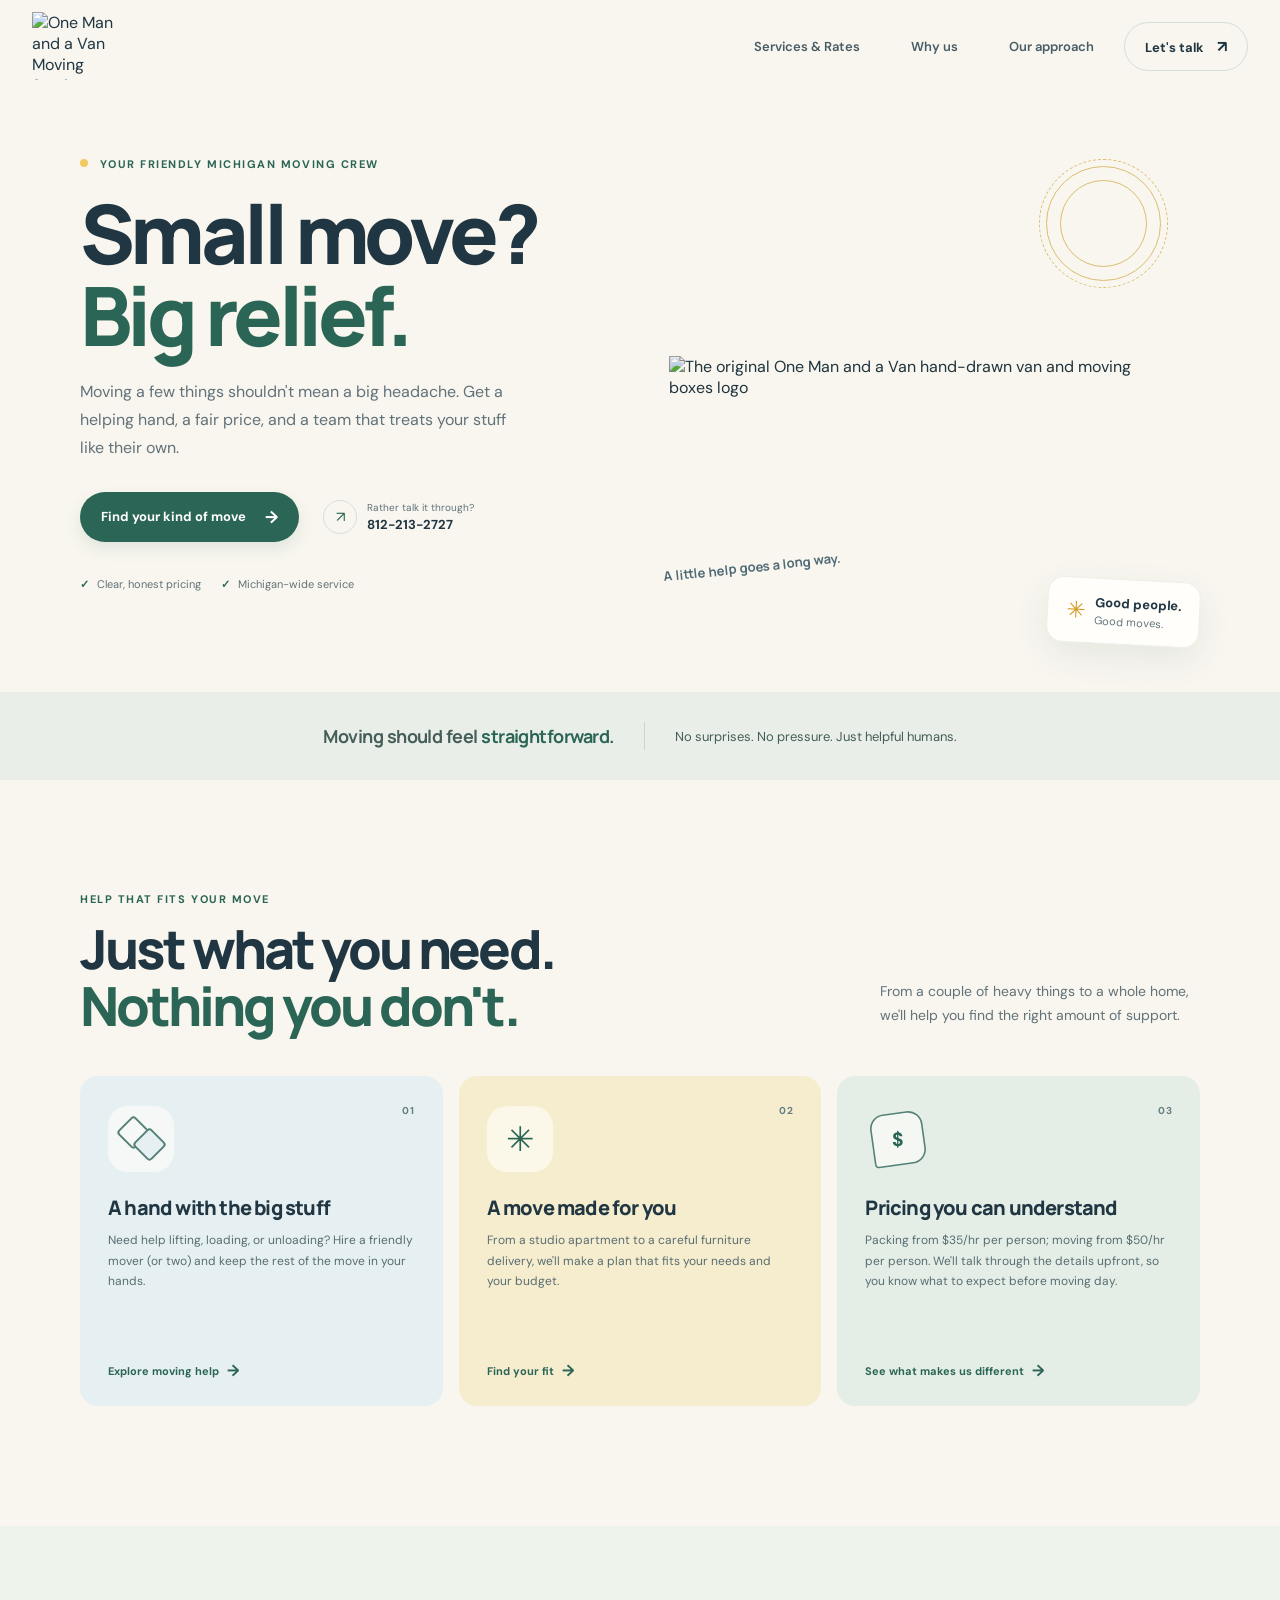
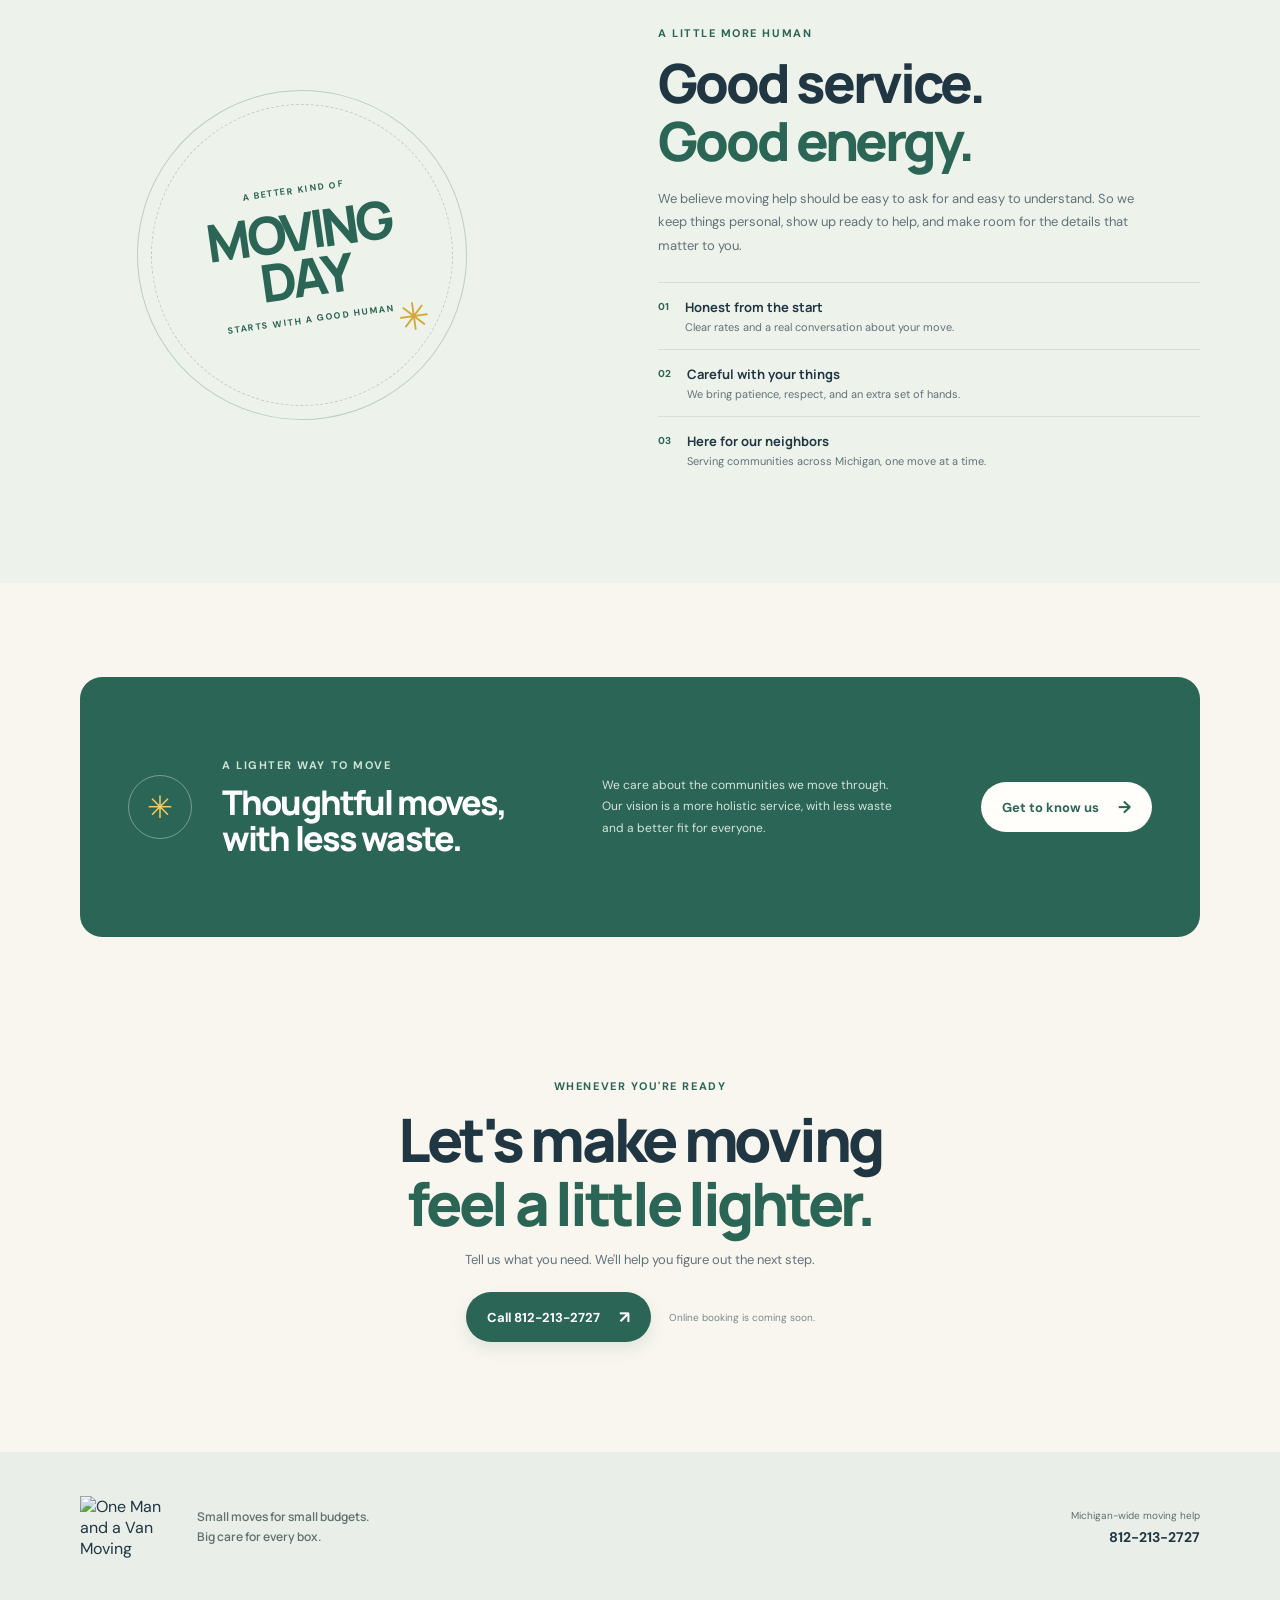
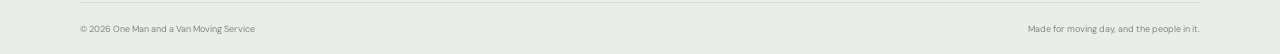
==== index.html @ bda92f16 "Add services page and improve hero spacing Add the original service rates and details to a dedicated" ====
<!doctype html>
<html lang="en">
  <head>
    <meta charset="utf-8">
    <meta name="viewport" content="width=device-width, initial-scale=1">
    <meta name="theme-color" content="#f8f6ef">
    <meta name="description" content="Friendly, wallet-friendly moving help for small moves across Michigan.">
    <title>One Man and a Van | Small moves, made easier</title>
    <link rel="preconnect" href="https://assets.nicepagecdn.com">
    <link rel="stylesheet" href="styles.css">
  </head>
  <body>
    <header class="site-header">
      <a class="brand" href="#home" aria-label="One Man and a Van home">
        <img src="https://assets.nicepagecdn.com/6b7135ac/6633227/images/Screenshot_20260328_005034_KeepNotes-1.png" alt="One Man and a Van Moving Service hand-drawn logo">
      </a>
      <nav class="main-nav" aria-label="Main navigation">
        <a href="services.html">Services &amp; Rates</a>
        <a href="#why-us">Why us</a>
        <a href="#our-approach">Our approach</a>
      </nav>
      <a class="header-cta" href="#get-started">Let's talk <span aria-hidden="true">↗</span></a>
    </header>

    <main>
      <section class="hero page-wrap" id="home">
        <div class="hero-copy">
          <p class="eyebrow"><span class="eyebrow-dot"></span> Your friendly Michigan moving crew</p>
          <h1>Small move?<br><span>Big relief.</span></h1>
          <p class="hero-description">Moving a few things shouldn't mean a big headache. Get a helping hand, a fair price, and a team that treats your stuff like their own.</p>
          <div class="hero-actions">
            <a class="button button-primary" href="#get-started">Find your kind of move <span aria-hidden="true">→</span></a>
            <a class="phone-link" href="tel:+18122132727"><span class="phone-icon" aria-hidden="true">↗</span><span><small>Rather talk it through?</small><strong>812-213-2727</strong></span></a>
          </div>
          <div class="hero-notes">
            <span><span aria-hidden="true">✓</span> Clear, honest pricing</span>
            <span><span aria-hidden="true">✓</span> Michigan-wide service</span>
          </div>
        </div>
        <div class="hero-art">
          <div class="sunburst" aria-hidden="true"></div>
          <img class="hero-logo" src="https://assets.nicepagecdn.com/6b7135ac/6633227/images/Screenshot_20260328_005034_KeepNotes-1.png" alt="The original One Man and a Van hand-drawn van and moving boxes logo">
          <div class="floating-note"><span class="note-icon" aria-hidden="true">✳</span><span><strong>Good people.</strong><br>Good moves.</span></div>
          <p class="art-caption">A little help goes a long way.</p>
        </div>
      </section>

      <section class="trust-strip" aria-label="Our promise">
        <div class="page-wrap trust-inner">
          <p>Moving should feel <em>straightforward.</em></p>
          <span class="trust-divider" aria-hidden="true"></span>
          <p>No surprises. No pressure. Just helpful humans.</p>
        </div>
      </section>

      <section class="services-section page-wrap" id="services">
        <div class="section-heading">
          <div>
            <p class="eyebrow">Help that fits your move</p>
            <h2>Just what you need.<br><span>Nothing you don't.</span></h2>
          </div>
          <p>From a couple of heavy things to a whole home, we'll help you find the right amount of support.</p>
        </div>
        <div class="service-grid">
          <article class="service-card card-blue">
            <span class="card-number">01</span>
            <div class="service-icon icon-boxes" aria-hidden="true"><span></span><span></span></div>
            <h3>A hand with the big stuff</h3>
            <p>Need help lifting, loading, or unloading? Hire a friendly mover (or two) and keep the rest of the move in your hands.</p>
            <a href="services.html#moving-help" class="text-link">Explore moving help <span aria-hidden="true">→</span></a>
          </article>
          <article class="service-card card-yellow">
            <span class="card-number">02</span>
            <div class="service-icon icon-spark" aria-hidden="true">✳</div>
            <h3>A move made for you</h3>
            <p>From a studio apartment to a careful furniture delivery, we'll make a plan that fits your needs and your budget.</p>
            <a href="services.html#packing-help" class="text-link">Find your fit <span aria-hidden="true">→</span></a>
          </article>
          <article class="service-card card-green">
            <span class="card-number">03</span>
            <div class="service-icon icon-tag" aria-hidden="true"><span>$</span></div>
            <h3>Pricing you can understand</h3>
            <p>Packing from $35/hr per person; moving from $50/hr per person. We'll talk through the details upfront, so you know what to expect before moving day.</p>
            <a href="services.html#rates" class="text-link">See what makes us different <span aria-hidden="true">→</span></a>
          </article>
        </div>
      </section>

      <section class="why-section" id="why-us">
        <div class="page-wrap why-layout">
          <div class="why-stamp" aria-label="A better kind of moving day">
            <span class="stamp-top">A BETTER KIND OF</span>
            <span class="stamp-main">MOVING<br>DAY</span>
            <span class="stamp-bottom">STARTS WITH A GOOD HUMAN</span>
            <span class="stamp-star" aria-hidden="true">✳</span>
          </div>
          <div class="why-copy">
            <p class="eyebrow">A little more human</p>
            <h2>Good service.<br><span>Good energy.</span></h2>
            <p>We believe moving help should be easy to ask for and easy to understand. So we keep things personal, show up ready to help, and make room for the details that matter to you.</p>
            <ul class="promise-list">
              <li><span>01</span><div><strong>Honest from the start</strong><small>Clear rates and a real conversation about your move.</small></div></li>
              <li><span>02</span><div><strong>Careful with your things</strong><small>We bring patience, respect, and an extra set of hands.</small></div></li>
              <li><span>03</span><div><strong>Here for our neighbors</strong><small>Serving communities across Michigan, one move at a time.</small></div></li>
            </ul>
          </div>
        </div>
      </section>

      <section class="approach-section page-wrap" id="our-approach">
        <div class="approach-card">
          <div class="approach-mark" aria-hidden="true">✳</div>
          <div>
            <p class="eyebrow">A lighter way to move</p>
            <h2>Thoughtful moves,<br>with less waste.</h2>
          </div>
          <p>We care about the communities we move through. Our vision is a more holistic service, with less waste and a better fit for everyone.</p>
          <a class="button button-light" href="#get-started">Get to know us <span aria-hidden="true">→</span></a>
        </div>
      </section>

      <section class="closing-section page-wrap" id="get-started">
        <p class="eyebrow">Whenever you're ready</p>
        <h2>Let's make moving<br><span>feel a little lighter.</span></h2>
        <p>Tell us what you need. We'll help you figure out the next step.</p>
        <div class="closing-actions">
          <a class="button button-primary" href="tel:+18122132727">Call 812-213-2727 <span aria-hidden="true">↗</span></a>
          <span class="preview-note">Online booking is coming soon.</span>
        </div>
      </section>
    </main>

    <footer class="site-footer">
      <div class="page-wrap footer-main">
        <a class="brand footer-brand" href="#home" aria-label="One Man and a Van home">
          <img src="https://assets.nicepagecdn.com/6b7135ac/6633227/images/Screenshot_20260328_005034_KeepNotes-1.png" alt="One Man and a Van Moving Service hand-drawn logo">
        </a>
        <p>Small moves for small budgets.<br>Big care for every box.</p>
        <div class="footer-contact"><span>Michigan-wide moving help</span><a href="tel:+18122132727">812-213-2727</a></div>
      </div>
      <div class="page-wrap footer-bottom"><span>© 2026 One Man and a Van Moving Service</span><span>Made for moving day, and the people in it.</span></div>
    </footer>
  </body>
</html>
---- styles.css ----
@import url('https://fonts.googleapis.com/css2?family=DM+Sans:wght@400;500;600;700&family=Manrope:wght@400;500;600;700;800&display=swap');

:root {
  color-scheme: light;
  --ink: #203642;
  --muted: #62727a;
  --cream: #f8f6ef;
  --white: #fffefa;
  --blue-strong: #b6d5e0;
  --green: #2b6555;
  --yellow: #f2c95e;
  --line: #e4e6df;
  --display: "Manrope", "Avenir Next", Avenir, sans-serif;
  --body: "DM Sans", "Avenir Next", Avenir, sans-serif;
}

* { box-sizing: border-box; }

html { scroll-behavior: smooth; }

body {
  margin: 0;
  background: var(--cream);
  color: var(--ink);
  font-family: var(--body);
  -webkit-font-smoothing: antialiased;
}

a { color: inherit; text-decoration: none; }

.page-wrap { width: min(1120px, calc(100% - 64px)); margin-inline: auto; }

.site-header {
  width: min(1240px, calc(100% - 64px));
  min-height: 92px;
  margin: 0 auto;
  display: flex;
  align-items: center;
  justify-content: space-between;
  gap: 30px;
}

.brand { display: flex; width: 90px; height: 68px; align-items: center; flex: 0 0 auto; }
.brand img { display: block; width: 100%; height: 100%; object-fit: contain; }
.main-nav { display: flex; align-items: center; gap: clamp(24px, 4vw, 52px); margin-left: auto; }
.main-nav a { color: #485c66; font-size: 13px; font-weight: 600; transition: color .2s ease; }
.main-nav a:hover, .footer-contact a:hover { color: var(--green); }
.header-cta { padding: 13px 20px; border: 1px solid #d5ddd9; border-radius: 999px; font-size: 13px; font-weight: 700; white-space: nowrap; transition: background .2s ease, color .2s ease; }
.header-cta span { padding-left: 10px; font-size: 16px; }
.header-cta:hover { color: white; background: var(--green); border-color: var(--green); }

.hero { min-height: 600px; display: grid; grid-template-columns: 1fr 1.05fr; align-items: center; gap: 40px; padding-top: 40px; padding-bottom: 70px; }
.hero-copy { position: relative; z-index: 1; padding: 12px 0 18px; }
.eyebrow { margin: 0 0 22px; color: var(--green); font-size: 11px; font-weight: 700; letter-spacing: .14em; text-transform: uppercase; }
.eyebrow-dot { display: inline-block; width: 8px; height: 8px; margin-right: 7px; background: var(--yellow); border-radius: 50%; vertical-align: 1px; }
h1, h2, h3, p { margin-top: 0; }
h1, h2 { font-family: var(--display); letter-spacing: -.055em; }
h1 { margin-bottom: 22px; font-size: clamp(54px, 6.4vw, 82px); font-weight: 800; line-height: .99; }
h1 span, h2 span { color: var(--green); }
.hero-description { max-width: 430px; margin-bottom: 30px; color: var(--muted); font-size: 16px; line-height: 1.75; }
.hero-actions { display: flex; flex-wrap: wrap; align-items: center; gap: 24px; }
.button { min-height: 50px; display: inline-flex; align-items: center; justify-content: center; gap: 19px; padding: 0 21px; border-radius: 999px; font-size: 13px; font-weight: 700; transition: transform .2s ease, background .2s ease; }
.button:hover { transform: translateY(-2px); }
.button-primary { background: var(--green); color: white; box-shadow: 0 7px 16px #2b65551c; }
.button-primary:hover { background: #1e5143; }
.button span { font-size: 17px; }
.phone-link { display: flex; align-items: center; gap: 10px; }
.phone-icon { width: 34px; height: 34px; display: grid; place-items: center; border: 1px solid #d7dfd9; border-radius: 50%; color: var(--green); font-size: 15px; }
.phone-link small, .phone-link strong { display: block; }
.phone-link small { margin-bottom: 2px; color: var(--muted); font-size: 10px; }
.phone-link strong { font-size: 13px; }
.hero-notes { display: flex; flex-wrap: wrap; gap: 20px; margin-top: 35px; color: var(--muted); font-size: 11px; }
.hero-notes span span { padding-right: 5px; color: var(--green); font-weight: 700; }

.hero-art { min-height: 470px; position: relative; display: grid; place-items: center; }
.sunburst { position: absolute; width: 115px; height: 115px; top: 5%; right: 7%; border: 1px solid #d4ae4f; border-radius: 50%; opacity: .8; }
.sunburst::before, .sunburst::after { content: ""; position: absolute; inset: 13px; border: 1px solid #d4ae4f; border-radius: 50%; }
.sunburst::after { inset: -8px; border-style: dashed; }
.hero-logo { position: relative; z-index: 1; width: 92%; max-width: 590px; height: auto; mix-blend-mode: multiply; }
.floating-note { position: absolute; z-index: 2; right: 0; bottom: -7%; display: flex; align-items: center; gap: 10px; padding: 14px 18px; border: 1px solid #edf0e9; border-radius: 16px; background: var(--white); box-shadow: 0 12px 35px #27435215; color: var(--muted); font-size: 11px; line-height: 1.5; transform: rotate(3deg); }
.floating-note strong { color: var(--ink); font-size: 13px; }
.note-icon { color: #d29d27; font-size: 23px; }
.art-caption { position: absolute; left: 3%; bottom: 5%; color: #506b76; font-family: var(--display); font-size: 13px; font-weight: 700; transform: rotate(-6deg); }

.trust-strip { background: #e9eee8; }
.trust-inner { min-height: 88px; display: flex; align-items: center; justify-content: center; gap: 30px; }
.trust-inner p { margin: 0; color: #465e59; font-size: 13px; }
.trust-inner p:first-child { font-family: var(--display); font-size: 18px; font-weight: 700; letter-spacing: -.03em; }
.trust-inner em { color: var(--green); font-style: normal; }
.trust-divider { width: 1px; height: 28px; background: #c9d5cb; }

.services-section { padding-top: 112px; padding-bottom: 120px; }
.section-heading { display: flex; align-items: end; justify-content: space-between; gap: 40px; margin-bottom: 42px; }
.section-heading .eyebrow { margin-bottom: 14px; }
.section-heading h2, .why-copy h2, .approach-card h2, .closing-section h2 { margin-bottom: 0; font-size: clamp(37px, 4.5vw, 54px); font-weight: 800; line-height: 1.06; }
.section-heading > p { max-width: 320px; margin-bottom: 7px; color: var(--muted); font-size: 14px; line-height: 1.7; }
.service-grid { display: grid; grid-template-columns: repeat(3, 1fr); gap: 16px; }
.service-card { min-height: 330px; position: relative; display: flex; flex-direction: column; align-items: flex-start; padding: 27px 28px 25px; border-radius: 18px; overflow: hidden; }
.card-blue { background: #e6f0f3; }
.card-yellow { background: #f6edce; }
.card-green { background: #e4eee6; }
.card-number { position: absolute; top: 28px; right: 27px; color: #647d83; font-size: 10px; font-weight: 700; letter-spacing: .12em; }
.service-icon { height: 66px; width: 66px; display: grid; place-items: center; margin: 3px 0 23px; border-radius: 20px; background: #fffefa9e; color: var(--green); }
.icon-boxes { position: relative; display: block; }
.icon-boxes span { position: absolute; width: 25px; height: 25px; border: 2px solid #548276; border-radius: 4px; transform: rotate(45deg); }
.icon-boxes span:first-child { top: 14px; left: 13px; }
.icon-boxes span:last-child { top: 26px; left: 29px; background: #e6f0f3; }
.icon-spark { font-size: 34px; }
.icon-tag { border: 2px solid #548276; border-radius: 18px 18px 18px 5px; transform: rotate(-8deg) scale(.8); font-size: 24px; font-weight: 700; }
.icon-tag span { transform: rotate(8deg); }
.service-card h3 { max-width: 260px; margin-bottom: 10px; font-family: var(--display); font-size: 20px; font-weight: 800; letter-spacing: -.04em; line-height: 1.25; }
.service-card p { margin-bottom: 22px; color: #586d72; font-size: 12px; line-height: 1.7; }
.text-link { display: inline-flex; align-items: center; gap: 8px; margin-top: auto; color: var(--green); font-size: 11px; font-weight: 700; }
.text-link span { font-size: 16px; transition: transform .2s ease; }
.text-link:hover span { transform: translateX(4px); }

.why-section { padding: 100px 0; background: #edf2eb; }
.why-layout { display: grid; grid-template-columns: .9fr 1.1fr; align-items: center; gap: 12%; }
.why-stamp { width: min(330px, 100%); aspect-ratio: 1; position: relative; display: flex; flex-direction: column; align-items: center; justify-content: center; justify-self: center; border: 1px solid #bdcfc5; border-radius: 50%; color: var(--green); text-align: center; transform: rotate(-8deg); }
.why-stamp::before { content: ""; position: absolute; inset: 13px; border: 1px dashed #bdcfc5; border-radius: 50%; }
.stamp-top, .stamp-bottom { font-size: 9px; font-weight: 700; letter-spacing: .17em; }
.stamp-main { margin: 12px 0; font-family: var(--display); font-size: 52px; font-weight: 800; letter-spacing: -.07em; line-height: .9; }
.stamp-star { position: absolute; right: 14%; bottom: 19%; color: #d4a833; font-size: 38px; }
.why-copy .eyebrow { margin-bottom: 14px; }
.why-copy h2 { margin-bottom: 18px; }
.why-copy > p:not(.eyebrow) { max-width: 490px; margin-bottom: 25px; color: var(--muted); font-size: 13px; line-height: 1.8; }
.promise-list { margin: 0; padding: 0; list-style: none; }
.promise-list li { display: flex; gap: 16px; padding: 15px 0; border-top: 1px solid #d6e0d8; }
.promise-list li > span { padding-top: 2px; color: var(--green); font-size: 10px; font-weight: 700; }
.promise-list strong, .promise-list small { display: block; }
.promise-list strong { margin-bottom: 4px; font-family: var(--display); font-size: 13px; }
.promise-list small { color: var(--muted); font-size: 11px; }

.approach-section { padding-top: 94px; padding-bottom: 94px; }
.approach-card { min-height: 260px; display: grid; grid-template-columns: auto 1fr 1fr auto; align-items: center; gap: 30px; padding: 44px 48px; border-radius: 22px; background: var(--green); color: white; }
.approach-mark { width: 64px; height: 64px; display: grid; place-items: center; border: 1px solid #ffffff5c; border-radius: 50%; color: var(--yellow); font-size: 31px; }
.approach-card .eyebrow { margin-bottom: 12px; color: #cee3d7; }
.approach-card h2 { font-size: 34px; }
.approach-card > p { max-width: 300px; margin: 0; color: #d6e5dc; font-size: 12px; line-height: 1.8; }
.button-light { background: #fffefa; color: var(--green); white-space: nowrap; }
.button-light:hover { background: #f6edce; }

.closing-section { padding: 48px 0 110px; text-align: center; }
.closing-section .eyebrow { margin-bottom: 15px; }
.closing-section h2 { font-size: clamp(43px, 5vw, 60px); }
.closing-section > p:not(.eyebrow) { margin: 16px 0 24px; color: var(--muted); font-size: 13px; }
.closing-actions { display: flex; align-items: center; justify-content: center; gap: 18px; }
.preview-note { color: #7a898c; font-size: 10px; }

.site-footer { background: #e9eee8; }
.footer-main { min-height: 150px; display: flex; align-items: center; justify-content: space-between; gap: 35px; }
.footer-brand { width: 82px; height: 62px; }
.footer-main > p { margin: 0 auto 0 0; color: #60716f; font-family: var(--display); font-size: 12px; font-weight: 600; line-height: 1.7; }
.footer-contact { display: flex; flex-direction: column; gap: 6px; align-items: flex-end; color: #60716f; font-size: 10px; }
.footer-contact a { color: var(--ink); font-size: 14px; font-weight: 700; }
.footer-bottom { min-height: 52px; display: flex; align-items: center; justify-content: space-between; gap: 20px; border-top: 1px solid #d6ded7; color: #7b8985; font-size: 9px; }

.service-page-header { border-bottom: 1px solid #e8e8df; }
.main-nav a[aria-current="page"] { color: var(--green); }
.services-hero { min-height: 420px; display: grid; grid-template-columns: 1fr 340px; align-items: center; gap: 70px; padding-top: 72px; padding-bottom: 75px; }
.services-hero .eyebrow { margin-bottom: 17px; }
.services-hero h1 { max-width: 720px; margin-bottom: 20px; font-size: clamp(48px, 6vw, 72px); }
.services-hero-copy > p:not(.eyebrow) { max-width: 600px; margin-bottom: 26px; color: var(--muted); font-size: 14px; line-height: 1.8; }
.services-hero-actions { display: flex; flex-wrap: wrap; align-items: center; gap: 20px; }
.service-note { min-height: 255px; position: relative; display: flex; flex-direction: column; justify-content: center; padding: 34px; overflow: hidden; border-radius: 22px; background: #e6f0f3; }
.service-note::after { content: "✳"; position: absolute; top: -25px; right: -9px; color: #c8dfe4; font-size: 142px; line-height: 1; }
.service-note > * { position: relative; z-index: 1; }
.service-note .note-kicker { margin-bottom: 17px; color: var(--green); font-size: 9px; font-weight: 700; letter-spacing: .16em; text-transform: uppercase; }
.service-note strong { margin-bottom: 9px; font-family: var(--display); font-size: 54px; letter-spacing: -.07em; line-height: .95; }
.service-note > span:last-child { color: #5b7275; font-size: 12px; }
.service-stats { background: #e9eee8; }
.service-stats-inner { min-height: 88px; display: grid; grid-template-columns: repeat(3, 1fr); align-items: center; }
.service-stats-inner > div { display: flex; align-items: baseline; justify-content: center; gap: 10px; padding: 10px 20px; }
.service-stats-inner > div + div { border-left: 1px solid #c9d5cb; }
.service-stats strong { color: var(--green); font-family: var(--display); font-size: 24px; letter-spacing: -.06em; }
.service-stats span { color: #536b66; font-size: 11px; }
.rates-section { padding-top: 105px; padding-bottom: 105px; }
.rates-section .section-heading { align-items: end; }
.rates-grid { display: grid; grid-template-columns: repeat(2, 1fr); gap: 18px; }
.rate-card { min-height: 270px; display: flex; flex-direction: column; align-items: flex-start; padding: 30px 32px; border-radius: 18px; }
.rate-card .rate-label { margin-bottom: 20px; color: var(--green); font-size: 10px; font-weight: 700; letter-spacing: .12em; text-transform: uppercase; }
.rate-price { display: flex; align-items: baseline; gap: 8px; margin-bottom: 12px; }
.rate-price strong { font-family: var(--display); font-size: 52px; font-weight: 800; letter-spacing: -.08em; line-height: 1; }
.rate-price span { color: #617378; font-size: 12px; }
.rate-card h3 { margin-bottom: 10px; font-family: var(--display); font-size: 19px; letter-spacing: -.04em; }
.rate-card p { max-width: 460px; margin: 0; color: #586d72; font-size: 12px; line-height: 1.75; }
.rates-note { display: flex; gap: 12px; align-items: flex-start; margin: 22px 0 0; padding: 16px 19px; border: 1px solid #e2e5dc; border-radius: 12px; color: var(--muted); font-size: 11px; line-height: 1.65; }
.rates-note strong { color: var(--green); white-space: nowrap; }
.details-section { padding: 100px 0; background: #edf2eb; }
.details-section .section-heading { margin-bottom: 34px; }
.details-grid { display: grid; grid-template-columns: repeat(3, 1fr); gap: 14px; }
.detail-card { min-height: 230px; padding: 24px 24px 22px; border: 1px solid #dce5dc; border-radius: 16px; background: #f9faf5; }
.detail-icon { width: 42px; height: 42px; display: grid; place-items: center; margin-bottom: 22px; border-radius: 14px; background: #e6f0e8; color: var(--green); font-size: 20px; }
.detail-card:nth-child(3n + 2) .detail-icon { background: #f6edce; color: #8d6a11; }
.detail-card:nth-child(3n + 3) .detail-icon { background: #e6f0f3; }
.detail-card h3 { margin-bottom: 9px; font-family: var(--display); font-size: 16px; font-weight: 800; letter-spacing: -.035em; }
.detail-card p { margin: 0; color: var(--muted); font-size: 11px; line-height: 1.75; }
.included-section { padding-top: 100px; padding-bottom: 100px; }
.included-layout { display: grid; grid-template-columns: .8fr 1.2fr; gap: 85px; align-items: start; }
.included-copy .eyebrow { margin-bottom: 14px; }
.included-copy h2 { margin-bottom: 16px; font-size: clamp(36px, 4vw, 48px); line-height: 1.05; }
.included-copy > p:last-child { max-width: 390px; margin: 0; color: var(--muted); font-size: 12px; line-height: 1.8; }
.included-list { display: grid; grid-template-columns: 1fr 1fr; gap: 0 25px; margin: 0; padding: 0; list-style: none; }
.included-list li { position: relative; padding: 15px 0 15px 25px; border-bottom: 1px solid var(--line); color: #435a61; font-size: 11px; line-height: 1.6; }
.included-list li::before { content: "✓"; position: absolute; top: 14px; left: 0; color: var(--green); font-weight: 700; }
.faq-section { padding-top: 100px; padding-bottom: 110px; background: #f1eee4; }
.faq-section .section-heading { margin-bottom: 30px; }
.faq-list { max-width: 850px; margin: 0 auto; border-top: 1px solid #d9ddd5; }
.faq-list details { border-bottom: 1px solid #d9ddd5; }
.faq-list summary { position: relative; padding: 20px 38px 20px 2px; cursor: pointer; font-family: var(--display); font-size: 14px; font-weight: 700; list-style: none; }
.faq-list summary::-webkit-details-marker { display: none; }
.faq-list summary::after { content: "+"; position: absolute; top: 17px; right: 5px; color: var(--green); font-family: var(--body); font-size: 22px; font-weight: 400; }
.faq-list details[open] summary::after { content: "−"; }
.faq-answer { max-width: 740px; padding: 0 40px 20px 2px; color: var(--muted); font-size: 12px; line-height: 1.8; }
.faq-answer p { margin: 0 0 10px; }
.faq-answer ul { margin: 0; padding-left: 19px; }
.faq-answer li + li { margin-top: 5px; }
.service-closing { padding-top: 85px; padding-bottom: 95px; }
.service-closing .eyebrow { margin-bottom: 15px; }
.service-closing h2 { font-size: clamp(40px, 5vw, 56px); }

@media (max-width: 850px) {
  .page-wrap, .site-header { width: min(100% - 40px, 680px); }
  .site-header { min-height: 80px; gap: 16px; }
  .brand { width: 72px; height: 56px; }
  .main-nav { gap: 18px; }
  .main-nav a { font-size: 11px; }
  .header-cta { padding: 11px 15px; font-size: 11px; }
  .hero { min-height: 540px; gap: 15px; padding-top: 30px; }
  .hero-description { font-size: 14px; }
  .hero-art { min-height: 390px; }
  .floating-note { right: 0; bottom: -3%; }
  .service-card { padding: 23px 20px; }
  .approach-card { grid-template-columns: auto 1fr 1fr; padding: 35px; }
  .approach-card .button { grid-column: 2 / 4; justify-self: start; }
  .services-hero { grid-template-columns: 1fr 270px; gap: 30px; }
  .service-note { min-height: 225px; padding: 25px; }
  .service-stats-inner > div { gap: 7px; padding-inline: 8px; }
  .service-stats strong { font-size: 21px; }
  .service-stats span { font-size: 10px; }
  .included-layout { gap: 45px; }
}

@media (max-width: 620px) {
  .page-wrap, .site-header { width: calc(100% - 36px); }
  .site-header { min-height: 74px; gap: 9px; }
  .brand { width: 58px; height: 48px; }
  .main-nav { gap: 12px; }
  .main-nav a { font-size: 10px; }
  .main-nav a:last-child { display: none; }
  .header-cta { padding: 10px 12px; font-size: 10px; }
  .header-cta span { padding-left: 5px; }
  .hero { display: flex; flex-direction: column; align-items: stretch; gap: 0; padding-top: 45px; padding-bottom: 40px; }
  .hero-copy { padding: 0; }
  .eyebrow { font-size: 9px; }
  h1 { font-size: clamp(54px, 15vw, 75px); }
  .hero-description { max-width: 460px; font-size: 14px; }
  .hero-actions { gap: 17px; }
  .button { min-height: 46px; padding-inline: 17px; font-size: 11px; }
  .phone-link { gap: 7px; }
  .phone-icon { width: 30px; height: 30px; }
  .hero-notes { gap: 12px; margin-top: 24px; font-size: 9px; }
  .hero-art { min-height: 320px; margin: 8px -12px 0; }
  .hero-logo { width: 84%; transform: translateY(-35px); }
  .sunburst { width: 78px; height: 78px; top: 1%; right: 7%; }
  .floating-note { right: 0; bottom: -5%; padding: 10px 13px; font-size: 9px; }
  .floating-note strong { font-size: 11px; }
  .art-caption { bottom: 2%; font-size: 10px; }
  .trust-inner { min-height: 78px; gap: 12px; }
  .trust-inner p { font-size: 10px; }
  .trust-inner p:first-child { max-width: 155px; font-size: 14px; }
  .trust-divider { height: 25px; }
  .services-section { padding-top: 75px; padding-bottom: 76px; }
  .section-heading { display: block; margin-bottom: 26px; }
  .section-heading h2, .why-copy h2 { font-size: 40px; }
  .section-heading > p { max-width: 400px; margin-top: 16px; font-size: 12px; }
  .service-grid { grid-template-columns: 1fr; gap: 12px; }
  .service-card { min-height: 275px; padding: 24px 25px; }
  .service-card p { max-width: 420px; }
  .why-section { padding: 70px 0; }
  .why-layout { grid-template-columns: 1fr; gap: 54px; }
  .why-stamp { width: min(275px, 85%); }
  .stamp-main { font-size: 45px; }
  .why-copy > p:not(.eyebrow) { font-size: 12px; }
  .approach-section { padding-top: 64px; padding-bottom: 60px; }
  .approach-card { grid-template-columns: auto 1fr; gap: 20px; padding: 28px 23px; }
  .approach-mark { width: 48px; height: 48px; font-size: 24px; }
  .approach-card h2 { font-size: 27px; }
  .approach-card > p { grid-column: 1 / 3; }
  .approach-card .button { grid-column: 1 / 3; }
  .closing-section { padding: 20px 0 78px; }
  .closing-section h2 { font-size: 43px; }
  .closing-section > p:not(.eyebrow) { font-size: 12px; }
  .closing-actions { flex-direction: column; gap: 12px; }
  .footer-main { min-height: 140px; gap: 16px; }
  .footer-brand { width: 62px; height: 50px; }
  .footer-main > p { font-size: 10px; }
  .footer-contact { font-size: 8px; }
  .footer-contact a { font-size: 12px; }
  .footer-bottom { min-height: 58px; align-items: flex-start; flex-direction: column; justify-content: center; gap: 5px; font-size: 8px; }
  .services-hero { min-height: 0; grid-template-columns: 1fr; gap: 30px; padding-top: 54px; padding-bottom: 45px; }
  .services-hero h1 { font-size: clamp(48px, 13vw, 64px); }
  .services-hero-copy > p:not(.eyebrow) { font-size: 12px; }
  .service-note { min-height: 175px; padding: 25px; }
  .service-note strong { font-size: 44px; }
  .service-stats-inner { min-height: 84px; }
  .service-stats-inner > div { flex-direction: column; align-items: center; gap: 2px; padding-inline: 4px; text-align: center; }
  .service-stats strong { font-size: 20px; }
  .service-stats span { font-size: 8px; }
  .rates-section, .included-section { padding-top: 72px; padding-bottom: 72px; }
  .rates-grid { grid-template-columns: 1fr; gap: 12px; }
  .rate-card { min-height: 240px; padding: 25px; }
  .rate-price strong { font-size: 46px; }
  .rates-note { display: block; font-size: 10px; }
  .rates-note strong { display: block; margin-bottom: 4px; }
  .details-section, .faq-section { padding: 72px 0; }
  .details-grid { grid-template-columns: 1fr; gap: 10px; }
  .detail-card { min-height: 0; padding: 21px; }
  .detail-icon { margin-bottom: 15px; }
  .included-layout { grid-template-columns: 1fr; gap: 30px; }
  .included-list { grid-template-columns: 1fr; }
  .faq-list summary { font-size: 12px; }
  .faq-answer { font-size: 11px; }
  .service-closing { padding-top: 65px; padding-bottom: 75px; }
}

@media (prefers-reduced-motion: reduce) {
  html { scroll-behavior: auto; }
  *, *::before, *::after { transition-duration: .01ms !important; }
}
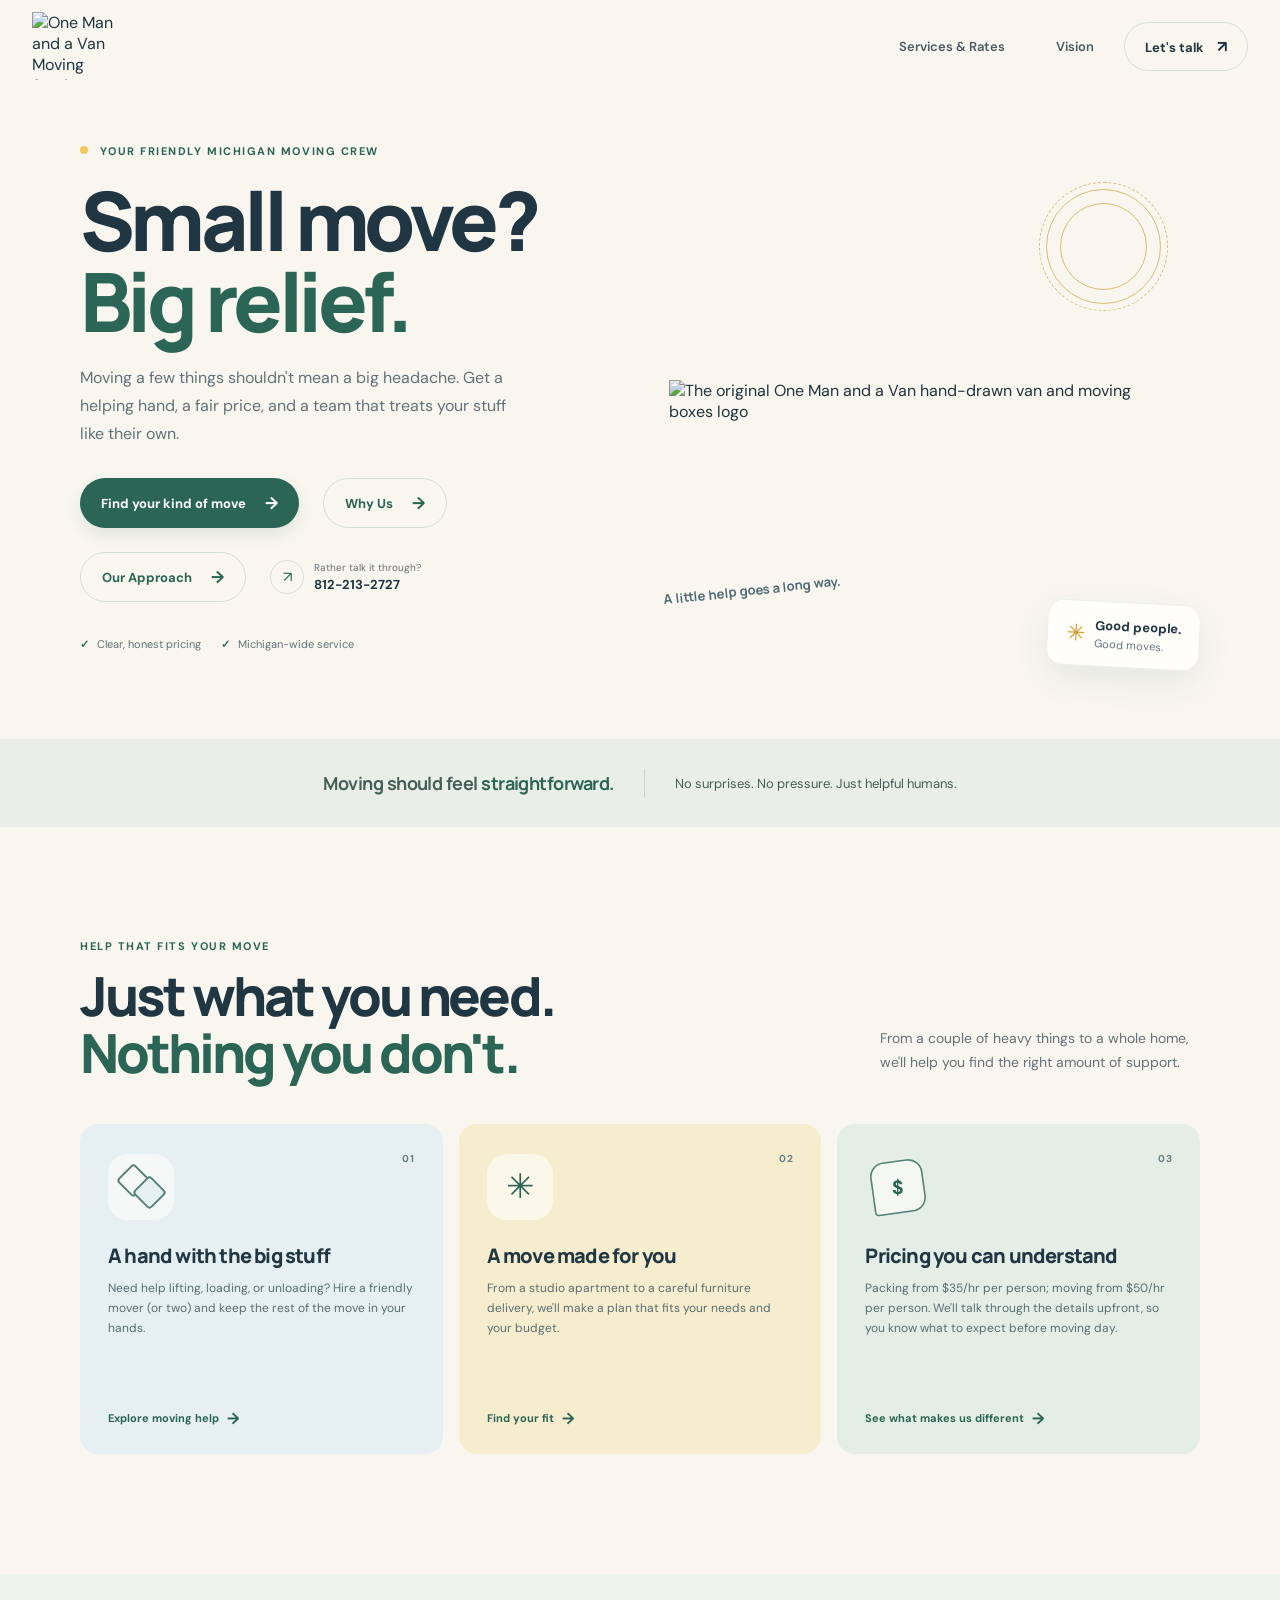
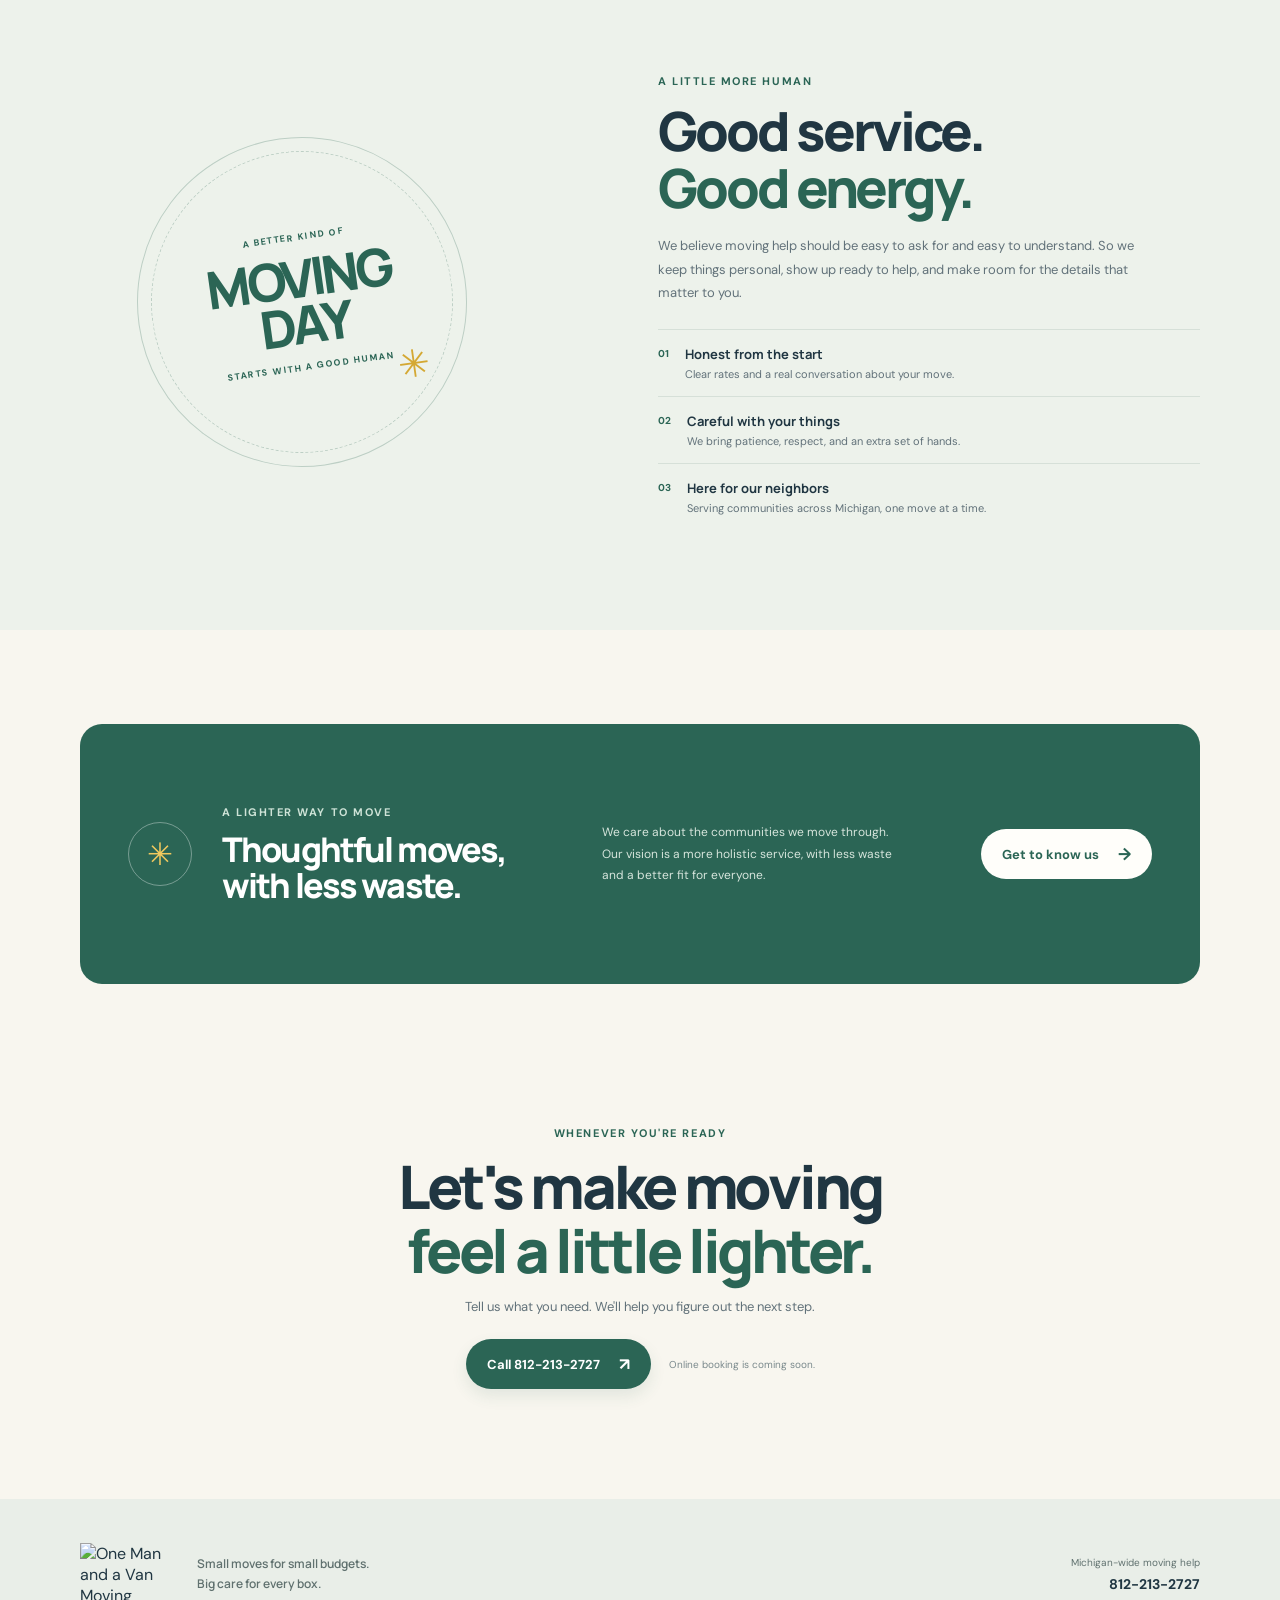
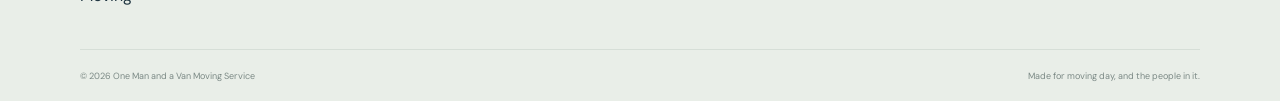
==== commit 115eea5c: "Add vision page and refine navigation Move homepage-section links into hero buttons and make the new" ====
--- a/index.html
+++ b/index.html
@@ -16,8 +16,7 @@
       </a>
       <nav class="main-nav" aria-label="Main navigation">
         <a href="services.html">Services &amp; Rates</a>
-        <a href="#why-us">Why us</a>
-        <a href="#our-approach">Our approach</a>
+        <a href="vision.html">Vision</a>
       </nav>
       <a class="header-cta" href="#get-started">Let's talk <span aria-hidden="true">↗</span></a>
     </header>
@@ -30,6 +29,8 @@
           <p class="hero-description">Moving a few things shouldn't mean a big headache. Get a helping hand, a fair price, and a team that treats your stuff like their own.</p>
           <div class="hero-actions">
             <a class="button button-primary" href="#get-started">Find your kind of move <span aria-hidden="true">→</span></a>
+            <a class="button button-secondary" href="#why-us">Why Us <span aria-hidden="true">→</span></a>
+            <a class="button button-secondary" href="#our-approach">Our Approach <span aria-hidden="true">→</span></a>
             <a class="phone-link" href="tel:+18122132727"><span class="phone-icon" aria-hidden="true">↗</span><span><small>Rather talk it through?</small><strong>812-213-2727</strong></span></a>
           </div>
           <div class="hero-notes">
@@ -115,7 +116,7 @@
             <h2>Thoughtful moves,<br>with less waste.</h2>
           </div>
           <p>We care about the communities we move through. Our vision is a more holistic service, with less waste and a better fit for everyone.</p>
-          <a class="button button-light" href="#get-started">Get to know us <span aria-hidden="true">→</span></a>
+          <a class="button button-light" href="vision.html">Get to know us <span aria-hidden="true">→</span></a>
         </div>
       </section>
 
--- a/styles.css
+++ b/styles.css
@@ -63,6 +63,8 @@
 .button:hover { transform: translateY(-2px); }
 .button-primary { background: var(--green); color: white; box-shadow: 0 7px 16px #2b65551c; }
 .button-primary:hover { background: #1e5143; }
+.button-secondary { border: 1px solid #d5ddd9; background: transparent; color: var(--green); }
+.button-secondary:hover { background: #e9eee8; }
 .button span { font-size: 17px; }
 .phone-link { display: flex; align-items: center; gap: 10px; }
 .phone-icon { width: 34px; height: 34px; display: grid; place-items: center; border: 1px solid #d7dfd9; border-radius: 50%; color: var(--green); font-size: 15px; }
@@ -247,7 +249,6 @@
   .brand { width: 58px; height: 48px; }
   .main-nav { gap: 12px; }
   .main-nav a { font-size: 10px; }
-  .main-nav a:last-child { display: none; }
   .header-cta { padding: 10px 12px; font-size: 10px; }
   .header-cta span { padding-left: 5px; }
   .hero { display: flex; flex-direction: column; align-items: stretch; gap: 0; padding-top: 45px; padding-bottom: 40px; }
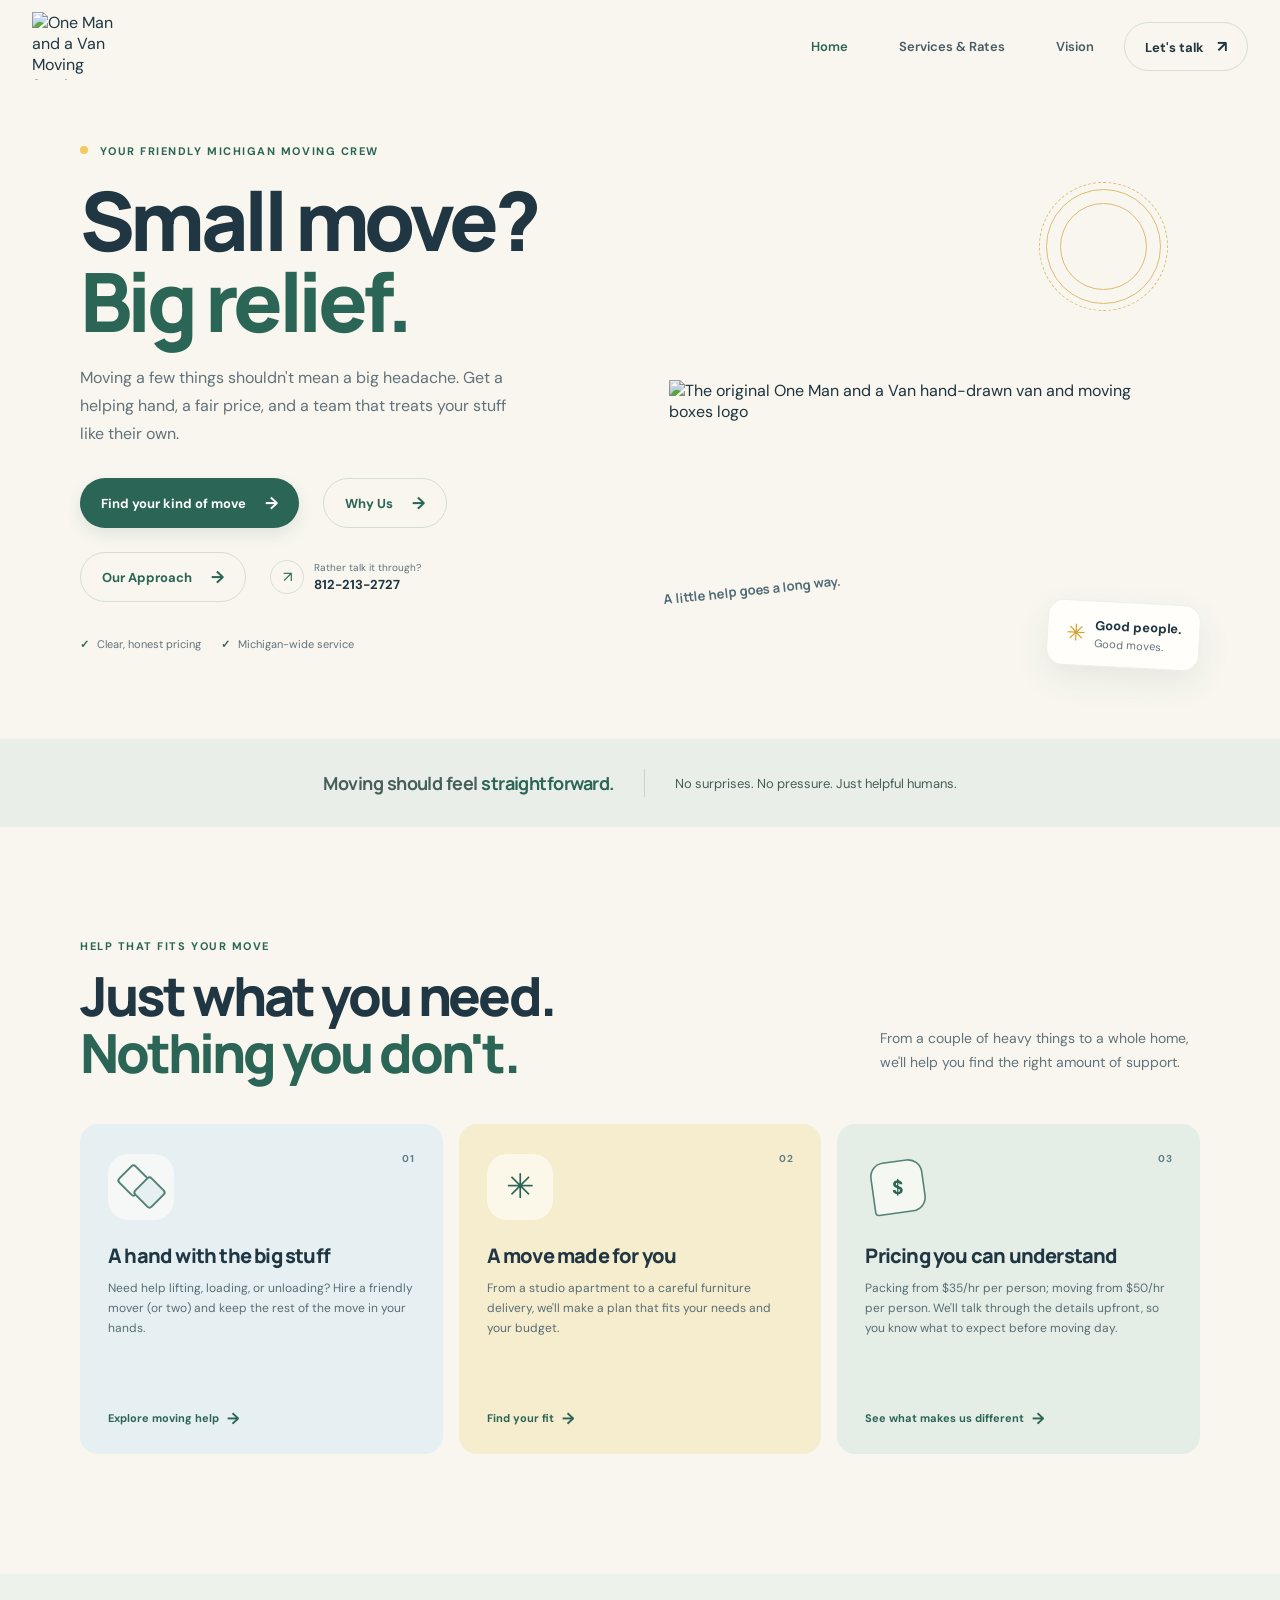
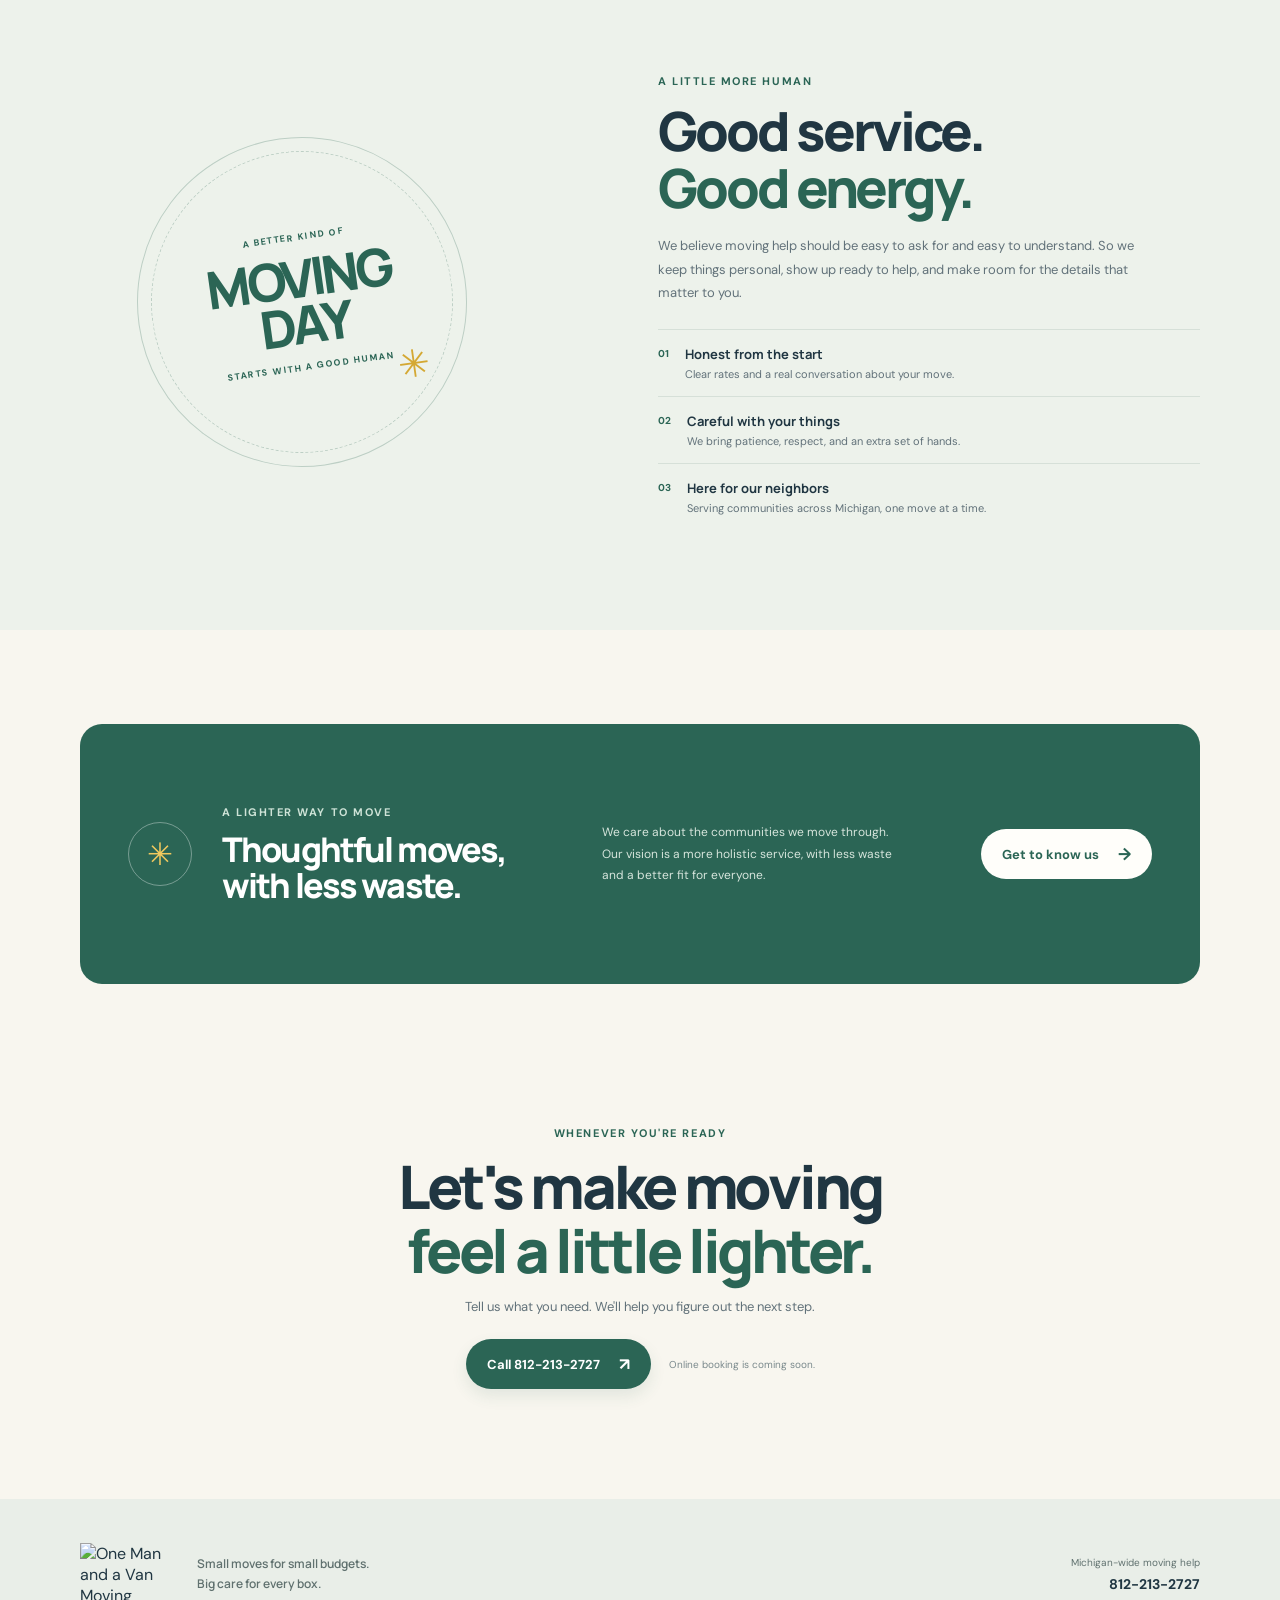
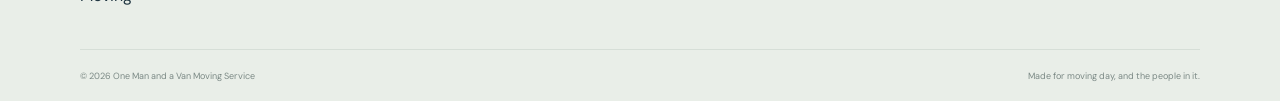
==== commit 152e9750: "Standardize home navigation links Make the logo and Home navigation return to the homepage top acros" ====
--- a/index.html
+++ b/index.html
@@ -11,10 +11,11 @@
   </head>
   <body>
     <header class="site-header">
-      <a class="brand" href="#home" aria-label="One Man and a Van home">
+      <a class="brand" href="index.html" aria-label="One Man and a Van home">
         <img src="https://assets.nicepagecdn.com/6b7135ac/6633227/images/Screenshot_20260328_005034_KeepNotes-1.png" alt="One Man and a Van Moving Service hand-drawn logo">
       </a>
       <nav class="main-nav" aria-label="Main navigation">
+        <a href="index.html" aria-current="page">Home</a>
         <a href="services.html">Services &amp; Rates</a>
         <a href="vision.html">Vision</a>
       </nav>
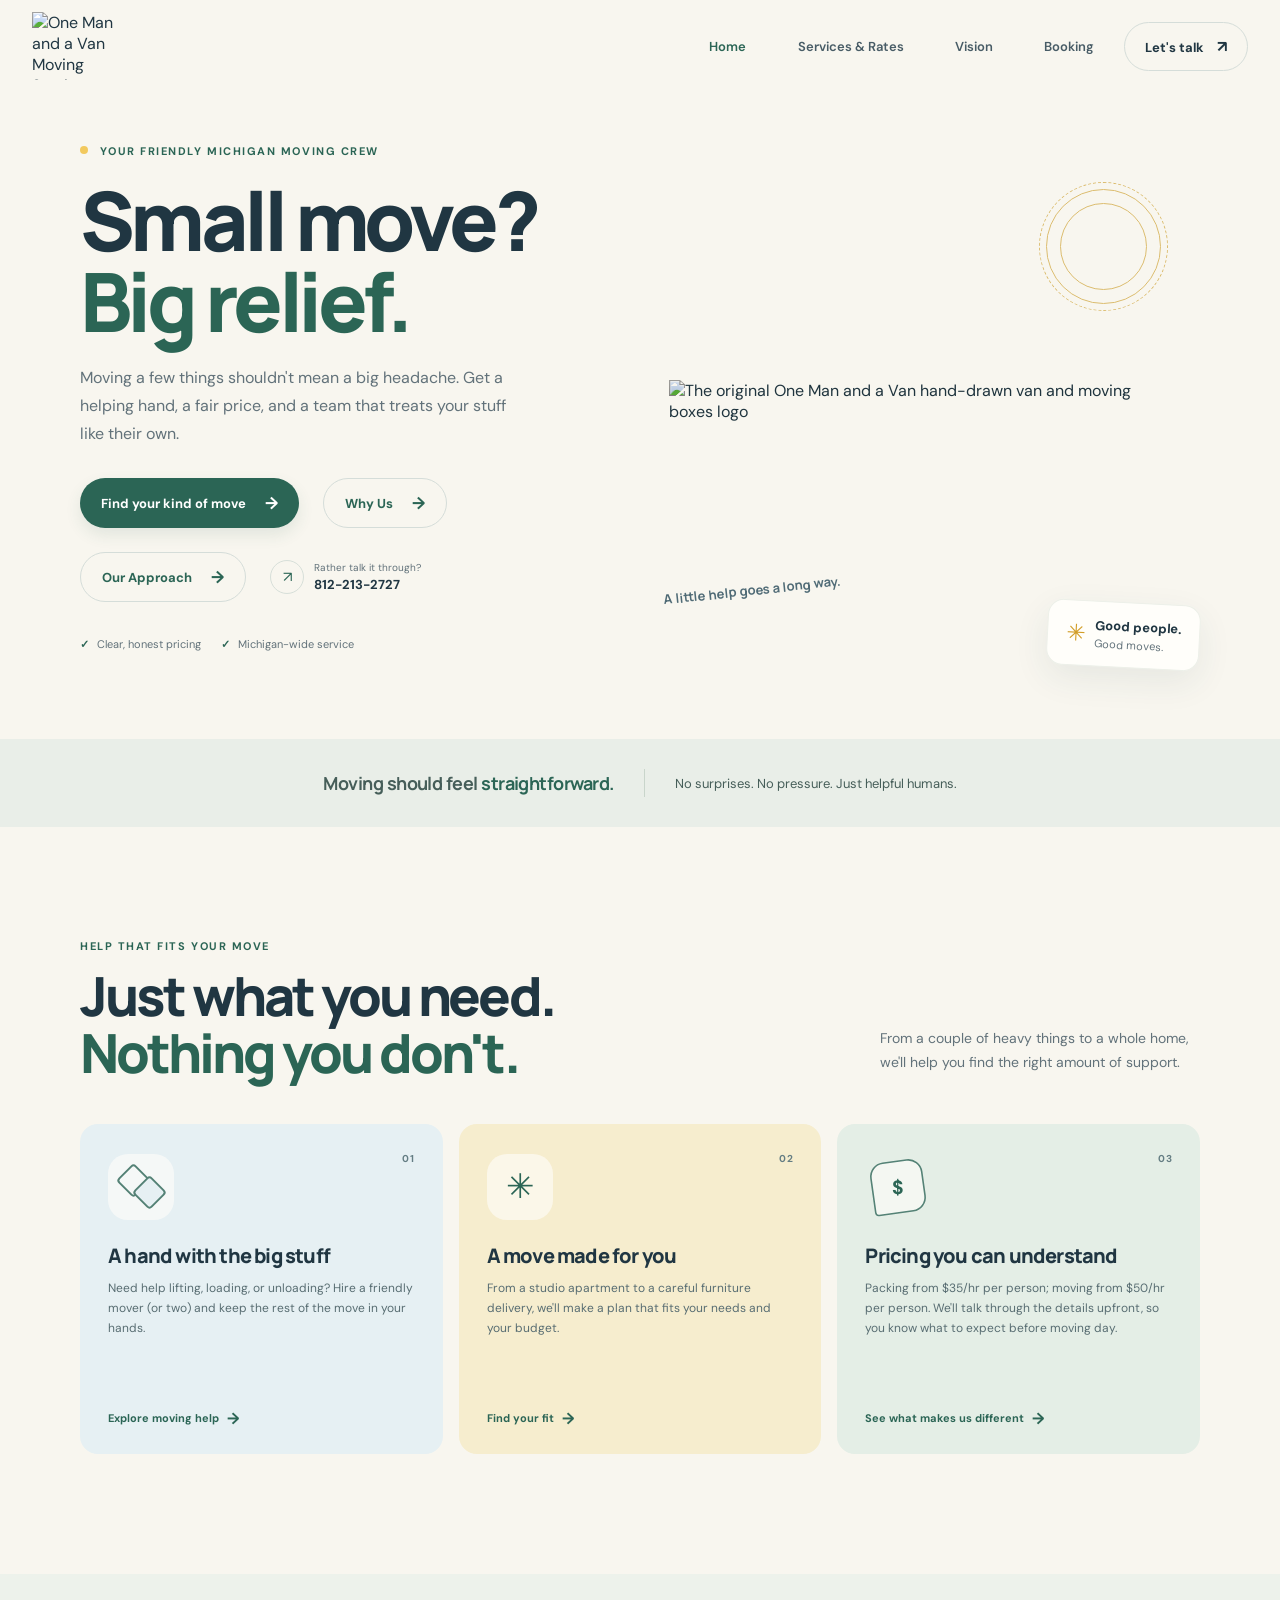
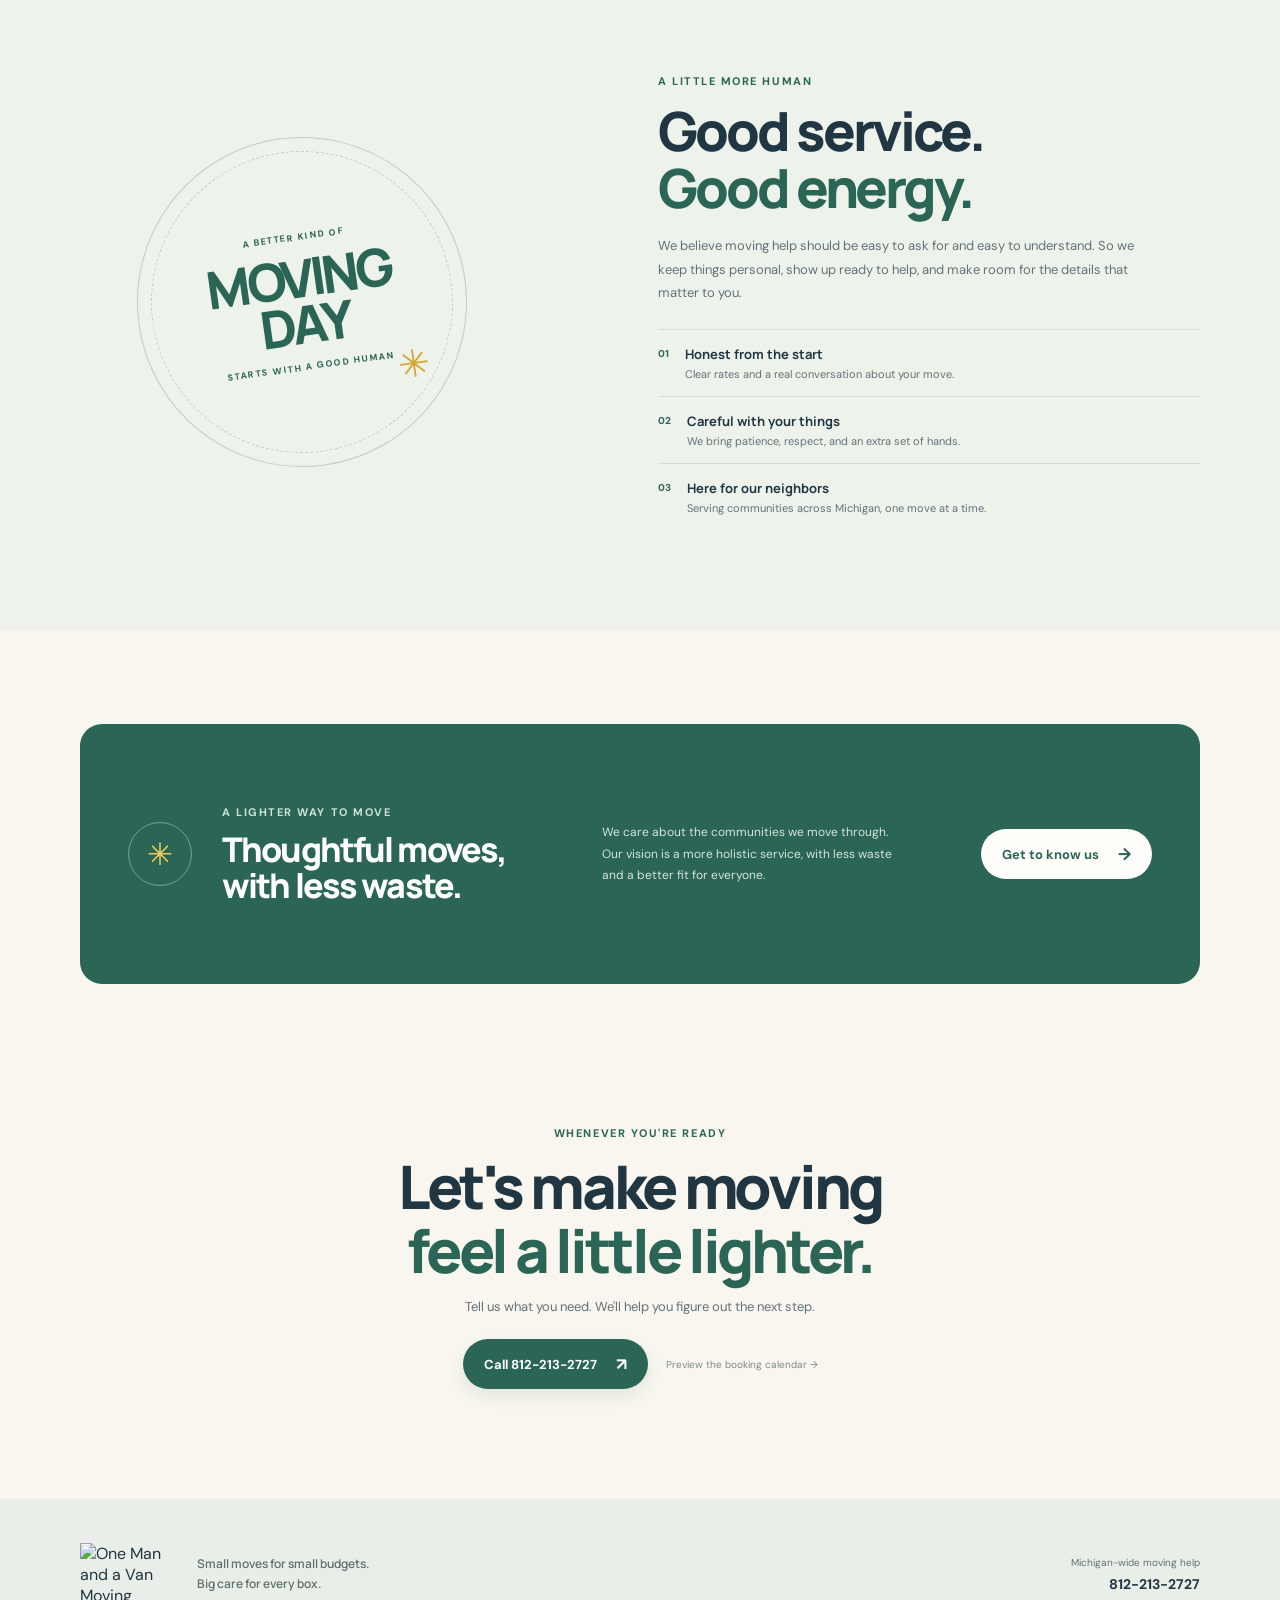
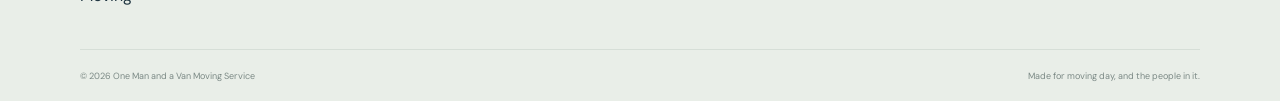
==== commit e733b52d: "Add booking calendar preview Create a responsive sample calendar with date and time selection, a cle" ====
--- a/index.html
+++ b/index.html
@@ -18,6 +18,7 @@
         <a href="index.html" aria-current="page">Home</a>
         <a href="services.html">Services &amp; Rates</a>
         <a href="vision.html">Vision</a>
+        <a href="booking.html">Booking</a>
       </nav>
       <a class="header-cta" href="#get-started">Let's talk <span aria-hidden="true">↗</span></a>
     </header>
@@ -127,7 +128,7 @@
         <p>Tell us what you need. We'll help you figure out the next step.</p>
         <div class="closing-actions">
           <a class="button button-primary" href="tel:+18122132727">Call 812-213-2727 <span aria-hidden="true">↗</span></a>
-          <span class="preview-note">Online booking is coming soon.</span>
+          <a class="preview-note" href="booking.html">Preview the booking calendar <span aria-hidden="true">→</span></a>
         </div>
       </section>
     </main>
--- a/styles.css
+++ b/styles.css
@@ -220,6 +220,73 @@
 .service-closing { padding-top: 85px; padding-bottom: 95px; }
 .service-closing .eyebrow { margin-bottom: 15px; }
 .service-closing h2 { font-size: clamp(40px, 5vw, 56px); }
+.service-closing > p a { color: var(--green); font-weight: 700; text-decoration: underline; text-underline-offset: 3px; }
+
+.booking-hero { display: flex; align-items: end; justify-content: space-between; gap: 32px; padding-top: 74px; padding-bottom: 48px; }
+.booking-hero > div:first-child { max-width: 700px; }
+.booking-hero .eyebrow { margin-bottom: 16px; }
+.booking-hero h1 { max-width: 690px; margin-bottom: 17px; font-size: clamp(48px, 6vw, 70px); }
+.booking-hero > div:first-child > p:last-child { max-width: 590px; margin: 0; color: var(--muted); font-size: 14px; line-height: 1.8; }
+.booking-preview-badge { flex: 0 0 auto; display: inline-flex; align-items: center; gap: 9px; margin-bottom: 5px; padding: 12px 16px; border: 1px solid #e8dfc7; border-radius: 999px; background: #f6edce; color: #675a36; font-size: 10px; font-weight: 700; }
+.booking-preview-badge span { color: #ac8123; font-size: 16px; }
+.booking-section { display: grid; grid-template-columns: minmax(0, 1.6fr) minmax(235px, .7fr); align-items: start; gap: 20px; padding-bottom: 28px; }
+.booking-calendar-card { min-width: 0; padding: clamp(22px, 4vw, 36px); border: 1px solid #e9e9e1; border-radius: 20px; background: var(--white); box-shadow: 0 14px 36px #2743520b; }
+.booking-calendar-heading { display: flex; align-items: center; justify-content: space-between; gap: 20px; margin-bottom: 27px; }
+.booking-calendar-heading .eyebrow { margin-bottom: 10px; }
+.booking-calendar-heading h2 { margin: 0; font-size: clamp(22px, 3vw, 30px); font-weight: 800; letter-spacing: -.05em; }
+.booking-month-controls { display: flex; flex: 0 0 auto; align-items: center; gap: 12px; }
+.booking-month-controls strong { min-width: 132px; font-family: var(--display); font-size: 13px; text-align: center; }
+.month-button, .dialog-close { display: grid; place-items: center; border: 1px solid #e0e5df; border-radius: 50%; background: #fffefa; color: var(--green); cursor: pointer; transition: background .2s ease, border-color .2s ease; }
+.month-button { width: 36px; height: 36px; font-size: 23px; line-height: 1; }
+.month-button:hover:not(:disabled), .dialog-close:hover { border-color: var(--green); background: #e9eee8; }
+.month-button:disabled { color: #aeb8b2; cursor: not-allowed; }
+.booking-legend { display: flex; flex-wrap: wrap; gap: 18px; margin-bottom: 17px; color: #68777a; font-size: 10px; }
+.booking-legend span { display: inline-flex; align-items: center; gap: 7px; }
+.legend-dot { width: 8px; height: 8px; display: inline-block; border-radius: 50%; }
+.legend-available { background: var(--green); }
+.legend-unavailable { background: #cbd1ca; }
+.booking-calendar { display: grid; grid-template-columns: repeat(7, minmax(0, 1fr)); gap: 7px; }
+.calendar-weekday { display: grid; min-height: 30px; place-items: center; color: #73817f; font-size: 10px; font-weight: 700; }
+.calendar-weekday abbr { text-decoration: none; }
+.calendar-days { grid-column: 1 / -1; display: grid; grid-template-columns: repeat(7, minmax(0, 1fr)); gap: 7px; }
+.calendar-empty, .calendar-day { width: 100%; aspect-ratio: 1; }
+.calendar-day { position: relative; display: grid; place-items: center; padding: 0; border: 1px solid transparent; border-radius: 13px; background: #f4f5f0; color: #71807e; font: 600 12px var(--body); }
+.calendar-day.is-past { background: transparent; color: #c6cbc5; }
+.calendar-day.is-unavailable { background: #f5f5f1; color: #a4aeaa; }
+.calendar-day.has-availability { border-color: #e0eae1; background: #eaf1e9; color: var(--green); cursor: pointer; }
+.calendar-day.has-availability::after { position: absolute; right: 7px; bottom: 6px; width: 5px; height: 5px; border-radius: 50%; background: #4a866d; content: ""; }
+.calendar-day.is-today { box-shadow: inset 0 0 0 1px var(--green); }
+.calendar-day.is-selected { border-color: var(--green); background: var(--green); color: white; }
+.calendar-day.is-selected::after { background: white; }
+.calendar-day:disabled { cursor: not-allowed; }
+.calendar-day.has-availability:hover { border-color: var(--green); background: #dce9dc; }
+.calendar-day:focus-visible, .month-button:focus-visible, .dialog-close:focus-visible, .booking-time:focus-visible { outline: 3px solid #d5ab45; outline-offset: 2px; }
+.calendar-status { min-height: 17px; margin: 18px 0 0; color: #73817f; font-size: 10px; }
+.booking-help-card { padding: 26px; border: 1px solid #dce5dc; border-radius: 18px; background: #edf2eb; }
+.booking-help-icon { width: 42px; height: 42px; display: grid; place-items: center; margin-bottom: 24px; border-radius: 14px; background: #fffefa; color: var(--green); font-size: 22px; }
+.booking-help-card .eyebrow { margin-bottom: 10px; font-size: 9px; }
+.booking-help-card h2 { margin-bottom: 13px; font-size: 23px; line-height: 1.15; }
+.booking-help-card > p:not(.eyebrow) { margin-bottom: 22px; color: var(--muted); font-size: 11px; line-height: 1.75; }
+.booking-help-card .text-link { font-size: 11px; }
+.booking-disclaimer { display: flex; align-items: flex-start; gap: 12px; margin-bottom: 100px; padding: 16px 19px; border: 1px solid #e8dfc7; border-radius: 13px; background: #f6edce; color: #665c42; }
+.booking-disclaimer > span { color: #ad842b; font-size: 17px; }
+.booking-disclaimer p { margin: 0; font-size: 10px; line-height: 1.7; }
+.booking-disclaimer strong { color: #4e482f; }
+.availability-dialog { position: fixed; inset: 0 0 0 auto; width: min(440px, 100%); height: 100%; max-height: none; margin: 0 0 0 auto; padding: 34px; overflow-y: auto; border: 0; border-radius: 22px 0 0 22px; background: var(--white); color: var(--ink); box-shadow: -16px 0 48px #20364220; }
+.availability-dialog::backdrop { background: #20364273; }
+.availability-dialog[open] { animation: booking-drawer-in .24s ease-out; }
+@keyframes booking-drawer-in { from { transform: translateX(24px); opacity: .8; } to { transform: translateX(0); opacity: 1; } }
+.availability-dialog-header { display: flex; align-items: flex-start; justify-content: space-between; gap: 20px; padding-bottom: 24px; border-bottom: 1px solid var(--line); }
+.availability-dialog-header .eyebrow { margin: 0 0 10px; }
+.availability-dialog-header h2 { margin: 0; font-size: 28px; letter-spacing: -.05em; }
+.dialog-close { flex: 0 0 auto; width: 38px; height: 38px; font-size: 23px; }
+.availability-intro { margin: 22px 0 14px; color: var(--muted); font-size: 12px; }
+.booking-time-list { display: grid; grid-template-columns: 1fr 1fr; gap: 10px; }
+.booking-time { min-height: 48px; display: grid; place-items: center; border: 1px solid #dce5dc; border-radius: 12px; background: #f5f7f2; color: var(--green); cursor: pointer; font: 700 12px var(--body); text-align: center; transition: background .2s ease, border-color .2s ease, color .2s ease; }
+.booking-time:hover { border-color: var(--green); }
+.booking-time.is-selected { border-color: var(--green); background: var(--green); color: white; }
+.booking-selection { min-height: 42px; margin: 20px 0 10px; color: var(--green); font-size: 12px; font-weight: 700; line-height: 1.6; }
+.booking-notice { margin: 0; padding: 14px; border-radius: 11px; background: #f6edce; color: #685c3e; font-size: 10px; line-height: 1.65; }
 
 @media (max-width: 850px) {
   .page-wrap, .site-header { width: min(100% - 40px, 680px); }
@@ -241,6 +308,8 @@
   .service-stats strong { font-size: 21px; }
   .service-stats span { font-size: 10px; }
   .included-layout { gap: 45px; }
+  .booking-section { grid-template-columns: minmax(0, 1.4fr) minmax(200px, .75fr); gap: 14px; }
+  .booking-help-card { padding: 22px; }
 }
 
 @media (max-width: 620px) {
@@ -323,9 +392,32 @@
   .faq-list summary { font-size: 12px; }
   .faq-answer { font-size: 11px; }
   .service-closing { padding-top: 65px; padding-bottom: 75px; }
+  .booking-hero { display: block; padding-top: 52px; padding-bottom: 30px; }
+  .booking-hero h1 { font-size: clamp(44px, 12vw, 60px); }
+  .booking-hero > div:first-child > p:last-child { font-size: 12px; }
+  .booking-preview-badge { margin-top: 21px; padding: 10px 13px; font-size: 9px; }
+  .booking-section { grid-template-columns: 1fr; gap: 14px; }
+  .booking-calendar-card { padding: 20px 16px; }
+  .booking-calendar-heading { align-items: flex-start; flex-direction: column; gap: 16px; margin-bottom: 20px; }
+  .booking-calendar-heading h2 { font-size: 24px; }
+  .booking-month-controls { align-self: stretch; justify-content: space-between; }
+  .booking-legend { gap: 12px; font-size: 9px; }
+  .booking-calendar, .calendar-days { gap: 4px; }
+  .calendar-weekday { min-height: 26px; font-size: 9px; }
+  .calendar-day { border-radius: 10px; font-size: 11px; }
+  .calendar-day.has-availability::after { right: 5px; bottom: 4px; width: 4px; height: 4px; }
+  .booking-help-card { padding: 22px; }
+  .booking-disclaimer { margin-bottom: 70px; padding: 14px; }
+  .availability-dialog { width: 100%; padding: 26px 22px; border-radius: 0; }
+}
+
+@media (max-width: 420px) {
+  .site-header .header-cta { display: none; }
+  .main-nav { gap: 10px; }
+  .main-nav a { font-size: 9px; }
 }
 
 @media (prefers-reduced-motion: reduce) {
   html { scroll-behavior: auto; }
-  *, *::before, *::after { transition-duration: .01ms !important; }
-}
+  *, *::before, *::after { animation-duration: .01ms !important; transition-duration: .01ms !important; }
+}
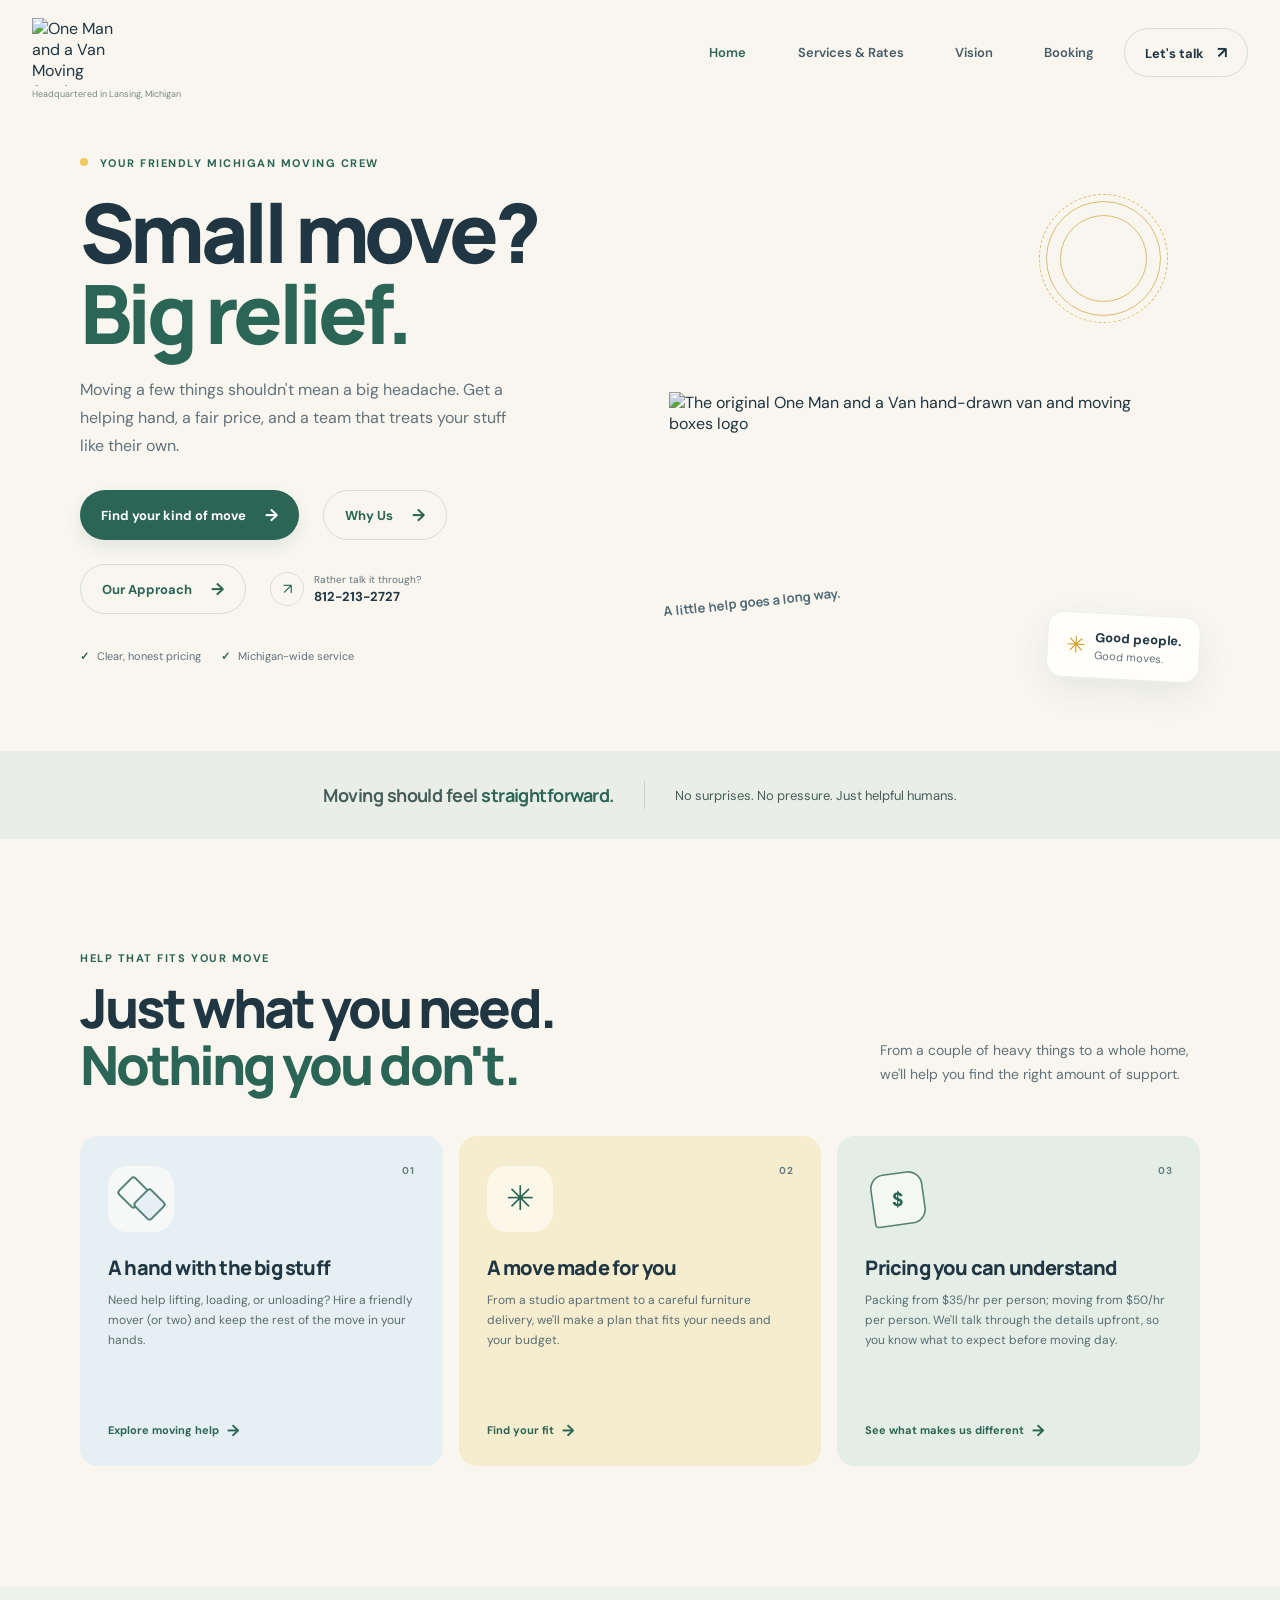
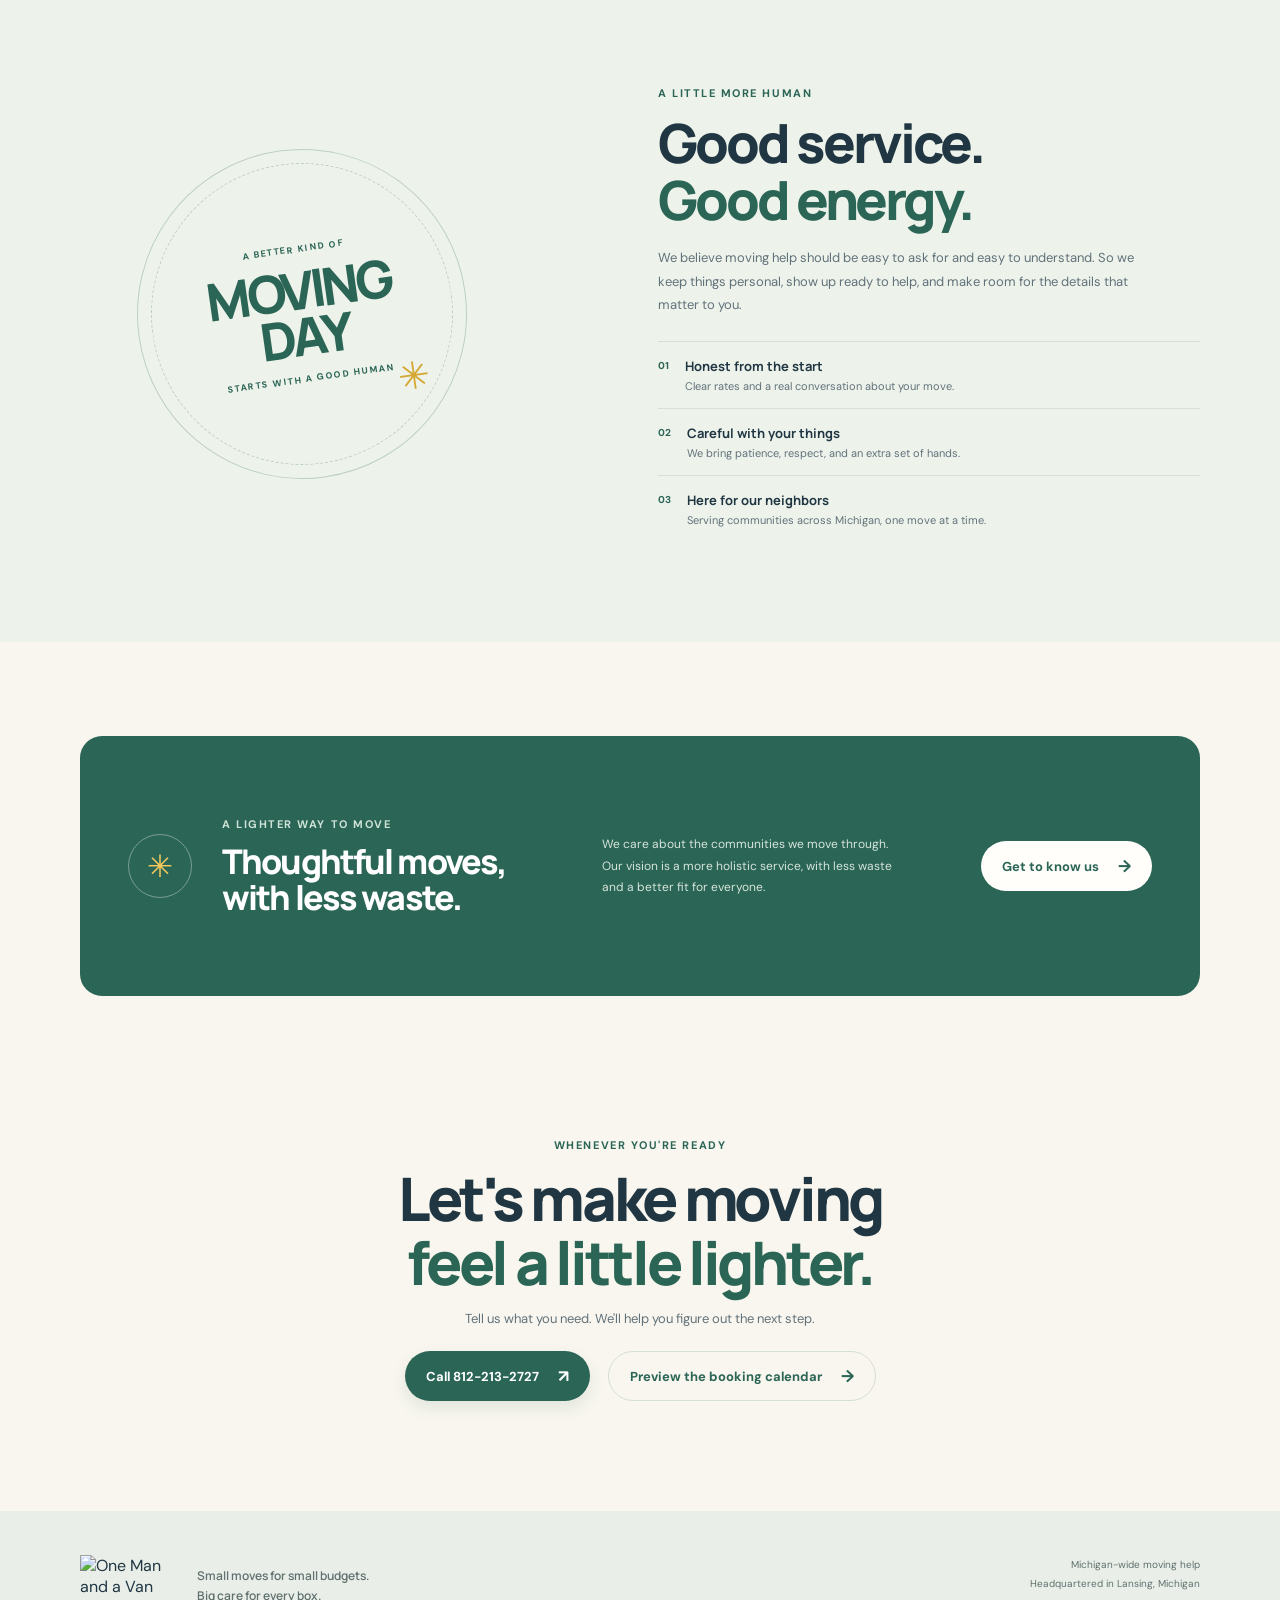
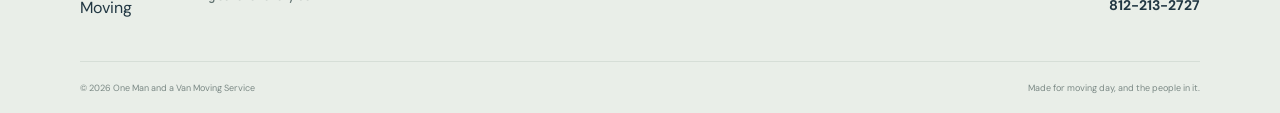
==== commit cb580775: "Polish site details and service page interactions Emphasize families served, add interactive service" ====
--- a/index.html
+++ b/index.html
@@ -10,10 +10,11 @@
     <link rel="stylesheet" href="styles.css">
   </head>
   <body>
-    <header class="site-header">
+    <header class="site-header home-header">
       <a class="brand" href="index.html" aria-label="One Man and a Van home">
         <img src="https://assets.nicepagecdn.com/6b7135ac/6633227/images/Screenshot_20260328_005034_KeepNotes-1.png" alt="One Man and a Van Moving Service hand-drawn logo">
       </a>
+      <p class="header-location">Headquartered in Lansing, Michigan</p>
       <nav class="main-nav" aria-label="Main navigation">
         <a href="index.html" aria-current="page">Home</a>
         <a href="services.html">Services &amp; Rates</a>
@@ -128,7 +129,7 @@
         <p>Tell us what you need. We'll help you figure out the next step.</p>
         <div class="closing-actions">
           <a class="button button-primary" href="tel:+18122132727">Call 812-213-2727 <span aria-hidden="true">↗</span></a>
-          <a class="preview-note" href="booking.html">Preview the booking calendar <span aria-hidden="true">→</span></a>
+          <a class="button button-secondary preview-note" href="booking.html">Preview the booking calendar <span aria-hidden="true">→</span></a>
         </div>
       </section>
     </main>
@@ -139,7 +140,7 @@
           <img src="https://assets.nicepagecdn.com/6b7135ac/6633227/images/Screenshot_20260328_005034_KeepNotes-1.png" alt="One Man and a Van Moving Service hand-drawn logo">
         </a>
         <p>Small moves for small budgets.<br>Big care for every box.</p>
-        <div class="footer-contact"><span>Michigan-wide moving help</span><a href="tel:+18122132727">812-213-2727</a></div>
+        <div class="footer-contact"><span>Michigan-wide moving help</span><span>Headquartered in Lansing, Michigan</span><a href="tel:+18122132727">812-213-2727</a></div>
       </div>
       <div class="page-wrap footer-bottom"><span>© 2026 One Man and a Van Moving Service</span><span>Made for moving day, and the people in it.</span></div>
     </footer>
--- a/styles.css
+++ b/styles.css
@@ -40,6 +40,8 @@
   gap: 30px;
 }
 
+.home-header { position: relative; min-height: 104px; }
+.header-location { position: absolute; bottom: 5px; left: 0; margin: 0; color: #7b8985; font-size: 9px; line-height: 1; }
 .brand { display: flex; width: 90px; height: 68px; align-items: center; flex: 0 0 auto; }
 .brand img { display: block; width: 100%; height: 100%; object-fit: contain; }
 .main-nav { display: flex; align-items: center; gap: clamp(24px, 4vw, 52px); margin-left: auto; }
@@ -147,7 +149,7 @@
 .closing-section h2 { font-size: clamp(43px, 5vw, 60px); }
 .closing-section > p:not(.eyebrow) { margin: 16px 0 24px; color: var(--muted); font-size: 13px; }
 .closing-actions { display: flex; align-items: center; justify-content: center; gap: 18px; }
-.preview-note { color: #7a898c; font-size: 10px; }
+.preview-note { color: var(--green); }
 
 .site-footer { background: #e9eee8; }
 .footer-main { min-height: 150px; display: flex; align-items: center; justify-content: space-between; gap: 35px; }
@@ -190,13 +192,16 @@
 .rates-note strong { color: var(--green); white-space: nowrap; }
 .details-section { padding: 100px 0; background: #edf2eb; }
 .details-section .section-heading { margin-bottom: 34px; }
-.details-grid { display: grid; grid-template-columns: repeat(3, 1fr); gap: 14px; }
-.detail-card { min-height: 230px; padding: 24px 24px 22px; border: 1px solid #dce5dc; border-radius: 16px; background: #f9faf5; }
+.details-grid { display: grid; grid-template-columns: repeat(3, 1fr); align-items: start; gap: 14px; }
+.detail-card { min-height: 150px; padding: 24px 24px 22px; overflow: hidden; border: 1px solid #dce5dc; border-radius: 16px; background: #f9faf5; transition: min-height .35s ease, box-shadow .3s ease, transform .3s ease; }
 .detail-icon { width: 42px; height: 42px; display: grid; place-items: center; margin-bottom: 22px; border-radius: 14px; background: #e6f0e8; color: var(--green); font-size: 20px; }
 .detail-card:nth-child(3n + 2) .detail-icon { background: #f6edce; color: #8d6a11; }
 .detail-card:nth-child(3n + 3) .detail-icon { background: #e6f0f3; }
 .detail-card h3 { margin-bottom: 9px; font-family: var(--display); font-size: 16px; font-weight: 800; letter-spacing: -.035em; }
-.detail-card p { margin: 0; color: var(--muted); font-size: 11px; line-height: 1.75; }
+.detail-card p { max-height: 0; margin: 0; overflow: hidden; color: var(--muted); font-size: 11px; line-height: 1.75; opacity: 0; transform: translateY(-4px); transition: max-height .35s ease, margin .35s ease, opacity .25s ease, transform .25s ease; }
+.detail-card:hover, .detail-card:focus-within { min-height: 230px; transform: translateY(-3px); box-shadow: 0 12px 28px #2743520b; }
+.detail-card:hover p, .detail-card:focus-within p { max-height: 15rem; margin-top: 12px; opacity: 1; transform: translateY(0); }
+.detail-card:focus-visible { outline: 3px solid #d5ab45; outline-offset: 3px; }
 .included-section { padding-top: 100px; padding-bottom: 100px; }
 .included-layout { display: grid; grid-template-columns: .8fr 1.2fr; gap: 85px; align-items: start; }
 .included-copy .eyebrow { margin-bottom: 14px; }
@@ -220,7 +225,8 @@
 .service-closing { padding-top: 85px; padding-bottom: 95px; }
 .service-closing .eyebrow { margin-bottom: 15px; }
 .service-closing h2 { font-size: clamp(40px, 5vw, 56px); }
-.service-closing > p a { color: var(--green); font-weight: 700; text-decoration: underline; text-underline-offset: 3px; }
+.service-home-link { margin-top: 22px; }
+.service-home-link .text-link { margin-top: 0; }
 
 .booking-hero { display: flex; align-items: end; justify-content: space-between; gap: 32px; padding-top: 74px; padding-bottom: 48px; }
 .booking-hero > div:first-child { max-width: 700px; }
@@ -276,6 +282,15 @@
 .availability-dialog::backdrop { background: #20364273; }
 .availability-dialog[open] { animation: booking-drawer-in .24s ease-out; }
 @keyframes booking-drawer-in { from { transform: translateX(24px); opacity: .8; } to { transform: translateX(0); opacity: 1; } }
+
+@media (hover: none) {
+  .detail-card { min-height: 0; }
+  .detail-card p { max-height: none; margin-top: 0; overflow: visible; opacity: 1; transform: none; }
+}
+
+@media (prefers-reduced-motion: reduce) {
+  .detail-card, .detail-card p { transition: none; }
+}
 .availability-dialog-header { display: flex; align-items: flex-start; justify-content: space-between; gap: 20px; padding-bottom: 24px; border-bottom: 1px solid var(--line); }
 .availability-dialog-header .eyebrow { margin: 0 0 10px; }
 .availability-dialog-header h2 { margin: 0; font-size: 28px; letter-spacing: -.05em; }
@@ -315,6 +330,8 @@
 @media (max-width: 620px) {
   .page-wrap, .site-header { width: calc(100% - 36px); }
   .site-header { min-height: 74px; gap: 9px; }
+  .home-header { min-height: 84px; }
+  .header-location { bottom: 4px; font-size: 8px; }
   .brand { width: 58px; height: 48px; }
   .main-nav { gap: 12px; }
   .main-nav a { font-size: 10px; }
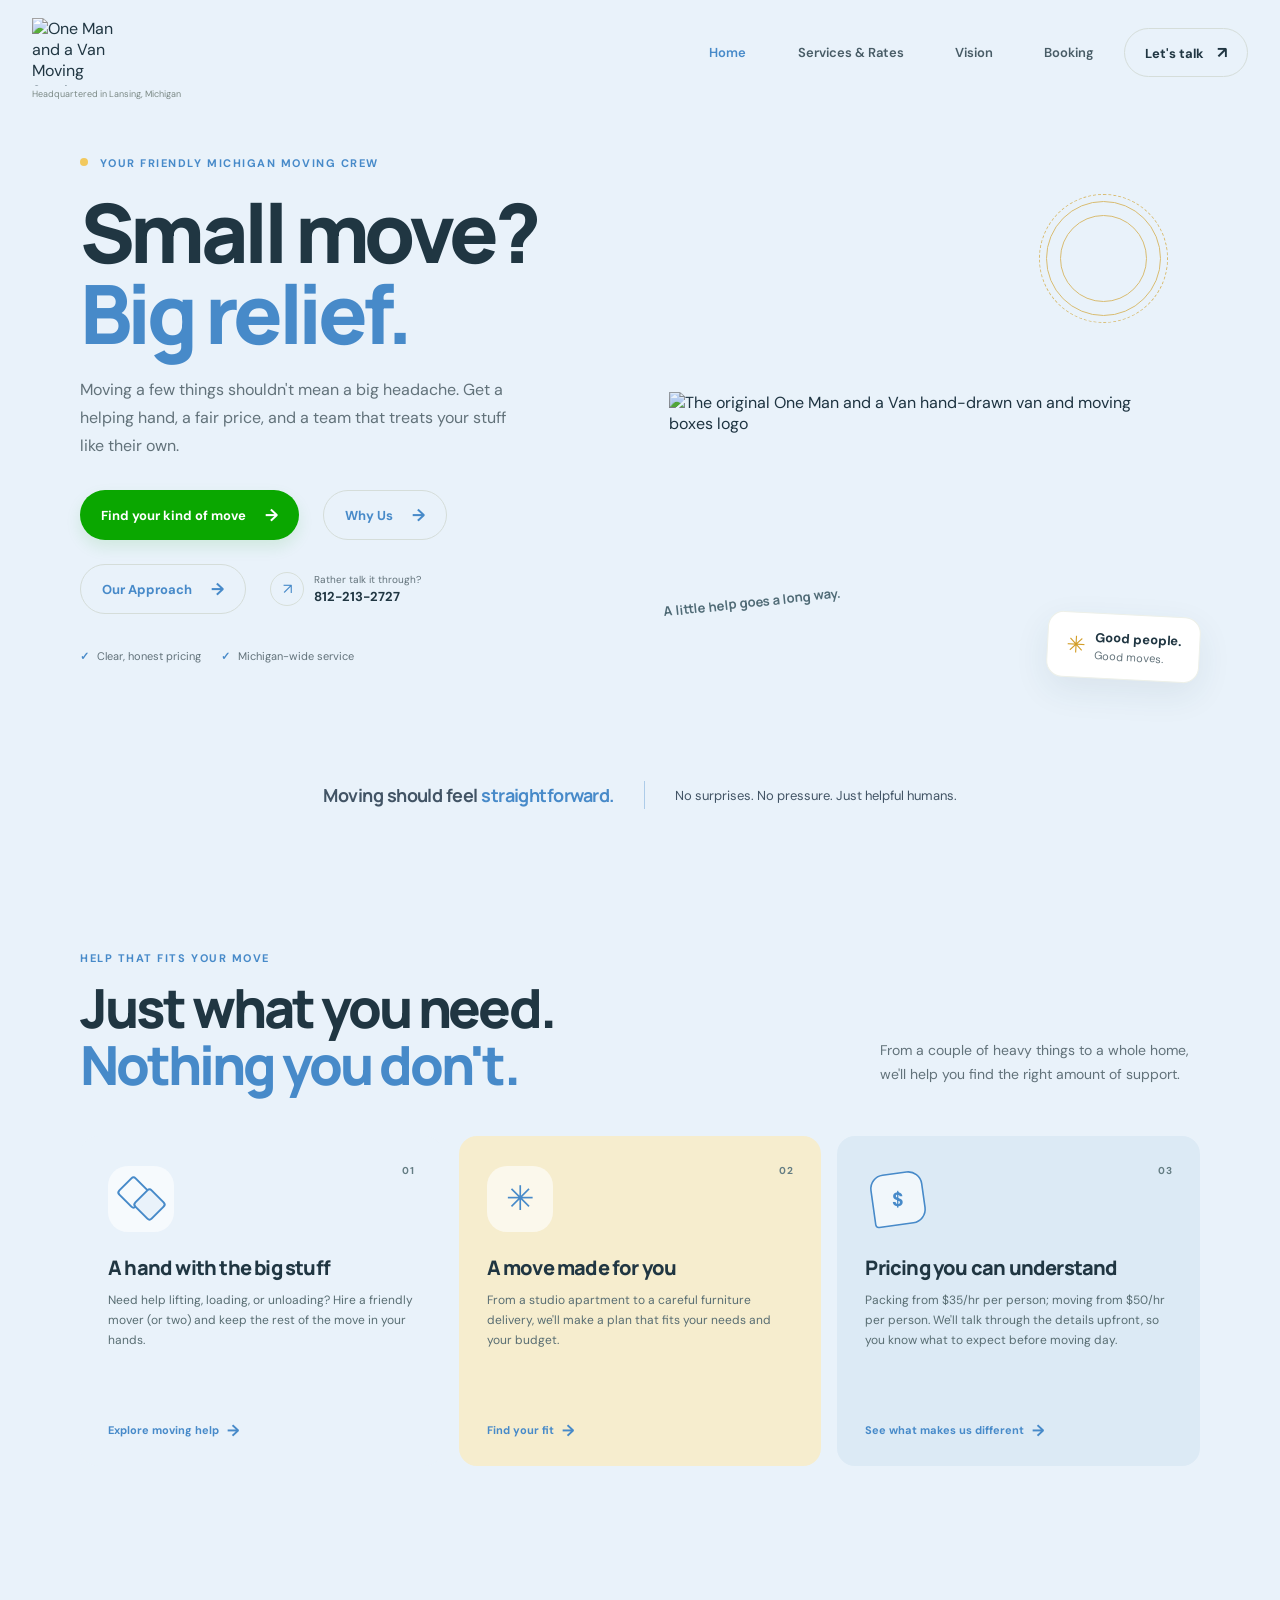
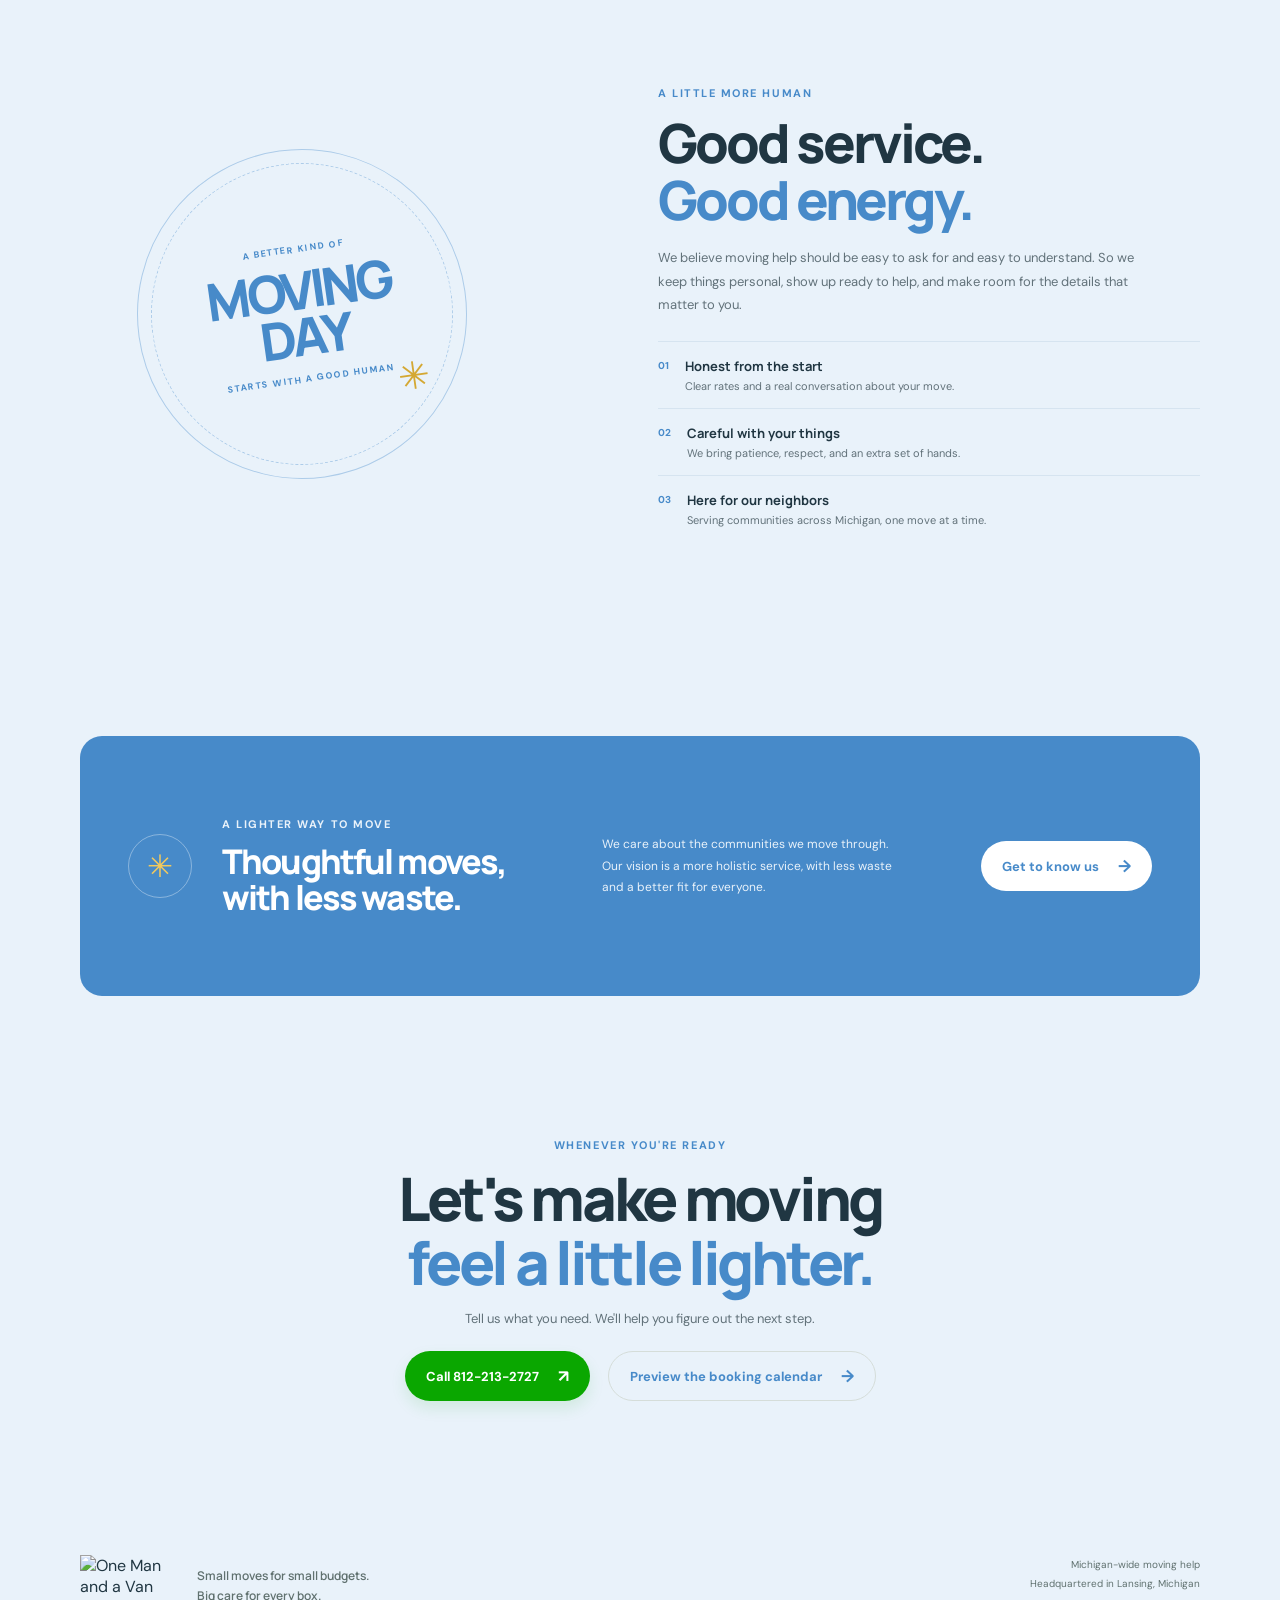
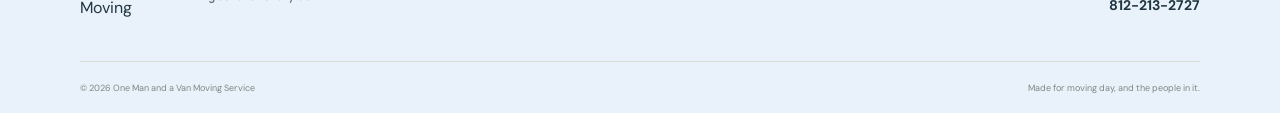
==== commit df94148a: "Use original brand colors across site Apply the original blue palette throughout the redesigned page" ====
--- a/index.html
+++ b/index.html
@@ -3,7 +3,7 @@
   <head>
     <meta charset="utf-8">
     <meta name="viewport" content="width=device-width, initial-scale=1">
-    <meta name="theme-color" content="#f8f6ef">
+    <meta name="theme-color" content="#478ac9">
     <meta name="description" content="Friendly, wallet-friendly moving help for small moves across Michigan.">
     <title>One Man and a Van | Small moves, made easier</title>
     <link rel="preconnect" href="https://assets.nicepagecdn.com">
--- a/styles.css
+++ b/styles.css
@@ -4,10 +4,11 @@
   color-scheme: light;
   --ink: #203642;
   --muted: #62727a;
-  --cream: #f8f6ef;
-  --white: #fffefa;
-  --blue-strong: #b6d5e0;
-  --green: #2b6555;
+  --cream: #e9f2fa;
+  --white: #ffffff;
+  --brand: #478ac9;
+  --brand-hover: #387cbd;
+  --action: #0aa700;
   --yellow: #f2c95e;
   --line: #e4e6df;
   --display: "Manrope", "Avenir Next", Avenir, sans-serif;
@@ -46,35 +47,35 @@
 .brand img { display: block; width: 100%; height: 100%; object-fit: contain; }
 .main-nav { display: flex; align-items: center; gap: clamp(24px, 4vw, 52px); margin-left: auto; }
 .main-nav a { color: #485c66; font-size: 13px; font-weight: 600; transition: color .2s ease; }
-.main-nav a:hover, .footer-contact a:hover { color: var(--green); }
+.main-nav a:hover, .footer-contact a:hover { color: var(--brand); }
 .header-cta { padding: 13px 20px; border: 1px solid #d5ddd9; border-radius: 999px; font-size: 13px; font-weight: 700; white-space: nowrap; transition: background .2s ease, color .2s ease; }
 .header-cta span { padding-left: 10px; font-size: 16px; }
-.header-cta:hover { color: white; background: var(--green); border-color: var(--green); }
+.header-cta:hover { color: white; background: var(--brand-hover); border-color: var(--brand-hover); }
 
 .hero { min-height: 600px; display: grid; grid-template-columns: 1fr 1.05fr; align-items: center; gap: 40px; padding-top: 40px; padding-bottom: 70px; }
 .hero-copy { position: relative; z-index: 1; padding: 12px 0 18px; }
-.eyebrow { margin: 0 0 22px; color: var(--green); font-size: 11px; font-weight: 700; letter-spacing: .14em; text-transform: uppercase; }
+.eyebrow { margin: 0 0 22px; color: var(--brand); font-size: 11px; font-weight: 700; letter-spacing: .14em; text-transform: uppercase; }
 .eyebrow-dot { display: inline-block; width: 8px; height: 8px; margin-right: 7px; background: var(--yellow); border-radius: 50%; vertical-align: 1px; }
 h1, h2, h3, p { margin-top: 0; }
 h1, h2 { font-family: var(--display); letter-spacing: -.055em; }
 h1 { margin-bottom: 22px; font-size: clamp(54px, 6.4vw, 82px); font-weight: 800; line-height: .99; }
-h1 span, h2 span { color: var(--green); }
+h1 span, h2 span { color: var(--brand); }
 .hero-description { max-width: 430px; margin-bottom: 30px; color: var(--muted); font-size: 16px; line-height: 1.75; }
 .hero-actions { display: flex; flex-wrap: wrap; align-items: center; gap: 24px; }
 .button { min-height: 50px; display: inline-flex; align-items: center; justify-content: center; gap: 19px; padding: 0 21px; border-radius: 999px; font-size: 13px; font-weight: 700; transition: transform .2s ease, background .2s ease; }
 .button:hover { transform: translateY(-2px); }
-.button-primary { background: var(--green); color: white; box-shadow: 0 7px 16px #2b65551c; }
-.button-primary:hover { background: #1e5143; }
-.button-secondary { border: 1px solid #d5ddd9; background: transparent; color: var(--green); }
-.button-secondary:hover { background: #e9eee8; }
+.button-primary { background: var(--action); color: white; box-shadow: 0 7px 16px #0aa7001c; }
+.button-primary:hover { background: #098e00; }
+.button-secondary { border: 1px solid #d5ddd9; background: transparent; color: var(--brand); }
+.button-secondary:hover { background: #e9f2fa; }
 .button span { font-size: 17px; }
 .phone-link { display: flex; align-items: center; gap: 10px; }
-.phone-icon { width: 34px; height: 34px; display: grid; place-items: center; border: 1px solid #d7dfd9; border-radius: 50%; color: var(--green); font-size: 15px; }
+.phone-icon { width: 34px; height: 34px; display: grid; place-items: center; border: 1px solid #d7dfd9; border-radius: 50%; color: var(--brand); font-size: 15px; }
 .phone-link small, .phone-link strong { display: block; }
 .phone-link small { margin-bottom: 2px; color: var(--muted); font-size: 10px; }
 .phone-link strong { font-size: 13px; }
 .hero-notes { display: flex; flex-wrap: wrap; gap: 20px; margin-top: 35px; color: var(--muted); font-size: 11px; }
-.hero-notes span span { padding-right: 5px; color: var(--green); font-weight: 700; }
+.hero-notes span span { padding-right: 5px; color: var(--brand); font-weight: 700; }
 
 .hero-art { min-height: 470px; position: relative; display: grid; place-items: center; }
 .sunburst { position: absolute; width: 115px; height: 115px; top: 5%; right: 7%; border: 1px solid #d4ae4f; border-radius: 50%; opacity: .8; }
@@ -86,12 +87,12 @@
 .note-icon { color: #d29d27; font-size: 23px; }
 .art-caption { position: absolute; left: 3%; bottom: 5%; color: #506b76; font-family: var(--display); font-size: 13px; font-weight: 700; transform: rotate(-6deg); }
 
-.trust-strip { background: #e9eee8; }
+.trust-strip { background: #e9f2fa; }
 .trust-inner { min-height: 88px; display: flex; align-items: center; justify-content: center; gap: 30px; }
-.trust-inner p { margin: 0; color: #465e59; font-size: 13px; }
+.trust-inner p { margin: 0; color: #425465; font-size: 13px; }
 .trust-inner p:first-child { font-family: var(--display); font-size: 18px; font-weight: 700; letter-spacing: -.03em; }
-.trust-inner em { color: var(--green); font-style: normal; }
-.trust-divider { width: 1px; height: 28px; background: #c9d5cb; }
+.trust-inner em { color: var(--brand); font-style: normal; }
+.trust-divider { width: 1px; height: 28px; background: #adcce9; }
 
 .services-section { padding-top: 112px; padding-bottom: 120px; }
 .section-heading { display: flex; align-items: end; justify-content: space-between; gap: 40px; margin-bottom: 42px; }
@@ -100,28 +101,28 @@
 .section-heading > p { max-width: 320px; margin-bottom: 7px; color: var(--muted); font-size: 14px; line-height: 1.7; }
 .service-grid { display: grid; grid-template-columns: repeat(3, 1fr); gap: 16px; }
 .service-card { min-height: 330px; position: relative; display: flex; flex-direction: column; align-items: flex-start; padding: 27px 28px 25px; border-radius: 18px; overflow: hidden; }
-.card-blue { background: #e6f0f3; }
+.card-blue { background: #e9f2fa; }
 .card-yellow { background: #f6edce; }
-.card-green { background: #e4eee6; }
+.card-green { background: #dceaf5; }
 .card-number { position: absolute; top: 28px; right: 27px; color: #647d83; font-size: 10px; font-weight: 700; letter-spacing: .12em; }
-.service-icon { height: 66px; width: 66px; display: grid; place-items: center; margin: 3px 0 23px; border-radius: 20px; background: #fffefa9e; color: var(--green); }
+.service-icon { height: 66px; width: 66px; display: grid; place-items: center; margin: 3px 0 23px; border-radius: 20px; background: #ffffff9e; color: var(--brand); }
 .icon-boxes { position: relative; display: block; }
-.icon-boxes span { position: absolute; width: 25px; height: 25px; border: 2px solid #548276; border-radius: 4px; transform: rotate(45deg); }
+.icon-boxes span { position: absolute; width: 25px; height: 25px; border: 2px solid #478ac9; border-radius: 4px; transform: rotate(45deg); }
 .icon-boxes span:first-child { top: 14px; left: 13px; }
-.icon-boxes span:last-child { top: 26px; left: 29px; background: #e6f0f3; }
+.icon-boxes span:last-child { top: 26px; left: 29px; background: #e9f2fa; }
 .icon-spark { font-size: 34px; }
-.icon-tag { border: 2px solid #548276; border-radius: 18px 18px 18px 5px; transform: rotate(-8deg) scale(.8); font-size: 24px; font-weight: 700; }
+.icon-tag { border: 2px solid #478ac9; border-radius: 18px 18px 18px 5px; transform: rotate(-8deg) scale(.8); font-size: 24px; font-weight: 700; }
 .icon-tag span { transform: rotate(8deg); }
 .service-card h3 { max-width: 260px; margin-bottom: 10px; font-family: var(--display); font-size: 20px; font-weight: 800; letter-spacing: -.04em; line-height: 1.25; }
 .service-card p { margin-bottom: 22px; color: #586d72; font-size: 12px; line-height: 1.7; }
-.text-link { display: inline-flex; align-items: center; gap: 8px; margin-top: auto; color: var(--green); font-size: 11px; font-weight: 700; }
+.text-link { display: inline-flex; align-items: center; gap: 8px; margin-top: auto; color: var(--brand); font-size: 11px; font-weight: 700; }
 .text-link span { font-size: 16px; transition: transform .2s ease; }
 .text-link:hover span { transform: translateX(4px); }
 
-.why-section { padding: 100px 0; background: #edf2eb; }
+.why-section { padding: 100px 0; background: #e9f2fa; }
 .why-layout { display: grid; grid-template-columns: .9fr 1.1fr; align-items: center; gap: 12%; }
-.why-stamp { width: min(330px, 100%); aspect-ratio: 1; position: relative; display: flex; flex-direction: column; align-items: center; justify-content: center; justify-self: center; border: 1px solid #bdcfc5; border-radius: 50%; color: var(--green); text-align: center; transform: rotate(-8deg); }
-.why-stamp::before { content: ""; position: absolute; inset: 13px; border: 1px dashed #bdcfc5; border-radius: 50%; }
+.why-stamp { width: min(330px, 100%); aspect-ratio: 1; position: relative; display: flex; flex-direction: column; align-items: center; justify-content: center; justify-self: center; border: 1px solid #adcce9; border-radius: 50%; color: var(--brand); text-align: center; transform: rotate(-8deg); }
+.why-stamp::before { content: ""; position: absolute; inset: 13px; border: 1px dashed #adcce9; border-radius: 50%; }
 .stamp-top, .stamp-bottom { font-size: 9px; font-weight: 700; letter-spacing: .17em; }
 .stamp-main { margin: 12px 0; font-family: var(--display); font-size: 52px; font-weight: 800; letter-spacing: -.07em; line-height: .9; }
 .stamp-star { position: absolute; right: 14%; bottom: 19%; color: #d4a833; font-size: 38px; }
@@ -129,19 +130,19 @@
 .why-copy h2 { margin-bottom: 18px; }
 .why-copy > p:not(.eyebrow) { max-width: 490px; margin-bottom: 25px; color: var(--muted); font-size: 13px; line-height: 1.8; }
 .promise-list { margin: 0; padding: 0; list-style: none; }
-.promise-list li { display: flex; gap: 16px; padding: 15px 0; border-top: 1px solid #d6e0d8; }
-.promise-list li > span { padding-top: 2px; color: var(--green); font-size: 10px; font-weight: 700; }
+.promise-list li { display: flex; gap: 16px; padding: 15px 0; border-top: 1px solid #d6e4f0; }
+.promise-list li > span { padding-top: 2px; color: var(--brand); font-size: 10px; font-weight: 700; }
 .promise-list strong, .promise-list small { display: block; }
 .promise-list strong { margin-bottom: 4px; font-family: var(--display); font-size: 13px; }
 .promise-list small { color: var(--muted); font-size: 11px; }
 
 .approach-section { padding-top: 94px; padding-bottom: 94px; }
-.approach-card { min-height: 260px; display: grid; grid-template-columns: auto 1fr 1fr auto; align-items: center; gap: 30px; padding: 44px 48px; border-radius: 22px; background: var(--green); color: white; }
+.approach-card { min-height: 260px; display: grid; grid-template-columns: auto 1fr 1fr auto; align-items: center; gap: 30px; padding: 44px 48px; border-radius: 22px; background: var(--brand); color: white; }
 .approach-mark { width: 64px; height: 64px; display: grid; place-items: center; border: 1px solid #ffffff5c; border-radius: 50%; color: var(--yellow); font-size: 31px; }
-.approach-card .eyebrow { margin-bottom: 12px; color: #cee3d7; }
+.approach-card .eyebrow { margin-bottom: 12px; color: #e9f2fa; }
 .approach-card h2 { font-size: 34px; }
-.approach-card > p { max-width: 300px; margin: 0; color: #d6e5dc; font-size: 12px; line-height: 1.8; }
-.button-light { background: #fffefa; color: var(--green); white-space: nowrap; }
+.approach-card > p { max-width: 300px; margin: 0; color: #e9f2fa; font-size: 12px; line-height: 1.8; }
+.button-light { background: #ffffff; color: var(--brand); white-space: nowrap; }
 .button-light:hover { background: #f6edce; }
 
 .closing-section { padding: 48px 0 110px; text-align: center; }
@@ -149,9 +150,9 @@
 .closing-section h2 { font-size: clamp(43px, 5vw, 60px); }
 .closing-section > p:not(.eyebrow) { margin: 16px 0 24px; color: var(--muted); font-size: 13px; }
 .closing-actions { display: flex; align-items: center; justify-content: center; gap: 18px; }
-.preview-note { color: var(--green); }
-
-.site-footer { background: #e9eee8; }
+.preview-note { color: var(--brand); }
+
+.site-footer { background: #e9f2fa; }
 .footer-main { min-height: 150px; display: flex; align-items: center; justify-content: space-between; gap: 35px; }
 .footer-brand { width: 82px; height: 62px; }
 .footer-main > p { margin: 0 auto 0 0; color: #60716f; font-family: var(--display); font-size: 12px; font-weight: 600; line-height: 1.7; }
@@ -160,63 +161,66 @@
 .footer-bottom { min-height: 52px; display: flex; align-items: center; justify-content: space-between; gap: 20px; border-top: 1px solid #d6ded7; color: #7b8985; font-size: 9px; }
 
 .service-page-header { border-bottom: 1px solid #e8e8df; }
-.main-nav a[aria-current="page"] { color: var(--green); }
+.main-nav a[aria-current="page"] { color: var(--brand); }
 .services-hero { min-height: 420px; display: grid; grid-template-columns: 1fr 340px; align-items: center; gap: 70px; padding-top: 72px; padding-bottom: 75px; }
 .services-hero .eyebrow { margin-bottom: 17px; }
 .services-hero h1 { max-width: 720px; margin-bottom: 20px; font-size: clamp(48px, 6vw, 72px); }
 .services-hero-copy > p:not(.eyebrow) { max-width: 600px; margin-bottom: 26px; color: var(--muted); font-size: 14px; line-height: 1.8; }
 .services-hero-actions { display: flex; flex-wrap: wrap; align-items: center; gap: 20px; }
-.service-note { min-height: 255px; position: relative; display: flex; flex-direction: column; justify-content: center; padding: 34px; overflow: hidden; border-radius: 22px; background: #e6f0f3; }
-.service-note::after { content: "✳"; position: absolute; top: -25px; right: -9px; color: #c8dfe4; font-size: 142px; line-height: 1; }
+.service-note { min-height: 255px; position: relative; display: flex; flex-direction: column; justify-content: center; padding: 34px; overflow: hidden; border-radius: 22px; background: #e9f2fa; }
+.service-note::after { content: "✳"; position: absolute; top: -25px; right: -9px; color: #adcce9; font-size: 142px; line-height: 1; }
 .service-note > * { position: relative; z-index: 1; }
-.service-note .note-kicker { margin-bottom: 17px; color: var(--green); font-size: 9px; font-weight: 700; letter-spacing: .16em; text-transform: uppercase; }
+.service-note .note-kicker { margin-bottom: 17px; color: var(--brand); font-size: 9px; font-weight: 700; letter-spacing: .16em; text-transform: uppercase; }
 .service-note strong { margin-bottom: 9px; font-family: var(--display); font-size: 54px; letter-spacing: -.07em; line-height: .95; }
 .service-note > span:last-child { color: #5b7275; font-size: 12px; }
-.service-stats { background: #e9eee8; }
+.service-stats { background: #e9f2fa; }
 .service-stats-inner { min-height: 88px; display: grid; grid-template-columns: repeat(3, 1fr); align-items: center; }
 .service-stats-inner > div { display: flex; align-items: baseline; justify-content: center; gap: 10px; padding: 10px 20px; }
-.service-stats-inner > div + div { border-left: 1px solid #c9d5cb; }
-.service-stats strong { color: var(--green); font-family: var(--display); font-size: 24px; letter-spacing: -.06em; }
-.service-stats span { color: #536b66; font-size: 11px; }
+.service-stats-inner > div + div { border-left: 1px solid #adcce9; }
+.service-stats strong { color: var(--brand); font-family: var(--display); font-size: 24px; letter-spacing: -.06em; }
+.service-stats span { color: #425465; font-size: 11px; }
 .rates-section { padding-top: 105px; padding-bottom: 105px; }
 .rates-section .section-heading { align-items: end; }
 .rates-grid { display: grid; grid-template-columns: repeat(2, 1fr); gap: 18px; }
 .rate-card { min-height: 270px; display: flex; flex-direction: column; align-items: flex-start; padding: 30px 32px; border-radius: 18px; }
-.rate-card .rate-label { margin-bottom: 20px; color: var(--green); font-size: 10px; font-weight: 700; letter-spacing: .12em; text-transform: uppercase; }
+.rate-card .rate-label { margin-bottom: 20px; color: var(--brand); font-size: 10px; font-weight: 700; letter-spacing: .12em; text-transform: uppercase; }
 .rate-price { display: flex; align-items: baseline; gap: 8px; margin-bottom: 12px; }
 .rate-price strong { font-family: var(--display); font-size: 52px; font-weight: 800; letter-spacing: -.08em; line-height: 1; }
 .rate-price span { color: #617378; font-size: 12px; }
 .rate-card h3 { margin-bottom: 10px; font-family: var(--display); font-size: 19px; letter-spacing: -.04em; }
 .rate-card p { max-width: 460px; margin: 0; color: #586d72; font-size: 12px; line-height: 1.75; }
-.rates-note { display: flex; gap: 12px; align-items: flex-start; margin: 22px 0 0; padding: 16px 19px; border: 1px solid #e2e5dc; border-radius: 12px; color: var(--muted); font-size: 11px; line-height: 1.65; }
-.rates-note strong { color: var(--green); white-space: nowrap; }
-.details-section { padding: 100px 0; background: #edf2eb; }
+.rates-note { display: flex; gap: 12px; align-items: flex-start; margin: 22px 0 0; padding: 16px 19px; border: 1px solid #d6e4f0; border-radius: 12px; color: var(--muted); font-size: 11px; line-height: 1.65; }
+.rates-note strong { color: var(--brand); white-space: nowrap; }
+.details-section { padding: 100px 0; background: #e9f2fa; }
 .details-section .section-heading { margin-bottom: 34px; }
-.details-grid { display: grid; grid-template-columns: repeat(3, 1fr); align-items: start; gap: 14px; }
-.detail-card { min-height: 150px; padding: 24px 24px 22px; overflow: hidden; border: 1px solid #dce5dc; border-radius: 16px; background: #f9faf5; transition: min-height .35s ease, box-shadow .3s ease, transform .3s ease; }
-.detail-icon { width: 42px; height: 42px; display: grid; place-items: center; margin-bottom: 22px; border-radius: 14px; background: #e6f0e8; color: var(--green); font-size: 20px; }
+.details-grid { display: grid; grid-template-columns: repeat(3, 1fr); gap: 14px; }
+.service-details-section .details-grid { align-items: start; }
+.detail-card { min-height: 230px; padding: 24px 24px 22px; border: 1px solid #d6e4f0; border-radius: 16px; background: #ffffff; }
+.detail-icon { width: 42px; height: 42px; display: grid; place-items: center; margin-bottom: 22px; border-radius: 14px; background: #e9f2fa; color: var(--brand); font-size: 20px; }
 .detail-card:nth-child(3n + 2) .detail-icon { background: #f6edce; color: #8d6a11; }
-.detail-card:nth-child(3n + 3) .detail-icon { background: #e6f0f3; }
+.detail-card:nth-child(3n + 3) .detail-icon { background: #e9f2fa; }
 .detail-card h3 { margin-bottom: 9px; font-family: var(--display); font-size: 16px; font-weight: 800; letter-spacing: -.035em; }
-.detail-card p { max-height: 0; margin: 0; overflow: hidden; color: var(--muted); font-size: 11px; line-height: 1.75; opacity: 0; transform: translateY(-4px); transition: max-height .35s ease, margin .35s ease, opacity .25s ease, transform .25s ease; }
-.detail-card:hover, .detail-card:focus-within { min-height: 230px; transform: translateY(-3px); box-shadow: 0 12px 28px #2743520b; }
-.detail-card:hover p, .detail-card:focus-within p { max-height: 15rem; margin-top: 12px; opacity: 1; transform: translateY(0); }
-.detail-card:focus-visible { outline: 3px solid #d5ab45; outline-offset: 3px; }
+.detail-card p { margin: 0; color: var(--muted); font-size: 11px; line-height: 1.75; }
+.service-details-section .detail-card { min-height: 150px; overflow: hidden; transition: min-height .35s ease, box-shadow .3s ease, transform .3s ease; }
+.service-details-section .detail-card p { max-height: 0; overflow: hidden; opacity: 0; transform: translateY(-4px); transition: max-height .35s ease, margin .35s ease, opacity .25s ease, transform .25s ease; }
+.service-details-section .detail-card:hover, .service-details-section .detail-card:focus-within { min-height: 230px; transform: translateY(-3px); box-shadow: 0 12px 28px #2743520b; }
+.service-details-section .detail-card:hover p, .service-details-section .detail-card:focus-within p { max-height: 15rem; margin-top: 12px; opacity: 1; transform: translateY(0); }
+.service-details-section .detail-card:focus-visible { outline: 3px solid #d5ab45; outline-offset: 3px; }
 .included-section { padding-top: 100px; padding-bottom: 100px; }
 .included-layout { display: grid; grid-template-columns: .8fr 1.2fr; gap: 85px; align-items: start; }
 .included-copy .eyebrow { margin-bottom: 14px; }
 .included-copy h2 { margin-bottom: 16px; font-size: clamp(36px, 4vw, 48px); line-height: 1.05; }
 .included-copy > p:last-child { max-width: 390px; margin: 0; color: var(--muted); font-size: 12px; line-height: 1.8; }
 .included-list { display: grid; grid-template-columns: 1fr 1fr; gap: 0 25px; margin: 0; padding: 0; list-style: none; }
-.included-list li { position: relative; padding: 15px 0 15px 25px; border-bottom: 1px solid var(--line); color: #435a61; font-size: 11px; line-height: 1.6; }
-.included-list li::before { content: "✓"; position: absolute; top: 14px; left: 0; color: var(--green); font-weight: 700; }
-.faq-section { padding-top: 100px; padding-bottom: 110px; background: #f1eee4; }
+.included-list li { position: relative; padding: 15px 0 15px 25px; border-bottom: 1px solid var(--line); color: #425465; font-size: 11px; line-height: 1.6; }
+.included-list li::before { content: "✓"; position: absolute; top: 14px; left: 0; color: var(--brand); font-weight: 700; }
+.faq-section { padding-top: 100px; padding-bottom: 110px; background: #e9f2fa; }
 .faq-section .section-heading { margin-bottom: 30px; }
-.faq-list { max-width: 850px; margin: 0 auto; border-top: 1px solid #d9ddd5; }
-.faq-list details { border-bottom: 1px solid #d9ddd5; }
+.faq-list { max-width: 850px; margin: 0 auto; border-top: 1px solid #d6e4f0; }
+.faq-list details { border-bottom: 1px solid #d6e4f0; }
 .faq-list summary { position: relative; padding: 20px 38px 20px 2px; cursor: pointer; font-family: var(--display); font-size: 14px; font-weight: 700; list-style: none; }
 .faq-list summary::-webkit-details-marker { display: none; }
-.faq-list summary::after { content: "+"; position: absolute; top: 17px; right: 5px; color: var(--green); font-family: var(--body); font-size: 22px; font-weight: 400; }
+.faq-list summary::after { content: "+"; position: absolute; top: 17px; right: 5px; color: var(--brand); font-family: var(--body); font-size: 22px; font-weight: 400; }
 .faq-list details[open] summary::after { content: "−"; }
 .faq-answer { max-width: 740px; padding: 0 40px 20px 2px; color: var(--muted); font-size: 12px; line-height: 1.8; }
 .faq-answer p { margin: 0 0 10px; }
@@ -242,14 +246,14 @@
 .booking-calendar-heading h2 { margin: 0; font-size: clamp(22px, 3vw, 30px); font-weight: 800; letter-spacing: -.05em; }
 .booking-month-controls { display: flex; flex: 0 0 auto; align-items: center; gap: 12px; }
 .booking-month-controls strong { min-width: 132px; font-family: var(--display); font-size: 13px; text-align: center; }
-.month-button, .dialog-close { display: grid; place-items: center; border: 1px solid #e0e5df; border-radius: 50%; background: #fffefa; color: var(--green); cursor: pointer; transition: background .2s ease, border-color .2s ease; }
+.month-button, .dialog-close { display: grid; place-items: center; border: 1px solid #d6e4f0; border-radius: 50%; background: #ffffff; color: var(--brand); cursor: pointer; transition: background .2s ease, border-color .2s ease; }
 .month-button { width: 36px; height: 36px; font-size: 23px; line-height: 1; }
-.month-button:hover:not(:disabled), .dialog-close:hover { border-color: var(--green); background: #e9eee8; }
+.month-button:hover:not(:disabled), .dialog-close:hover { border-color: var(--brand); background: #e9f2fa; }
 .month-button:disabled { color: #aeb8b2; cursor: not-allowed; }
 .booking-legend { display: flex; flex-wrap: wrap; gap: 18px; margin-bottom: 17px; color: #68777a; font-size: 10px; }
 .booking-legend span { display: inline-flex; align-items: center; gap: 7px; }
 .legend-dot { width: 8px; height: 8px; display: inline-block; border-radius: 50%; }
-.legend-available { background: var(--green); }
+.legend-available { background: var(--brand); }
 .legend-unavailable { background: #cbd1ca; }
 .booking-calendar { display: grid; grid-template-columns: repeat(7, minmax(0, 1fr)); gap: 7px; }
 .calendar-weekday { display: grid; min-height: 30px; place-items: center; color: #73817f; font-size: 10px; font-weight: 700; }
@@ -259,17 +263,17 @@
 .calendar-day { position: relative; display: grid; place-items: center; padding: 0; border: 1px solid transparent; border-radius: 13px; background: #f4f5f0; color: #71807e; font: 600 12px var(--body); }
 .calendar-day.is-past { background: transparent; color: #c6cbc5; }
 .calendar-day.is-unavailable { background: #f5f5f1; color: #a4aeaa; }
-.calendar-day.has-availability { border-color: #e0eae1; background: #eaf1e9; color: var(--green); cursor: pointer; }
-.calendar-day.has-availability::after { position: absolute; right: 7px; bottom: 6px; width: 5px; height: 5px; border-radius: 50%; background: #4a866d; content: ""; }
-.calendar-day.is-today { box-shadow: inset 0 0 0 1px var(--green); }
-.calendar-day.is-selected { border-color: var(--green); background: var(--green); color: white; }
+.calendar-day.has-availability { border-color: #adcce9; background: #e9f2fa; color: var(--brand); cursor: pointer; }
+.calendar-day.has-availability::after { position: absolute; right: 7px; bottom: 6px; width: 5px; height: 5px; border-radius: 50%; background: var(--brand); content: ""; }
+.calendar-day.is-today { box-shadow: inset 0 0 0 1px var(--brand); }
+.calendar-day.is-selected { border-color: var(--brand); background: var(--brand); color: white; }
 .calendar-day.is-selected::after { background: white; }
 .calendar-day:disabled { cursor: not-allowed; }
-.calendar-day.has-availability:hover { border-color: var(--green); background: #dce9dc; }
+.calendar-day.has-availability:hover { border-color: var(--brand); background: #adcce9; }
 .calendar-day:focus-visible, .month-button:focus-visible, .dialog-close:focus-visible, .booking-time:focus-visible { outline: 3px solid #d5ab45; outline-offset: 2px; }
 .calendar-status { min-height: 17px; margin: 18px 0 0; color: #73817f; font-size: 10px; }
-.booking-help-card { padding: 26px; border: 1px solid #dce5dc; border-radius: 18px; background: #edf2eb; }
-.booking-help-icon { width: 42px; height: 42px; display: grid; place-items: center; margin-bottom: 24px; border-radius: 14px; background: #fffefa; color: var(--green); font-size: 22px; }
+.booking-help-card { padding: 26px; border: 1px solid #d6e4f0; border-radius: 18px; background: #e9f2fa; }
+.booking-help-icon { width: 42px; height: 42px; display: grid; place-items: center; margin-bottom: 24px; border-radius: 14px; background: #ffffff; color: var(--brand); font-size: 22px; }
 .booking-help-card .eyebrow { margin-bottom: 10px; font-size: 9px; }
 .booking-help-card h2 { margin-bottom: 13px; font-size: 23px; line-height: 1.15; }
 .booking-help-card > p:not(.eyebrow) { margin-bottom: 22px; color: var(--muted); font-size: 11px; line-height: 1.75; }
@@ -284,12 +288,12 @@
 @keyframes booking-drawer-in { from { transform: translateX(24px); opacity: .8; } to { transform: translateX(0); opacity: 1; } }
 
 @media (hover: none) {
-  .detail-card { min-height: 0; }
-  .detail-card p { max-height: none; margin-top: 0; overflow: visible; opacity: 1; transform: none; }
+  .service-details-section .detail-card { min-height: 0; }
+  .service-details-section .detail-card p { max-height: none; margin-top: 0; overflow: visible; opacity: 1; transform: none; }
 }
 
 @media (prefers-reduced-motion: reduce) {
-  .detail-card, .detail-card p { transition: none; }
+  .service-details-section .detail-card, .service-details-section .detail-card p { transition: none; }
 }
 .availability-dialog-header { display: flex; align-items: flex-start; justify-content: space-between; gap: 20px; padding-bottom: 24px; border-bottom: 1px solid var(--line); }
 .availability-dialog-header .eyebrow { margin: 0 0 10px; }
@@ -297,10 +301,10 @@
 .dialog-close { flex: 0 0 auto; width: 38px; height: 38px; font-size: 23px; }
 .availability-intro { margin: 22px 0 14px; color: var(--muted); font-size: 12px; }
 .booking-time-list { display: grid; grid-template-columns: 1fr 1fr; gap: 10px; }
-.booking-time { min-height: 48px; display: grid; place-items: center; border: 1px solid #dce5dc; border-radius: 12px; background: #f5f7f2; color: var(--green); cursor: pointer; font: 700 12px var(--body); text-align: center; transition: background .2s ease, border-color .2s ease, color .2s ease; }
-.booking-time:hover { border-color: var(--green); }
-.booking-time.is-selected { border-color: var(--green); background: var(--green); color: white; }
-.booking-selection { min-height: 42px; margin: 20px 0 10px; color: var(--green); font-size: 12px; font-weight: 700; line-height: 1.6; }
+.booking-time { min-height: 48px; display: grid; place-items: center; border: 1px solid #d6e4f0; border-radius: 12px; background: #e9f2fa; color: var(--brand); cursor: pointer; font: 700 12px var(--body); text-align: center; transition: background .2s ease, border-color .2s ease, color .2s ease; }
+.booking-time:hover { border-color: var(--brand); }
+.booking-time.is-selected { border-color: var(--brand); background: var(--brand); color: white; }
+.booking-selection { min-height: 42px; margin: 20px 0 10px; color: var(--brand); font-size: 12px; font-weight: 700; line-height: 1.6; }
 .booking-notice { margin: 0; padding: 14px; border-radius: 11px; background: #f6edce; color: #685c3e; font-size: 10px; line-height: 1.65; }
 
 @media (max-width: 850px) {
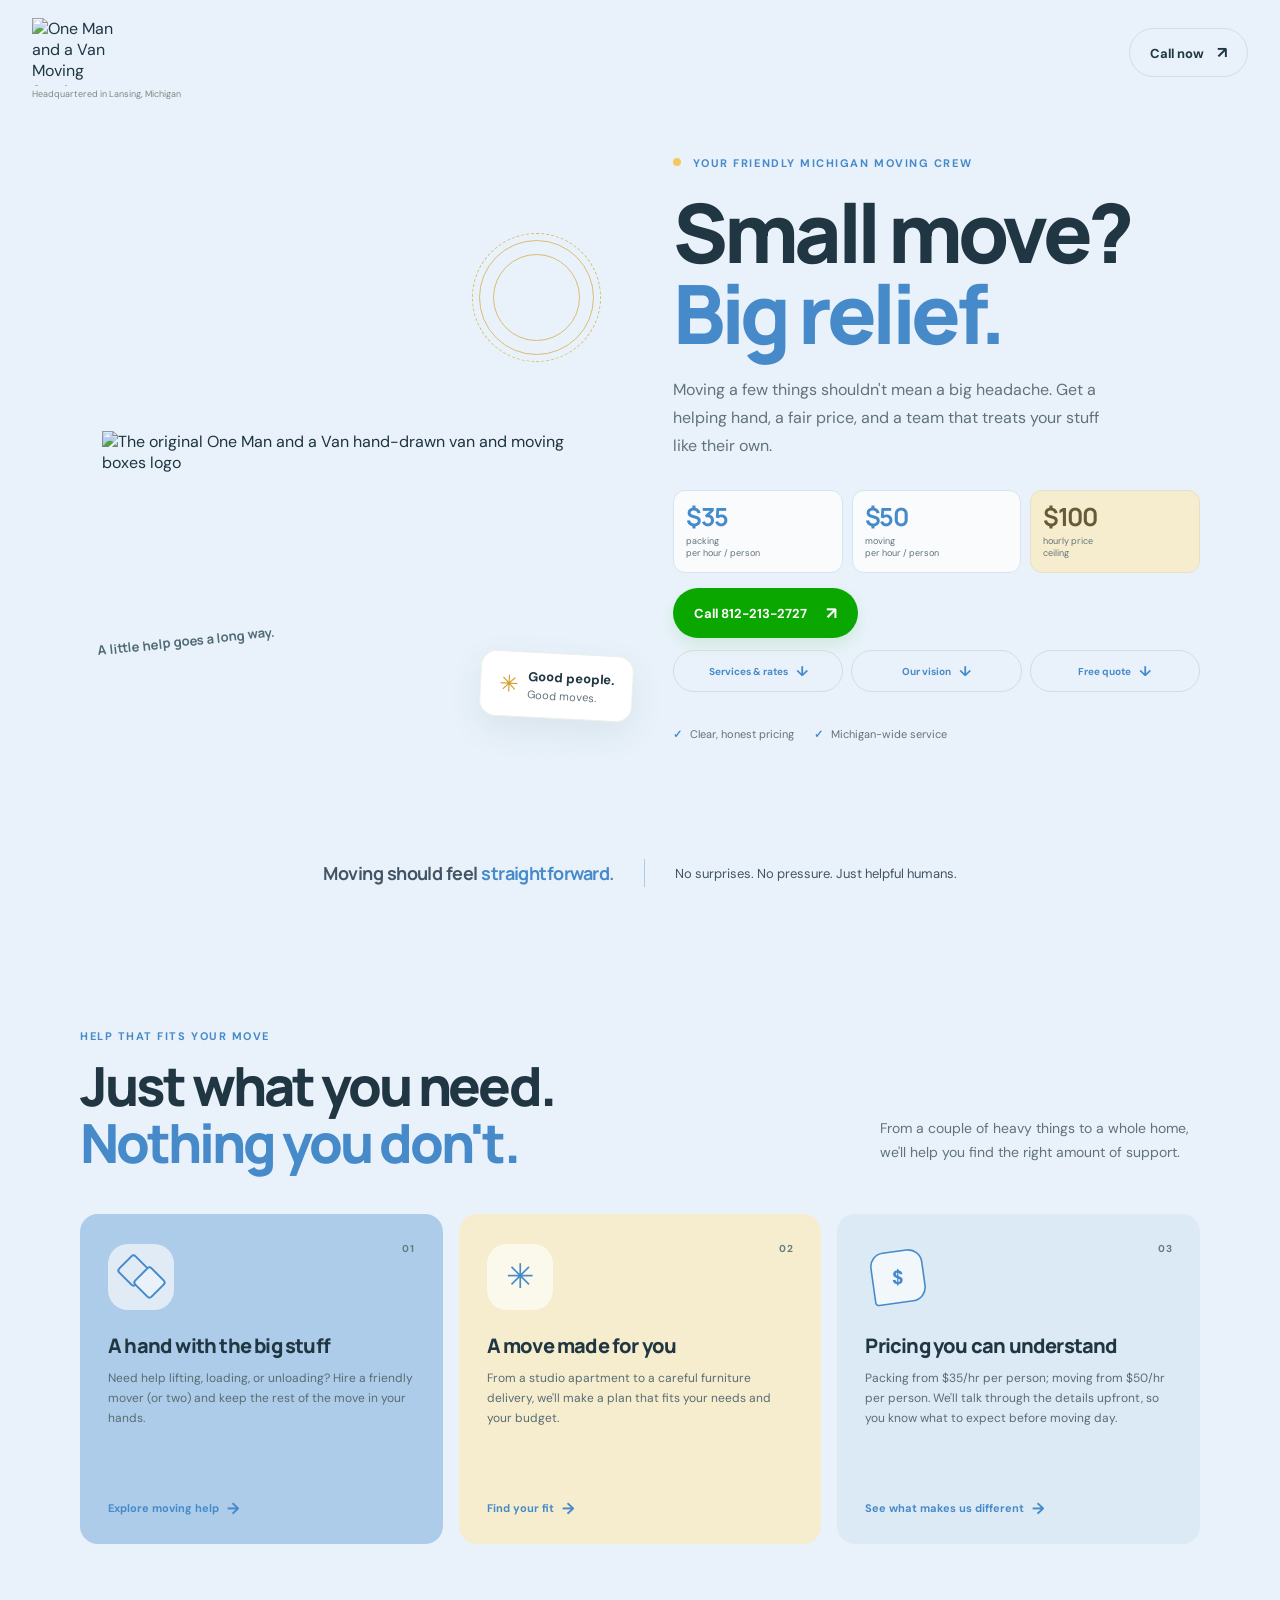
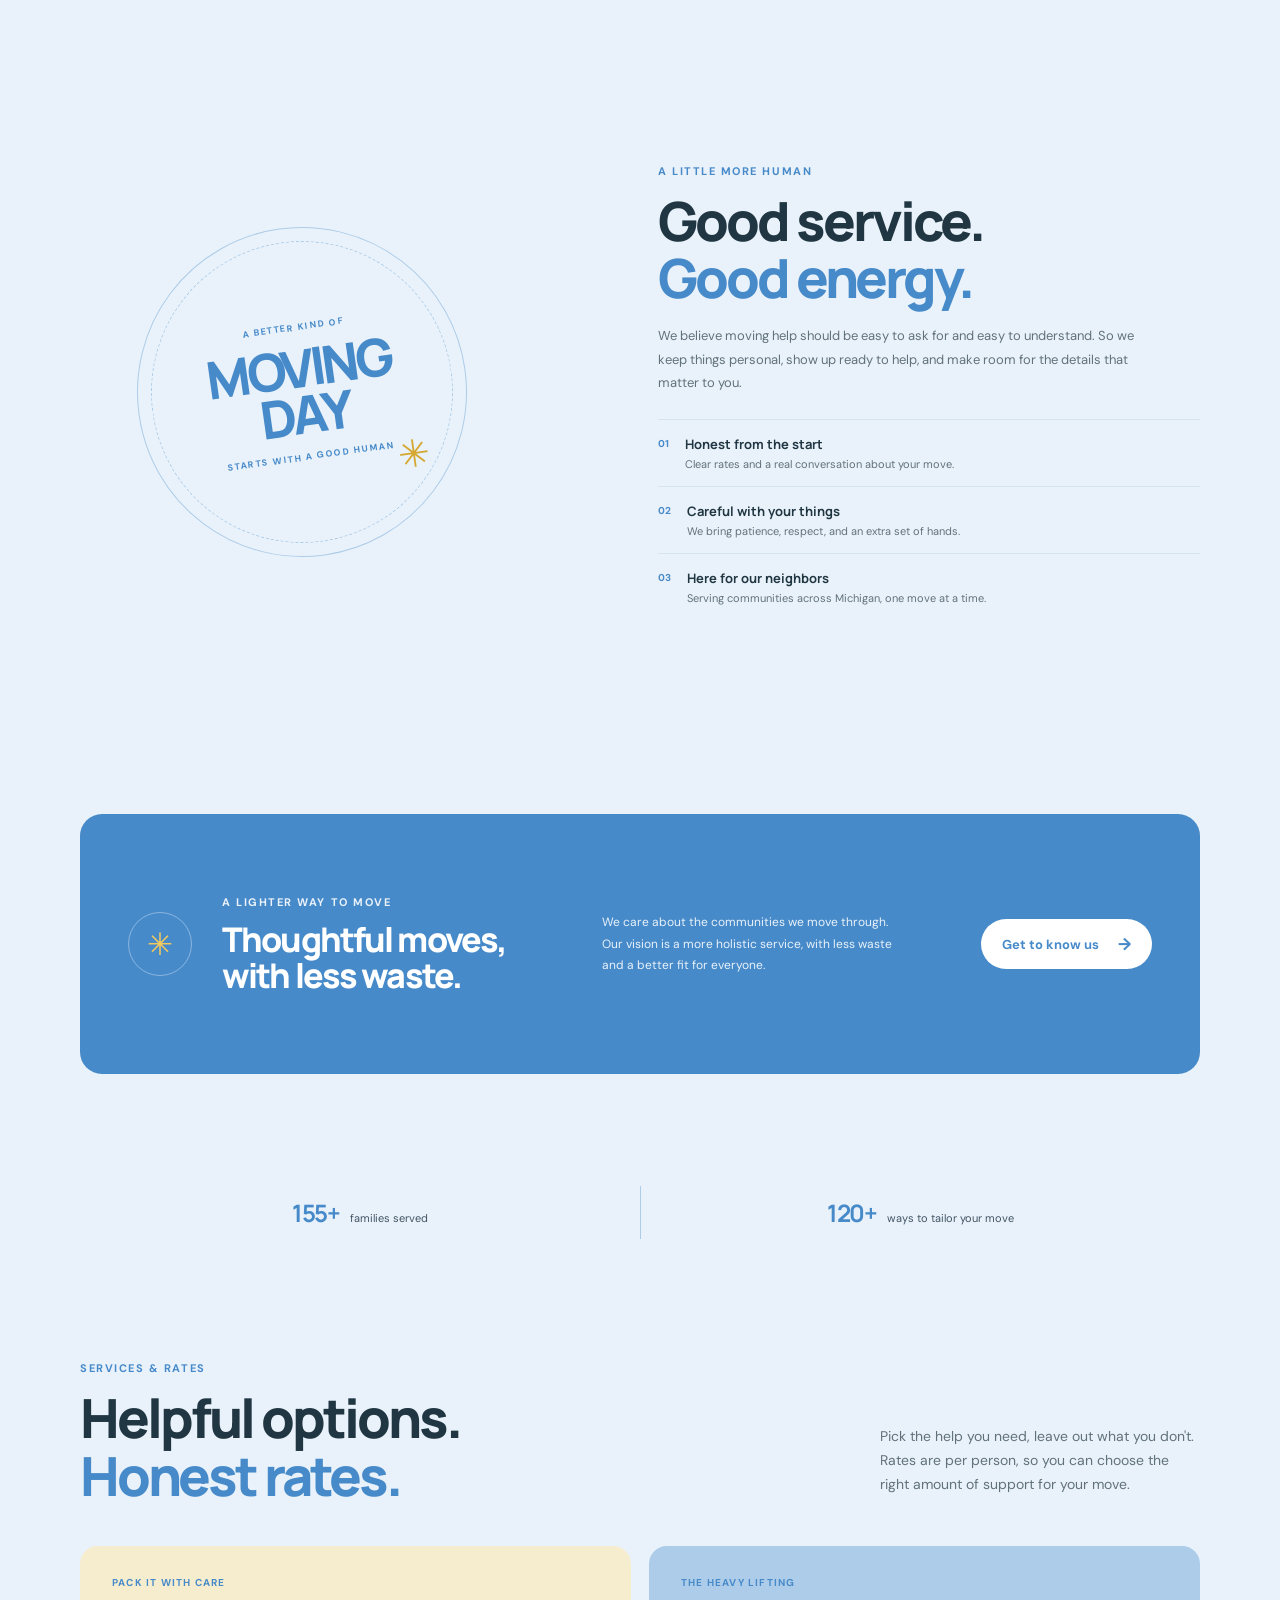
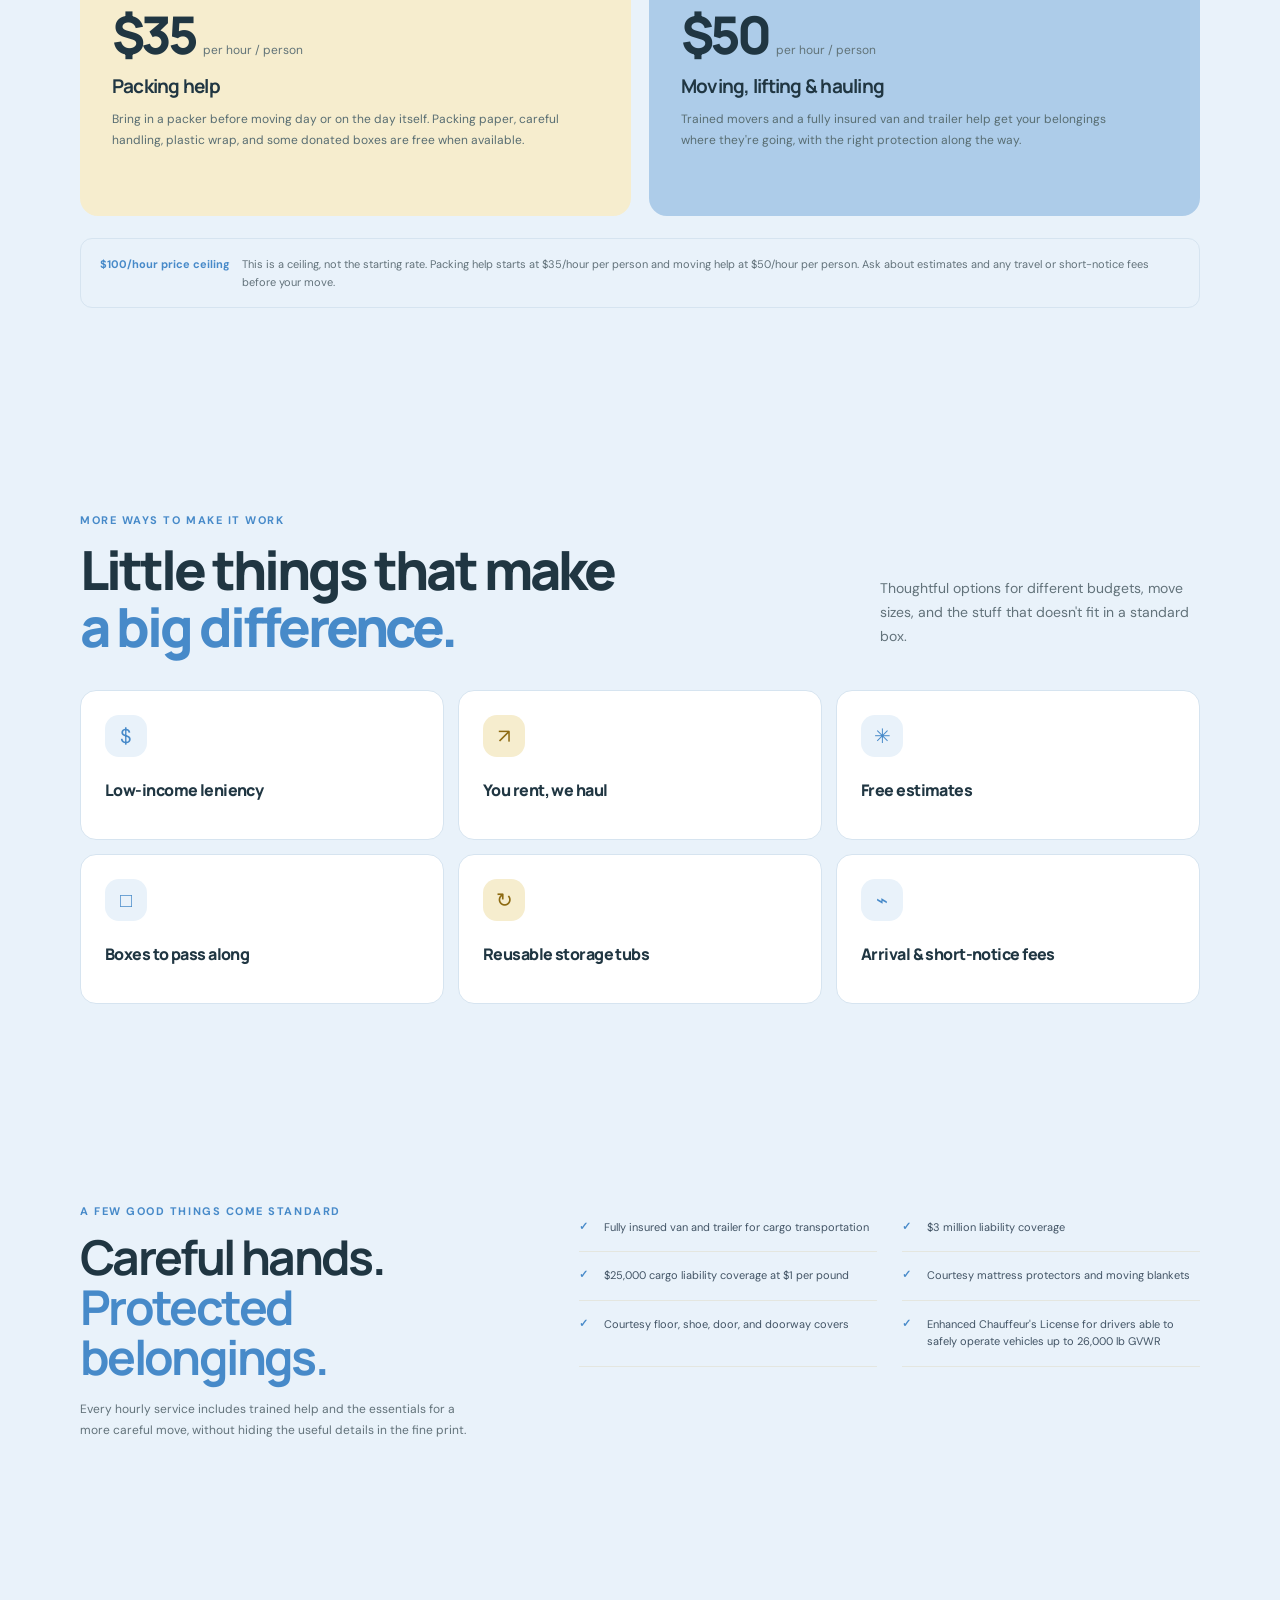
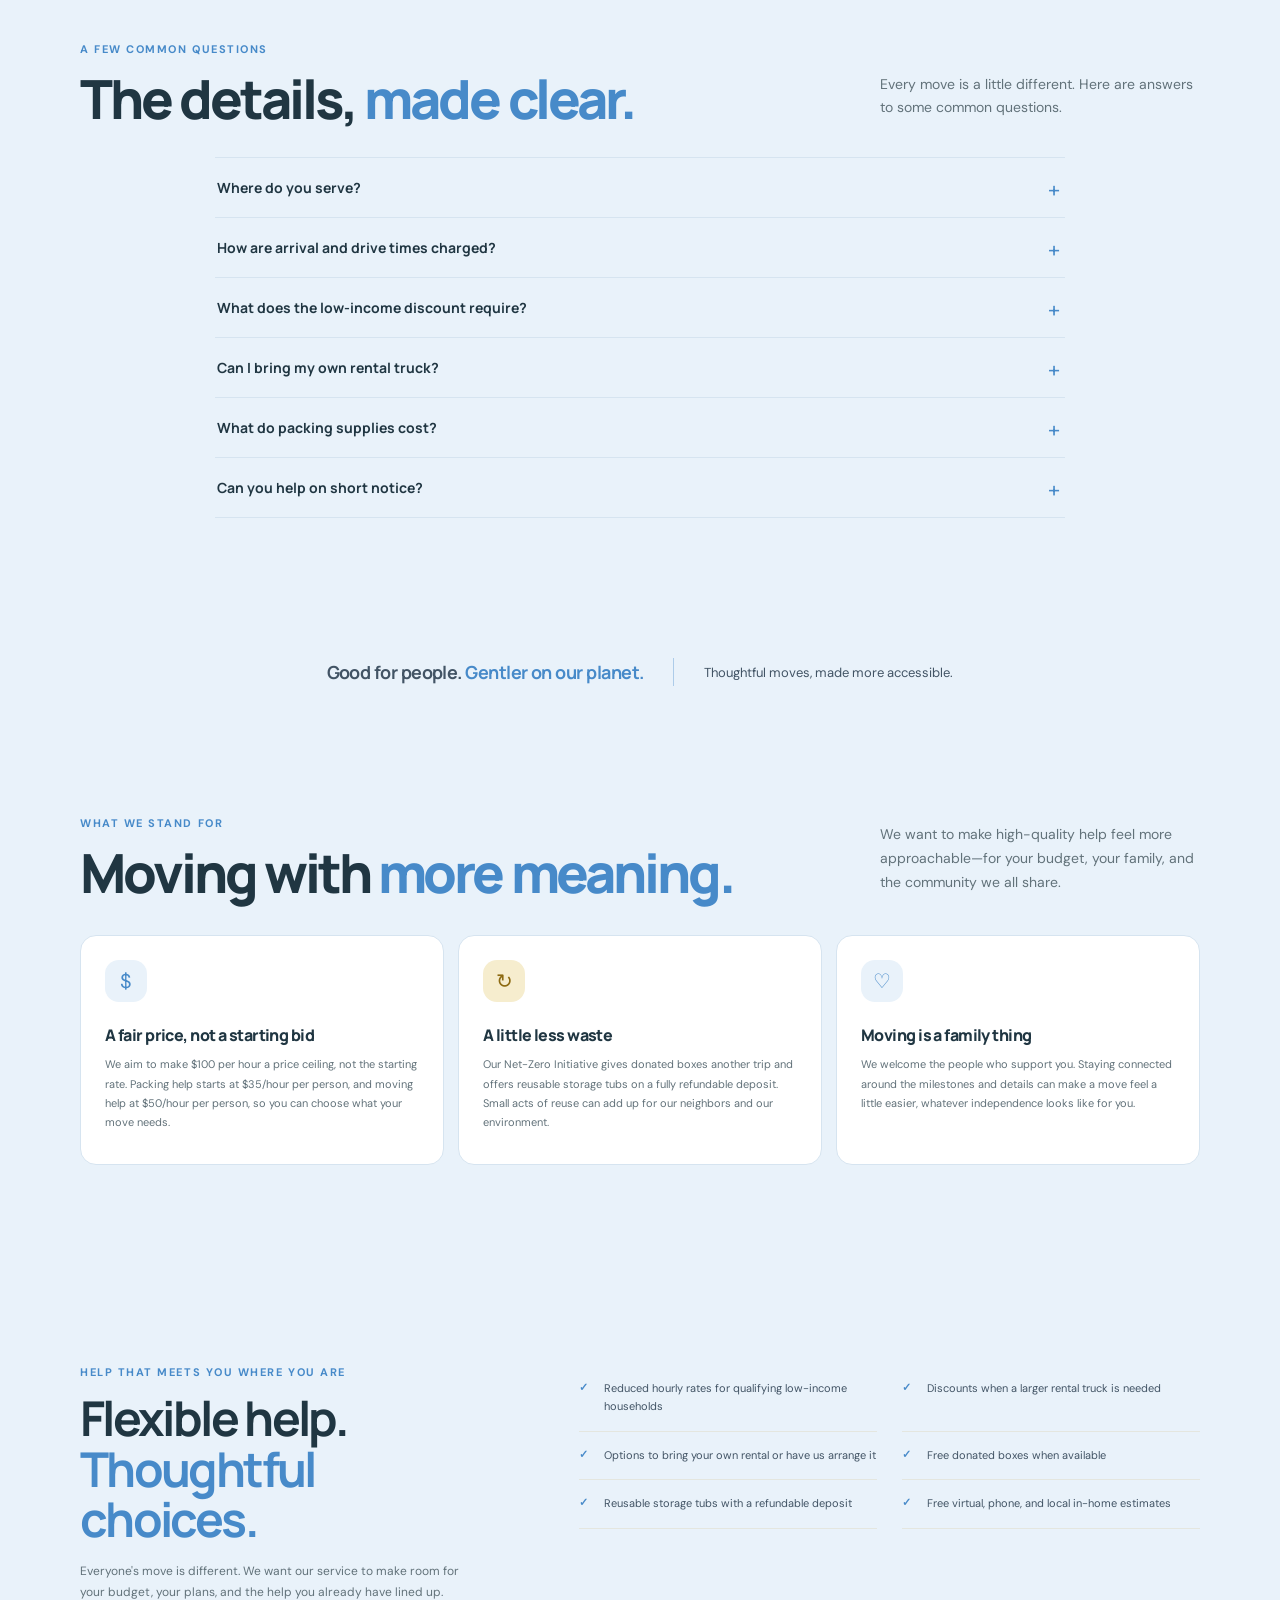
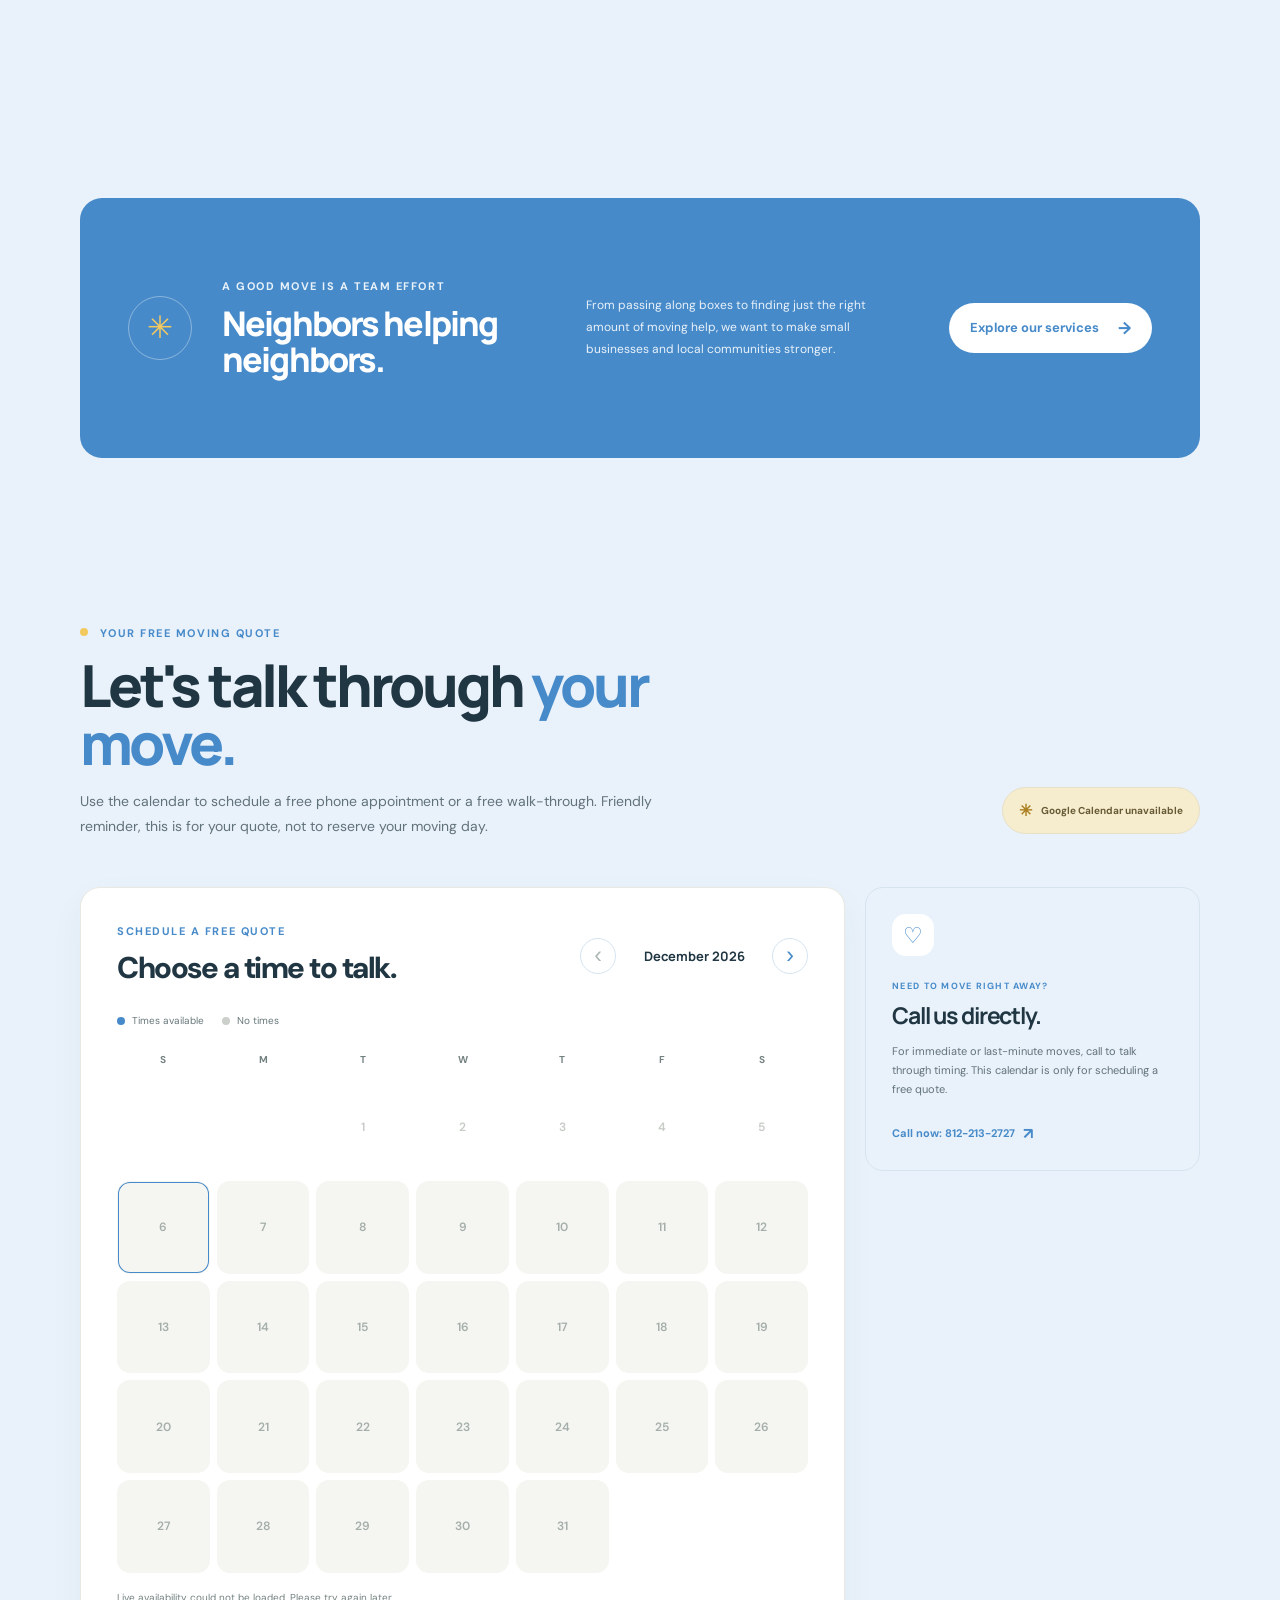
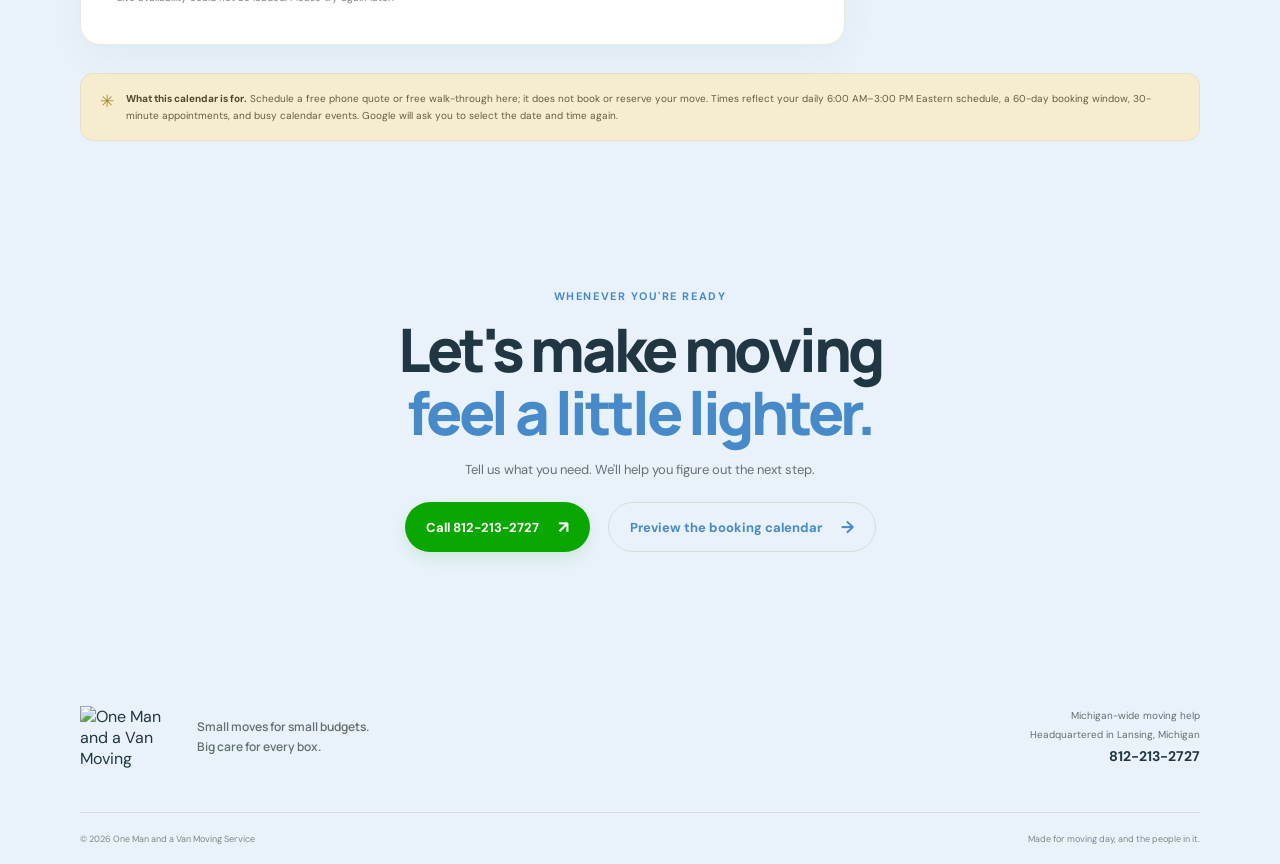
==== commit c7e53aa3: "Consolidate site pages and simplify header Unify Home, Services, Vision, and Booking content on the " ====
--- a/index.html
+++ b/index.html
@@ -8,44 +8,46 @@
     <title>One Man and a Van | Small moves, made easier</title>
     <link rel="preconnect" href="https://assets.nicepagecdn.com">
     <link rel="stylesheet" href="styles.css">
+    <script src="services.js" defer></script>
+    <script src="availability-provider.js" defer></script>
+    <script src="booking.js" defer></script>
   </head>
   <body>
     <header class="site-header home-header">
-      <a class="brand" href="index.html" aria-label="One Man and a Van home">
+      <a class="brand" href="#home" aria-label="One Man and a Van home">
         <img src="https://assets.nicepagecdn.com/6b7135ac/6633227/images/Screenshot_20260328_005034_KeepNotes-1.png" alt="One Man and a Van Moving Service hand-drawn logo">
       </a>
       <p class="header-location">Headquartered in Lansing, Michigan</p>
-      <nav class="main-nav" aria-label="Main navigation">
-        <a href="index.html" aria-current="page">Home</a>
-        <a href="services.html">Services &amp; Rates</a>
-        <a href="vision.html">Vision</a>
-        <a href="booking.html">Booking</a>
-      </nav>
-      <a class="header-cta" href="#get-started">Let's talk <span aria-hidden="true">↗</span></a>
+      <a class="header-cta" href="tel:+18122132727">Call now <span aria-hidden="true">↗</span></a>
     </header>
 
     <main>
       <section class="hero page-wrap" id="home">
-        <div class="hero-copy">
-          <p class="eyebrow"><span class="eyebrow-dot"></span> Your friendly Michigan moving crew</p>
-          <h1>Small move?<br><span>Big relief.</span></h1>
-          <p class="hero-description">Moving a few things shouldn't mean a big headache. Get a helping hand, a fair price, and a team that treats your stuff like their own.</p>
-          <div class="hero-actions">
-            <a class="button button-primary" href="#get-started">Find your kind of move <span aria-hidden="true">→</span></a>
-            <a class="button button-secondary" href="#why-us">Why Us <span aria-hidden="true">→</span></a>
-            <a class="button button-secondary" href="#our-approach">Our Approach <span aria-hidden="true">→</span></a>
-            <a class="phone-link" href="tel:+18122132727"><span class="phone-icon" aria-hidden="true">↗</span><span><small>Rather talk it through?</small><strong>812-213-2727</strong></span></a>
-          </div>
-          <div class="hero-notes">
-            <span><span aria-hidden="true">✓</span> Clear, honest pricing</span>
-            <span><span aria-hidden="true">✓</span> Michigan-wide service</span>
-          </div>
-        </div>
         <div class="hero-art">
           <div class="sunburst" aria-hidden="true"></div>
           <img class="hero-logo" src="https://assets.nicepagecdn.com/6b7135ac/6633227/images/Screenshot_20260328_005034_KeepNotes-1.png" alt="The original One Man and a Van hand-drawn van and moving boxes logo">
           <div class="floating-note"><span class="note-icon" aria-hidden="true">✳</span><span><strong>Good people.</strong><br>Good moves.</span></div>
           <p class="art-caption">A little help goes a long way.</p>
+        </div>
+        <div class="hero-copy">
+          <p class="eyebrow"><span class="eyebrow-dot"></span> Your friendly Michigan moving crew</p>
+          <h1>Small move?<br><span>Big relief.</span></h1>
+          <p class="hero-description">Moving a few things shouldn't mean a big headache. Get a helping hand, a fair price, and a team that treats your stuff like their own.</p>
+          <div class="hero-pricing" aria-label="Hourly rates and price ceiling">
+            <div class="hero-price"><strong>$35</strong><span>packing<br>per hour / person</span></div>
+            <div class="hero-price"><strong>$50</strong><span>moving<br>per hour / person</span></div>
+            <div class="hero-price hero-price-ceiling"><strong>$100</strong><span>hourly price<br>ceiling</span></div>
+          </div>
+          <a class="button button-primary hero-call-button" href="tel:+18122132727">Call 812-213-2727 <span aria-hidden="true">↗</span></a>
+          <nav class="hero-section-links" aria-label="Explore this page">
+            <a class="button button-secondary" href="#rates">Services &amp; rates <span aria-hidden="true">↓</span></a>
+            <a class="button button-secondary" href="#vision">Our vision <span aria-hidden="true">↓</span></a>
+            <a class="button button-secondary" href="#booking">Free quote <span aria-hidden="true">↓</span></a>
+          </nav>
+          <div class="hero-notes">
+            <span><span aria-hidden="true">✓</span> Clear, honest pricing</span>
+            <span><span aria-hidden="true">✓</span> Michigan-wide service</span>
+          </div>
         </div>
       </section>
 
@@ -71,21 +73,21 @@
             <div class="service-icon icon-boxes" aria-hidden="true"><span></span><span></span></div>
             <h3>A hand with the big stuff</h3>
             <p>Need help lifting, loading, or unloading? Hire a friendly mover (or two) and keep the rest of the move in your hands.</p>
-            <a href="services.html#moving-help" class="text-link">Explore moving help <span aria-hidden="true">→</span></a>
+            <a href="#moving-help" class="text-link">Explore moving help <span aria-hidden="true">→</span></a>
           </article>
           <article class="service-card card-yellow">
             <span class="card-number">02</span>
             <div class="service-icon icon-spark" aria-hidden="true">✳</div>
             <h3>A move made for you</h3>
             <p>From a studio apartment to a careful furniture delivery, we'll make a plan that fits your needs and your budget.</p>
-            <a href="services.html#packing-help" class="text-link">Find your fit <span aria-hidden="true">→</span></a>
+            <a href="#packing-help" class="text-link">Find your fit <span aria-hidden="true">→</span></a>
           </article>
           <article class="service-card card-green">
             <span class="card-number">03</span>
             <div class="service-icon icon-tag" aria-hidden="true"><span>$</span></div>
             <h3>Pricing you can understand</h3>
             <p>Packing from $35/hr per person; moving from $50/hr per person. We'll talk through the details upfront, so you know what to expect before moving day.</p>
-            <a href="services.html#rates" class="text-link">See what makes us different <span aria-hidden="true">→</span></a>
+            <a href="#rates" class="text-link">See what makes us different <span aria-hidden="true">→</span></a>
           </article>
         </div>
       </section>
@@ -111,7 +113,7 @@
         </div>
       </section>
 
-      <section class="approach-section page-wrap" id="our-approach">
+      <section class="approach-section page-wrap" id="vision">
         <div class="approach-card">
           <div class="approach-mark" aria-hidden="true">✳</div>
           <div>
@@ -119,8 +121,264 @@
             <h2>Thoughtful moves,<br>with less waste.</h2>
           </div>
           <p>We care about the communities we move through. Our vision is a more holistic service, with less waste and a better fit for everyone.</p>
-          <a class="button button-light" href="vision.html">Get to know us <span aria-hidden="true">→</span></a>
-        </div>
+          <a class="button button-light" href="#vision-principles">Get to know us <span aria-hidden="true">→</span></a>
+        </div>
+      </section>
+
+      <section class="service-stats" aria-label="Service highlights">
+        <div class="page-wrap service-stats-inner">
+          <div><strong id="families-served-count" aria-label="155+">155+</strong><span>families served</span></div>
+          <div><strong>120+</strong><span>ways to tailor your move</span></div>
+        </div>
+      </section>
+
+      <section class="rates-section page-wrap" id="rates">
+        <div class="section-heading">
+          <div>
+            <p class="eyebrow">Services &amp; rates</p>
+            <h2>Helpful options.<br><span>Honest rates.</span></h2>
+          </div>
+          <p>Pick the help you need, leave out what you don't. Rates are per person, so you can choose the right amount of support for your move.</p>
+        </div>
+        <div class="rates-grid">
+          <article class="rate-card card-yellow" id="packing-help">
+            <span class="rate-label">Pack it with care</span>
+            <div class="rate-price"><strong>$35</strong><span>per hour / person</span></div>
+            <h3>Packing help</h3>
+            <p>Bring in a packer before moving day or on the day itself. Packing paper, careful handling, plastic wrap, and some donated boxes are free when available.</p>
+          </article>
+          <article class="rate-card card-blue" id="moving-help">
+            <span class="rate-label">The heavy lifting</span>
+            <div class="rate-price"><strong>$50</strong><span>per hour / person</span></div>
+            <h3>Moving, lifting &amp; hauling</h3>
+            <p>Trained movers and a fully insured van and trailer help get your belongings where they're going, with the right protection along the way.</p>
+          </article>
+        </div>
+        <p class="rates-note"><strong>$100/hour price ceiling</strong><span>This is a ceiling, not the starting rate. Packing help starts at $35/hour per person and moving help at $50/hour per person. Ask about estimates and any travel or short-notice fees before your move.</span></p>
+      </section>
+
+      <section class="details-section service-details-section" id="service-options">
+        <div class="page-wrap">
+          <div class="section-heading">
+            <div>
+              <p class="eyebrow">More ways to make it work</p>
+              <h2>Little things that make<br><span>a big difference.</span></h2>
+            </div>
+            <p>Thoughtful options for different budgets, move sizes, and the stuff that doesn't fit in a standard box.</p>
+          </div>
+          <div class="details-grid">
+            <article class="detail-card" tabindex="0">
+              <span class="detail-icon" aria-hidden="true">$</span>
+              <h3>Low-income leniency</h3>
+              <p>Reduced rates are available with proof of household tax return or unemployment: $5 off per hour within 200% of the federal poverty level, or $10 off per hour within the federal poverty level.</p>
+            </article>
+            <article class="detail-card" tabindex="0">
+              <span class="detail-icon" aria-hidden="true">↗</span>
+              <h3>You rent, we haul</h3>
+              <p>Need a larger rental truck? A $20–$50 discount is applied to the move. If we arrange the rental, you cover the rental provider's mileage and fees; those average $100–$200.</p>
+            </article>
+            <article class="detail-card" tabindex="0">
+              <span class="detail-icon" aria-hidden="true">✳</span>
+              <h3>Free estimates</h3>
+              <p>Get a free virtual, over-the-phone, or local in-home estimate and talk through what your move actually needs.</p>
+            </article>
+            <article class="detail-card" tabindex="0">
+              <span class="detail-icon" aria-hidden="true">□</span>
+              <h3>Boxes to pass along</h3>
+              <p>Donated moving boxes are free when available, with up to five boxes offered through the community box initiative.</p>
+            </article>
+            <article class="detail-card" tabindex="0">
+              <span class="detail-icon" aria-hidden="true">↻</span>
+              <h3>Reusable storage tubs</h3>
+              <p>Borrow clear 40-quart tubs for a $2 deposit or 70-quart tubs for $3. Deposits are 100% refundable when tubs are returned.</p>
+            </article>
+            <article class="detail-card" tabindex="0">
+              <span class="detail-icon" aria-hidden="true">⌁</span>
+              <h3>Arrival &amp; short-notice fees</h3>
+              <p>Arrival is free within 25 miles of Lansing. Outside the Greater Lansing area, the arrival-and-return fee is $0.76 per mile. Jobs within 48 hours add $10/hour; within 24 hours add $20/hour.</p>
+            </article>
+          </div>
+        </div>
+      </section>
+
+      <section class="included-section page-wrap" id="included">
+        <div class="included-layout">
+          <div class="included-copy">
+            <p class="eyebrow">A few good things come standard</p>
+            <h2>Careful hands.<br><span>Protected belongings.</span></h2>
+            <p>Every hourly service includes trained help and the essentials for a more careful move, without hiding the useful details in the fine print.</p>
+          </div>
+          <ul class="included-list">
+            <li>Fully insured van and trailer for cargo transportation</li>
+            <li>$3 million liability coverage</li>
+            <li>$25,000 cargo liability coverage at $1 per pound</li>
+            <li>Courtesy mattress protectors and moving blankets</li>
+            <li>Courtesy floor, shoe, door, and doorway covers</li>
+            <li>Enhanced Chauffeur's License for drivers able to safely operate vehicles up to 26,000 lb GVWR</li>
+          </ul>
+        </div>
+      </section>
+
+      <section class="faq-section" id="service-questions">
+        <div class="page-wrap">
+          <div class="section-heading">
+            <div>
+              <p class="eyebrow">A few common questions</p>
+              <h2>The details, <span>made clear.</span></h2>
+            </div>
+            <p>Every move is a little different. Here are answers to some common questions.</p>
+          </div>
+          <div class="faq-list">
+            <details>
+              <summary>Where do you serve?</summary>
+              <div class="faq-answer"><p>Lansing is the home base, with licensed and insured moving services available throughout Michigan.</p></div>
+            </details>
+            <details>
+              <summary>How are arrival and drive times charged?</summary>
+              <div class="faq-answer"><p>Arrival is free for homes within 25 miles of Lansing. Outside the Greater Lansing area, the listed fee is $0.76 per mile to arrive and return. The company says travel to the starting home and back to the office is not billed. For multiple trips between addresses, its stated addendum caps that drive time at 1.5 times. Ask for the exact travel calculation with your estimate.</p></div>
+            </details>
+            <details>
+              <summary>What does the low-income discount require?</summary>
+              <div class="faq-answer"><p>Provide proof of household tax return or unemployment. Eligible households receive $5/hour off within 200% of the federal poverty level, or $10/hour off within the federal poverty level.</p></div>
+            </details>
+            <details>
+              <summary>Can I bring my own rental truck?</summary>
+              <div class="faq-answer"><p>Yes. The rental discount applies whether you provide the rental or we arrange it. The $20–$50 discount applies to a larger rental; rental-provider mileage and fees are separate.</p></div>
+            </details>
+            <details>
+              <summary>What do packing supplies cost?</summary>
+              <div class="faq-answer"><p>Packing paper, careful handling, plastic wrap, and some donated boxes are free when available. Listed supply prices include bags at $0.50, small boxes at $2, medium boxes at $2.50, large boxes at $3, and a roll of tape at $5. Tub deposits are $2 for 40-quart tubs and $3 for 70-quart tubs, refunded when returned.</p></div>
+            </details>
+            <details>
+              <summary>Can you help on short notice?</summary>
+              <div class="faq-answer"><p>Moves needed within 48 hours add $10/hour; moves needed within 24 hours add $20/hour. Give us a call to talk through timing.</p></div>
+            </details>
+          </div>
+        </div>
+      </section>
+
+      <section class="trust-strip vision-trust-strip" aria-label="Our vision">
+        <div class="page-wrap trust-inner">
+          <p>Good for people. <em>Gentler on our planet.</em></p>
+          <span class="trust-divider" aria-hidden="true"></span>
+          <p>Thoughtful moves, made more accessible.</p>
+        </div>
+      </section>
+
+      <section class="details-section vision-principles-section" id="vision-principles">
+        <div class="page-wrap">
+          <div class="section-heading">
+            <div>
+              <p class="eyebrow">What we stand for</p>
+              <h2>Moving with <span>more meaning.</span></h2>
+            </div>
+            <p>We want to make high-quality help feel more approachable—for your budget, your family, and the community we all share.</p>
+          </div>
+          <div class="details-grid">
+            <article class="detail-card">
+              <span class="detail-icon" aria-hidden="true">$</span>
+              <h3>A fair price, not a starting bid</h3>
+              <p>We aim to make $100 per hour a price ceiling, not the starting rate. Packing help starts at $35/hour per person, and moving help at $50/hour per person, so you can choose what your move needs.</p>
+            </article>
+            <article class="detail-card">
+              <span class="detail-icon" aria-hidden="true">↻</span>
+              <h3>A little less waste</h3>
+              <p>Our Net-Zero Initiative gives donated boxes another trip and offers reusable storage tubs on a fully refundable deposit. Small acts of reuse can add up for our neighbors and our environment.</p>
+            </article>
+            <article class="detail-card">
+              <span class="detail-icon" aria-hidden="true">♡</span>
+              <h3>Moving is a family thing</h3>
+              <p>We welcome the people who support you. Staying connected around the milestones and details can make a move feel a little easier, whatever independence looks like for you.</p>
+            </article>
+          </div>
+        </div>
+      </section>
+
+      <section class="included-section page-wrap vision-choices-section" id="vision-choices">
+        <div class="included-layout">
+          <div class="included-copy">
+            <p class="eyebrow">Help that meets you where you are</p>
+            <h2>Flexible help.<br><span>Thoughtful choices.</span></h2>
+            <p>Everyone's move is different. We want our service to make room for your budget, your plans, and the help you already have lined up.</p>
+          </div>
+          <ul class="included-list">
+            <li>Reduced hourly rates for qualifying low-income households</li>
+            <li>Discounts when a larger rental truck is needed</li>
+            <li>Options to bring your own rental or have us arrange it</li>
+            <li>Free donated boxes when available</li>
+            <li>Reusable storage tubs with a refundable deposit</li>
+            <li>Free virtual, phone, and local in-home estimates</li>
+          </ul>
+        </div>
+      </section>
+
+      <section class="approach-section page-wrap vision-neighbors-section">
+        <div class="approach-card">
+          <div class="approach-mark" aria-hidden="true">✳</div>
+          <div>
+            <p class="eyebrow">A good move is a team effort</p>
+            <h2>Neighbors helping<br>neighbors.</h2>
+          </div>
+          <p>From passing along boxes to finding just the right amount of moving help, we want to make small businesses and local communities stronger.</p>
+          <a class="button button-light" href="#rates">Explore our services <span aria-hidden="true">→</span></a>
+        </div>
+      </section>
+
+      <section class="booking-area" id="booking">
+        <div class="booking-hero page-wrap">
+          <div>
+            <p class="eyebrow"><span class="eyebrow-dot"></span> Your free moving quote</p>
+            <h2>Let's talk through <span>your move.</span></h2>
+            <p>Use the calendar to schedule a free phone appointment or a free walk-through. Friendly reminder, this is for your quote, not to reserve your moving day.</p>
+          </div>
+          <div class="booking-preview-badge" id="booking-source-label" role="status"><span aria-hidden="true">✳</span> Connecting to Google Calendar…</div>
+        </div>
+
+        <section class="booking-section page-wrap" aria-labelledby="calendar-title">
+          <div class="booking-calendar-card">
+            <div class="booking-calendar-heading">
+              <div>
+                <p class="eyebrow">Schedule a free quote</p>
+                <h3 id="calendar-title">Choose a time to talk.</h3>
+              </div>
+              <div class="booking-month-controls" aria-label="Calendar navigation">
+                <button class="month-button" id="previous-month" type="button" aria-label="Previous month">‹</button>
+                <strong id="calendar-month" aria-live="polite"></strong>
+                <button class="month-button" id="next-month" type="button" aria-label="Next month">›</button>
+              </div>
+            </div>
+
+            <div class="booking-legend" aria-label="Calendar key">
+              <span><i class="legend-dot legend-available" aria-hidden="true"></i> Times available</span>
+              <span><i class="legend-dot legend-unavailable" aria-hidden="true"></i> No times</span>
+            </div>
+
+            <div class="booking-calendar" role="group" aria-label="Appointment availability">
+              <div class="calendar-weekday"><abbr title="Sunday">S</abbr></div>
+              <div class="calendar-weekday"><abbr title="Monday">M</abbr></div>
+              <div class="calendar-weekday"><abbr title="Tuesday">T</abbr></div>
+              <div class="calendar-weekday"><abbr title="Wednesday">W</abbr></div>
+              <div class="calendar-weekday"><abbr title="Thursday">T</abbr></div>
+              <div class="calendar-weekday"><abbr title="Friday">F</abbr></div>
+              <div class="calendar-weekday"><abbr title="Saturday">S</abbr></div>
+              <div class="calendar-days" id="calendar-days" aria-live="polite"></div>
+            </div>
+            <p class="calendar-status" id="calendar-status" role="status">Loading live availability…</p>
+          </div>
+
+          <aside class="booking-help-card">
+            <span class="booking-help-icon" aria-hidden="true">♡</span>
+            <p class="eyebrow">Need to move right away?</p>
+            <h3>Call us directly.</h3>
+            <p>For immediate or last-minute moves, call to talk through timing. This calendar is only for scheduling a free quote.</p>
+            <a class="text-link" href="tel:+18122132727">Call now: 812-213-2727 <span aria-hidden="true">↗</span></a>
+          </aside>
+        </section>
+
+        <section class="booking-disclaimer page-wrap" aria-label="Booking information">
+          <span aria-hidden="true">✳</span>
+          <p><strong>What this calendar is for.</strong> Schedule a free phone quote or free walk-through here; it does not book or reserve your move. Times reflect your daily 6:00 AM–3:00 PM Eastern schedule, a 60-day booking window, 30-minute appointments, and busy calendar events. Google will ask you to select the date and time again.</p>
+        </section>
       </section>
 
       <section class="closing-section page-wrap" id="get-started">
@@ -129,10 +387,24 @@
         <p>Tell us what you need. We'll help you figure out the next step.</p>
         <div class="closing-actions">
           <a class="button button-primary" href="tel:+18122132727">Call 812-213-2727 <span aria-hidden="true">↗</span></a>
-          <a class="button button-secondary preview-note" href="booking.html">Preview the booking calendar <span aria-hidden="true">→</span></a>
+          <a class="button button-secondary preview-note" href="#booking">Preview the booking calendar <span aria-hidden="true">→</span></a>
         </div>
       </section>
     </main>
+
+    <dialog class="availability-dialog" id="availability-dialog" aria-labelledby="selected-date">
+      <div class="availability-dialog-header">
+        <div>
+          <p class="eyebrow">Your free quote</p>
+          <h2 id="selected-date"></h2>
+        </div>
+        <button class="dialog-close" id="close-availability" type="button" aria-label="Close available times">×</button>
+      </div>
+      <p class="availability-intro">Choose a time to schedule a free phone quote or walk-through. This appointment does not reserve your moving day.</p>
+      <div class="booking-time-list" id="booking-times"></div>
+      <p class="booking-selection" id="booking-selection" role="status" aria-live="polite">Google will ask you to select your quote appointment time again.</p>
+      <p class="booking-notice">For an immediate move, call 812-213-2727. A quote appointment does not reserve a moving date.</p>
+    </dialog>
 
     <footer class="site-footer">
       <div class="page-wrap footer-main">
--- a/styles.css
+++ b/styles.css
@@ -45,14 +45,12 @@
 .header-location { position: absolute; bottom: 5px; left: 0; margin: 0; color: #7b8985; font-size: 9px; line-height: 1; }
 .brand { display: flex; width: 90px; height: 68px; align-items: center; flex: 0 0 auto; }
 .brand img { display: block; width: 100%; height: 100%; object-fit: contain; }
-.main-nav { display: flex; align-items: center; gap: clamp(24px, 4vw, 52px); margin-left: auto; }
-.main-nav a { color: #485c66; font-size: 13px; font-weight: 600; transition: color .2s ease; }
-.main-nav a:hover, .footer-contact a:hover { color: var(--brand); }
+.footer-contact a:hover { color: var(--brand); }
 .header-cta { padding: 13px 20px; border: 1px solid #d5ddd9; border-radius: 999px; font-size: 13px; font-weight: 700; white-space: nowrap; transition: background .2s ease, color .2s ease; }
 .header-cta span { padding-left: 10px; font-size: 16px; }
 .header-cta:hover { color: white; background: var(--brand-hover); border-color: var(--brand-hover); }
 
-.hero { min-height: 600px; display: grid; grid-template-columns: 1fr 1.05fr; align-items: center; gap: 40px; padding-top: 40px; padding-bottom: 70px; }
+.hero { min-height: 600px; display: grid; grid-template-columns: 1.05fr 1fr; align-items: center; gap: 40px; padding-top: 40px; padding-bottom: 70px; }
 .hero-copy { position: relative; z-index: 1; padding: 12px 0 18px; }
 .eyebrow { margin: 0 0 22px; color: var(--brand); font-size: 11px; font-weight: 700; letter-spacing: .14em; text-transform: uppercase; }
 .eyebrow-dot { display: inline-block; width: 8px; height: 8px; margin-right: 7px; background: var(--yellow); border-radius: 50%; vertical-align: 1px; }
@@ -62,6 +60,16 @@
 h1 span, h2 span { color: var(--brand); }
 .hero-description { max-width: 430px; margin-bottom: 30px; color: var(--muted); font-size: 16px; line-height: 1.75; }
 .hero-actions { display: flex; flex-wrap: wrap; align-items: center; gap: 24px; }
+.hero-pricing { display: grid; grid-template-columns: repeat(3, minmax(0, 1fr)); gap: 9px; margin: 24px 0 0; }
+.hero-price { min-height: 83px; display: flex; flex-direction: column; justify-content: center; padding: 10px 12px; border: 1px solid #d6e4f0; border-radius: 12px; background: #ffffffb8; }
+.hero-price strong { color: var(--brand); font-family: var(--display); font-size: 25px; letter-spacing: -.06em; line-height: 1; }
+.hero-price span { margin-top: 6px; color: var(--muted); font-size: 9px; line-height: 1.35; }
+.hero-price-ceiling { border-color: #e8dfc7; background: #f6edce; }
+.hero-price-ceiling strong { color: #675a36; }
+.hero-call-button { margin: 15px 0 12px; }
+.hero-section-links { display: grid; grid-template-columns: repeat(3, minmax(0, 1fr)); gap: 8px; }
+.hero-section-links .button { min-height: 42px; gap: 8px; padding-inline: 9px; font-size: 10px; white-space: nowrap; }
+.hero-section-links .button span { font-size: 14px; }
 .button { min-height: 50px; display: inline-flex; align-items: center; justify-content: center; gap: 19px; padding: 0 21px; border-radius: 999px; font-size: 13px; font-weight: 700; transition: transform .2s ease, background .2s ease; }
 .button:hover { transform: translateY(-2px); }
 .button-primary { background: var(--action); color: white; box-shadow: 0 7px 16px #0aa7001c; }
@@ -101,7 +109,7 @@
 .section-heading > p { max-width: 320px; margin-bottom: 7px; color: var(--muted); font-size: 14px; line-height: 1.7; }
 .service-grid { display: grid; grid-template-columns: repeat(3, 1fr); gap: 16px; }
 .service-card { min-height: 330px; position: relative; display: flex; flex-direction: column; align-items: flex-start; padding: 27px 28px 25px; border-radius: 18px; overflow: hidden; }
-.card-blue { background: #e9f2fa; }
+.card-blue { background: #adcce9; }
 .card-yellow { background: #f6edce; }
 .card-green { background: #dceaf5; }
 .card-number { position: absolute; top: 28px; right: 27px; color: #647d83; font-size: 10px; font-weight: 700; letter-spacing: .12em; }
@@ -161,7 +169,6 @@
 .footer-bottom { min-height: 52px; display: flex; align-items: center; justify-content: space-between; gap: 20px; border-top: 1px solid #d6ded7; color: #7b8985; font-size: 9px; }
 
 .service-page-header { border-bottom: 1px solid #e8e8df; }
-.main-nav a[aria-current="page"] { color: var(--brand); }
 .services-hero { min-height: 420px; display: grid; grid-template-columns: 1fr 340px; align-items: center; gap: 70px; padding-top: 72px; padding-bottom: 75px; }
 .services-hero .eyebrow { margin-bottom: 17px; }
 .services-hero h1 { max-width: 720px; margin-bottom: 20px; font-size: clamp(48px, 6vw, 72px); }
@@ -174,7 +181,7 @@
 .service-note strong { margin-bottom: 9px; font-family: var(--display); font-size: 54px; letter-spacing: -.07em; line-height: .95; }
 .service-note > span:last-child { color: #5b7275; font-size: 12px; }
 .service-stats { background: #e9f2fa; }
-.service-stats-inner { min-height: 88px; display: grid; grid-template-columns: repeat(3, 1fr); align-items: center; }
+.service-stats-inner { min-height: 88px; display: grid; grid-template-columns: repeat(2, 1fr); align-items: center; }
 .service-stats-inner > div { display: flex; align-items: baseline; justify-content: center; gap: 10px; padding: 10px 20px; }
 .service-stats-inner > div + div { border-left: 1px solid #adcce9; }
 .service-stats strong { color: var(--brand); font-family: var(--display); font-size: 24px; letter-spacing: -.06em; }
@@ -235,7 +242,7 @@
 .booking-hero { display: flex; align-items: end; justify-content: space-between; gap: 32px; padding-top: 74px; padding-bottom: 48px; }
 .booking-hero > div:first-child { max-width: 700px; }
 .booking-hero .eyebrow { margin-bottom: 16px; }
-.booking-hero h1 { max-width: 690px; margin-bottom: 17px; font-size: clamp(48px, 6vw, 70px); }
+.booking-hero h2 { max-width: 690px; margin-bottom: 17px; font-size: clamp(38px, 5vw, 58px); font-weight: 800; line-height: 1; }
 .booking-hero > div:first-child > p:last-child { max-width: 590px; margin: 0; color: var(--muted); font-size: 14px; line-height: 1.8; }
 .booking-preview-badge { flex: 0 0 auto; display: inline-flex; align-items: center; gap: 9px; margin-bottom: 5px; padding: 12px 16px; border: 1px solid #e8dfc7; border-radius: 999px; background: #f6edce; color: #675a36; font-size: 10px; font-weight: 700; }
 .booking-preview-badge span { color: #ac8123; font-size: 16px; }
@@ -243,7 +250,7 @@
 .booking-calendar-card { min-width: 0; padding: clamp(22px, 4vw, 36px); border: 1px solid #e9e9e1; border-radius: 20px; background: var(--white); box-shadow: 0 14px 36px #2743520b; }
 .booking-calendar-heading { display: flex; align-items: center; justify-content: space-between; gap: 20px; margin-bottom: 27px; }
 .booking-calendar-heading .eyebrow { margin-bottom: 10px; }
-.booking-calendar-heading h2 { margin: 0; font-size: clamp(22px, 3vw, 30px); font-weight: 800; letter-spacing: -.05em; }
+.booking-calendar-heading h2, .booking-calendar-heading h3 { margin: 0; font-size: clamp(22px, 3vw, 30px); font-weight: 800; letter-spacing: -.05em; }
 .booking-month-controls { display: flex; flex: 0 0 auto; align-items: center; gap: 12px; }
 .booking-month-controls strong { min-width: 132px; font-family: var(--display); font-size: 13px; text-align: center; }
 .month-button, .dialog-close { display: grid; place-items: center; border: 1px solid #d6e4f0; border-radius: 50%; background: #ffffff; color: var(--brand); cursor: pointer; transition: background .2s ease, border-color .2s ease; }
@@ -275,7 +282,7 @@
 .booking-help-card { padding: 26px; border: 1px solid #d6e4f0; border-radius: 18px; background: #e9f2fa; }
 .booking-help-icon { width: 42px; height: 42px; display: grid; place-items: center; margin-bottom: 24px; border-radius: 14px; background: #ffffff; color: var(--brand); font-size: 22px; }
 .booking-help-card .eyebrow { margin-bottom: 10px; font-size: 9px; }
-.booking-help-card h2 { margin-bottom: 13px; font-size: 23px; line-height: 1.15; }
+.booking-help-card h2, .booking-help-card h3 { margin-bottom: 13px; font-family: var(--display); font-size: 23px; letter-spacing: -.05em; line-height: 1.15; }
 .booking-help-card > p:not(.eyebrow) { margin-bottom: 22px; color: var(--muted); font-size: 11px; line-height: 1.75; }
 .booking-help-card .text-link { font-size: 11px; }
 .booking-disclaimer { display: flex; align-items: flex-start; gap: 12px; margin-bottom: 100px; padding: 16px 19px; border: 1px solid #e8dfc7; border-radius: 13px; background: #f6edce; color: #665c42; }
@@ -311,8 +318,6 @@
   .page-wrap, .site-header { width: min(100% - 40px, 680px); }
   .site-header { min-height: 80px; gap: 16px; }
   .brand { width: 72px; height: 56px; }
-  .main-nav { gap: 18px; }
-  .main-nav a { font-size: 11px; }
   .header-cta { padding: 11px 15px; font-size: 11px; }
   .hero { min-height: 540px; gap: 15px; padding-top: 30px; }
   .hero-description { font-size: 14px; }
@@ -337,11 +342,9 @@
   .home-header { min-height: 84px; }
   .header-location { bottom: 4px; font-size: 8px; }
   .brand { width: 58px; height: 48px; }
-  .main-nav { gap: 12px; }
-  .main-nav a { font-size: 10px; }
   .header-cta { padding: 10px 12px; font-size: 10px; }
   .header-cta span { padding-left: 5px; }
-  .hero { display: flex; flex-direction: column; align-items: stretch; gap: 0; padding-top: 45px; padding-bottom: 40px; }
+  .hero { min-height: 0; display: grid; grid-template-columns: 1fr; align-items: stretch; gap: 0; padding-top: 14px; padding-bottom: 40px; }
   .hero-copy { padding: 0; }
   .eyebrow { font-size: 9px; }
   h1 { font-size: clamp(54px, 15vw, 75px); }
@@ -350,9 +353,16 @@
   .button { min-height: 46px; padding-inline: 17px; font-size: 11px; }
   .phone-link { gap: 7px; }
   .phone-icon { width: 30px; height: 30px; }
-  .hero-notes { gap: 12px; margin-top: 24px; font-size: 9px; }
-  .hero-art { min-height: 320px; margin: 8px -12px 0; }
-  .hero-logo { width: 84%; transform: translateY(-35px); }
+  .hero-notes { gap: 12px; margin-top: 15px; font-size: 9px; }
+  .hero-pricing { gap: 6px; margin-top: 15px; }
+  .hero-price { min-height: 72px; padding: 8px; }
+  .hero-price strong { font-size: 22px; }
+  .hero-price span { margin-top: 4px; font-size: 8px; }
+  .hero-call-button { margin: 12px 0 9px; }
+  .hero-section-links { gap: 6px; }
+  .hero-section-links .button { min-height: 40px; gap: 5px; padding-inline: 5px; font-size: 9px; }
+  .hero-art { min-height: 185px; margin: 0; }
+  .hero-logo { width: 64%; max-width: 280px; transform: none; }
   .sunburst { width: 78px; height: 78px; top: 1%; right: 7%; }
   .floating-note { right: 0; bottom: -5%; padding: 10px 13px; font-size: 9px; }
   .floating-note strong { font-size: 11px; }
@@ -414,13 +424,13 @@
   .faq-answer { font-size: 11px; }
   .service-closing { padding-top: 65px; padding-bottom: 75px; }
   .booking-hero { display: block; padding-top: 52px; padding-bottom: 30px; }
-  .booking-hero h1 { font-size: clamp(44px, 12vw, 60px); }
+  .booking-hero h2 { font-size: clamp(38px, 10vw, 52px); }
   .booking-hero > div:first-child > p:last-child { font-size: 12px; }
   .booking-preview-badge { margin-top: 21px; padding: 10px 13px; font-size: 9px; }
   .booking-section { grid-template-columns: 1fr; gap: 14px; }
   .booking-calendar-card { padding: 20px 16px; }
   .booking-calendar-heading { align-items: flex-start; flex-direction: column; gap: 16px; margin-bottom: 20px; }
-  .booking-calendar-heading h2 { font-size: 24px; }
+  .booking-calendar-heading h2, .booking-calendar-heading h3 { font-size: 24px; }
   .booking-month-controls { align-self: stretch; justify-content: space-between; }
   .booking-legend { gap: 12px; font-size: 9px; }
   .booking-calendar, .calendar-days { gap: 4px; }
@@ -432,12 +442,6 @@
   .availability-dialog { width: 100%; padding: 26px 22px; border-radius: 0; }
 }
 
-@media (max-width: 420px) {
-  .site-header .header-cta { display: none; }
-  .main-nav { gap: 10px; }
-  .main-nav a { font-size: 9px; }
-}
-
 @media (prefers-reduced-motion: reduce) {
   html { scroll-behavior: auto; }
   *, *::before, *::after { animation-duration: .01ms !important; transition-duration: .01ms !important; }
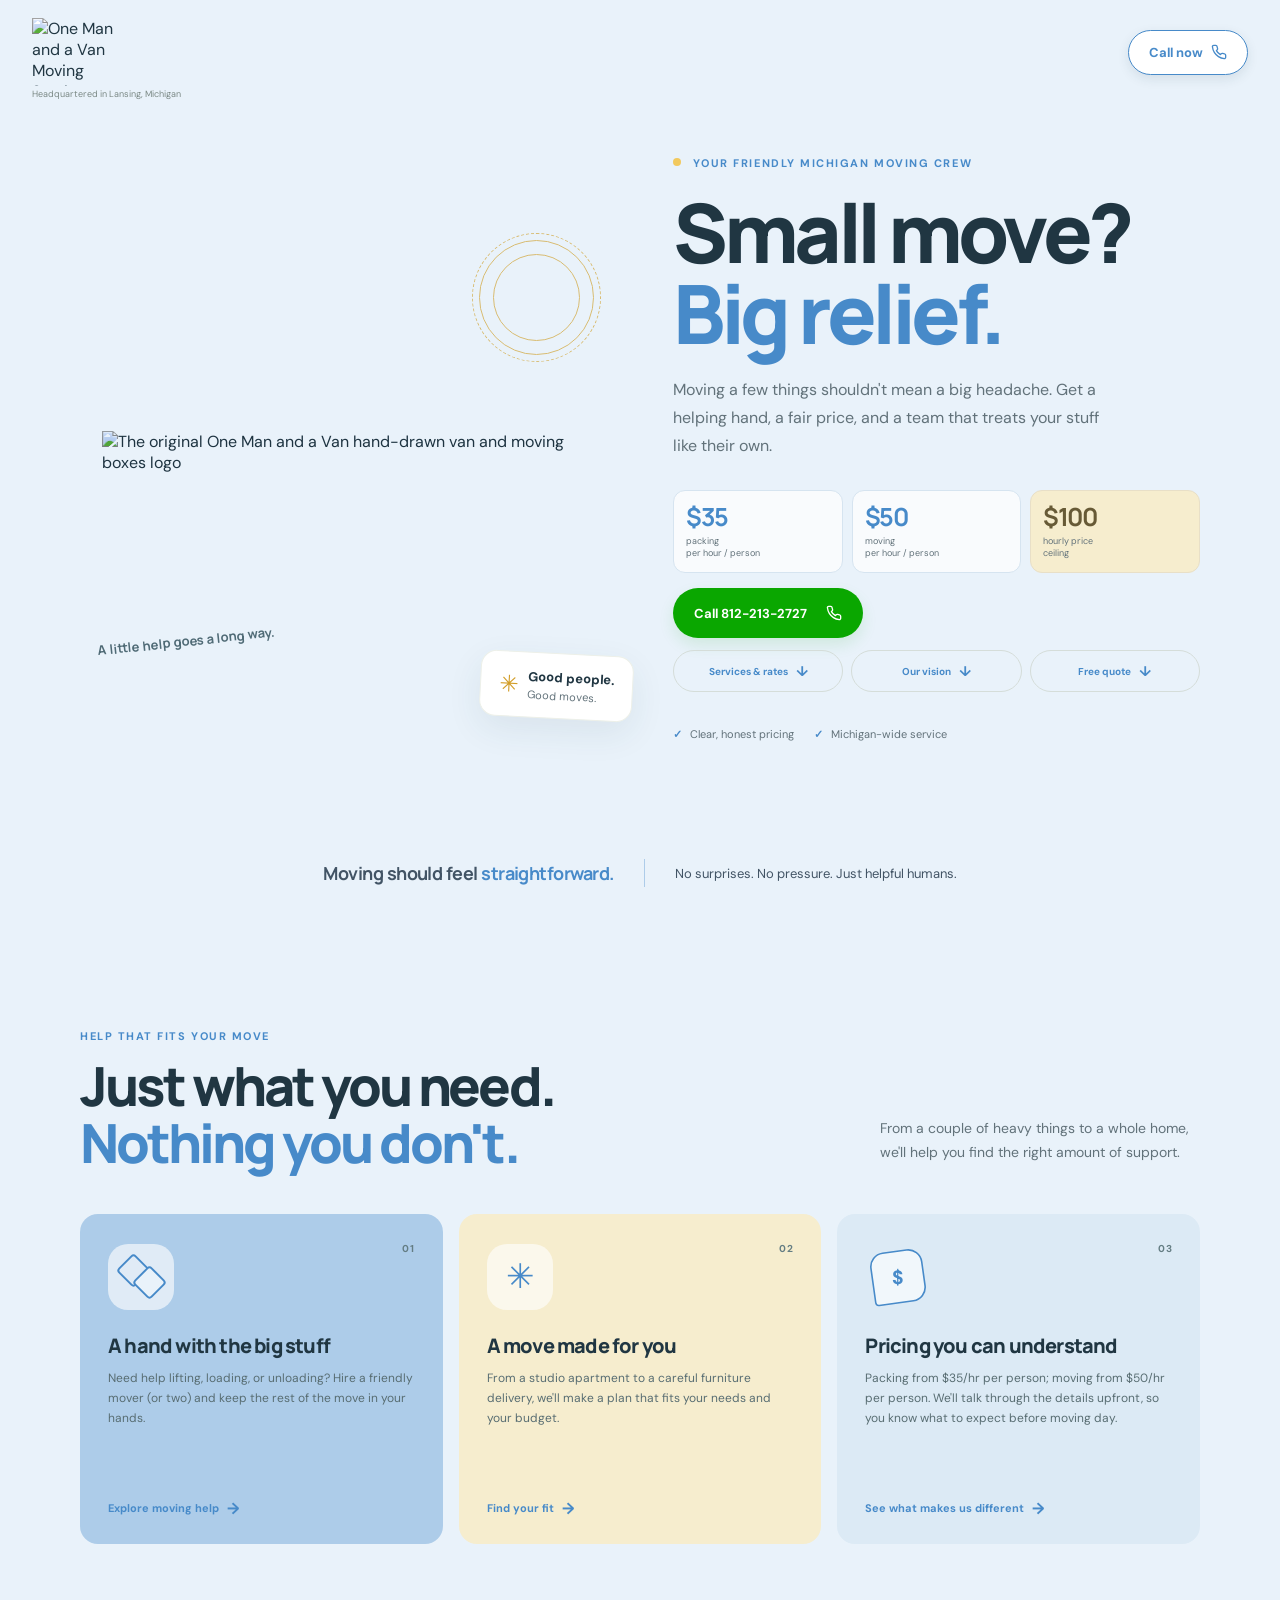
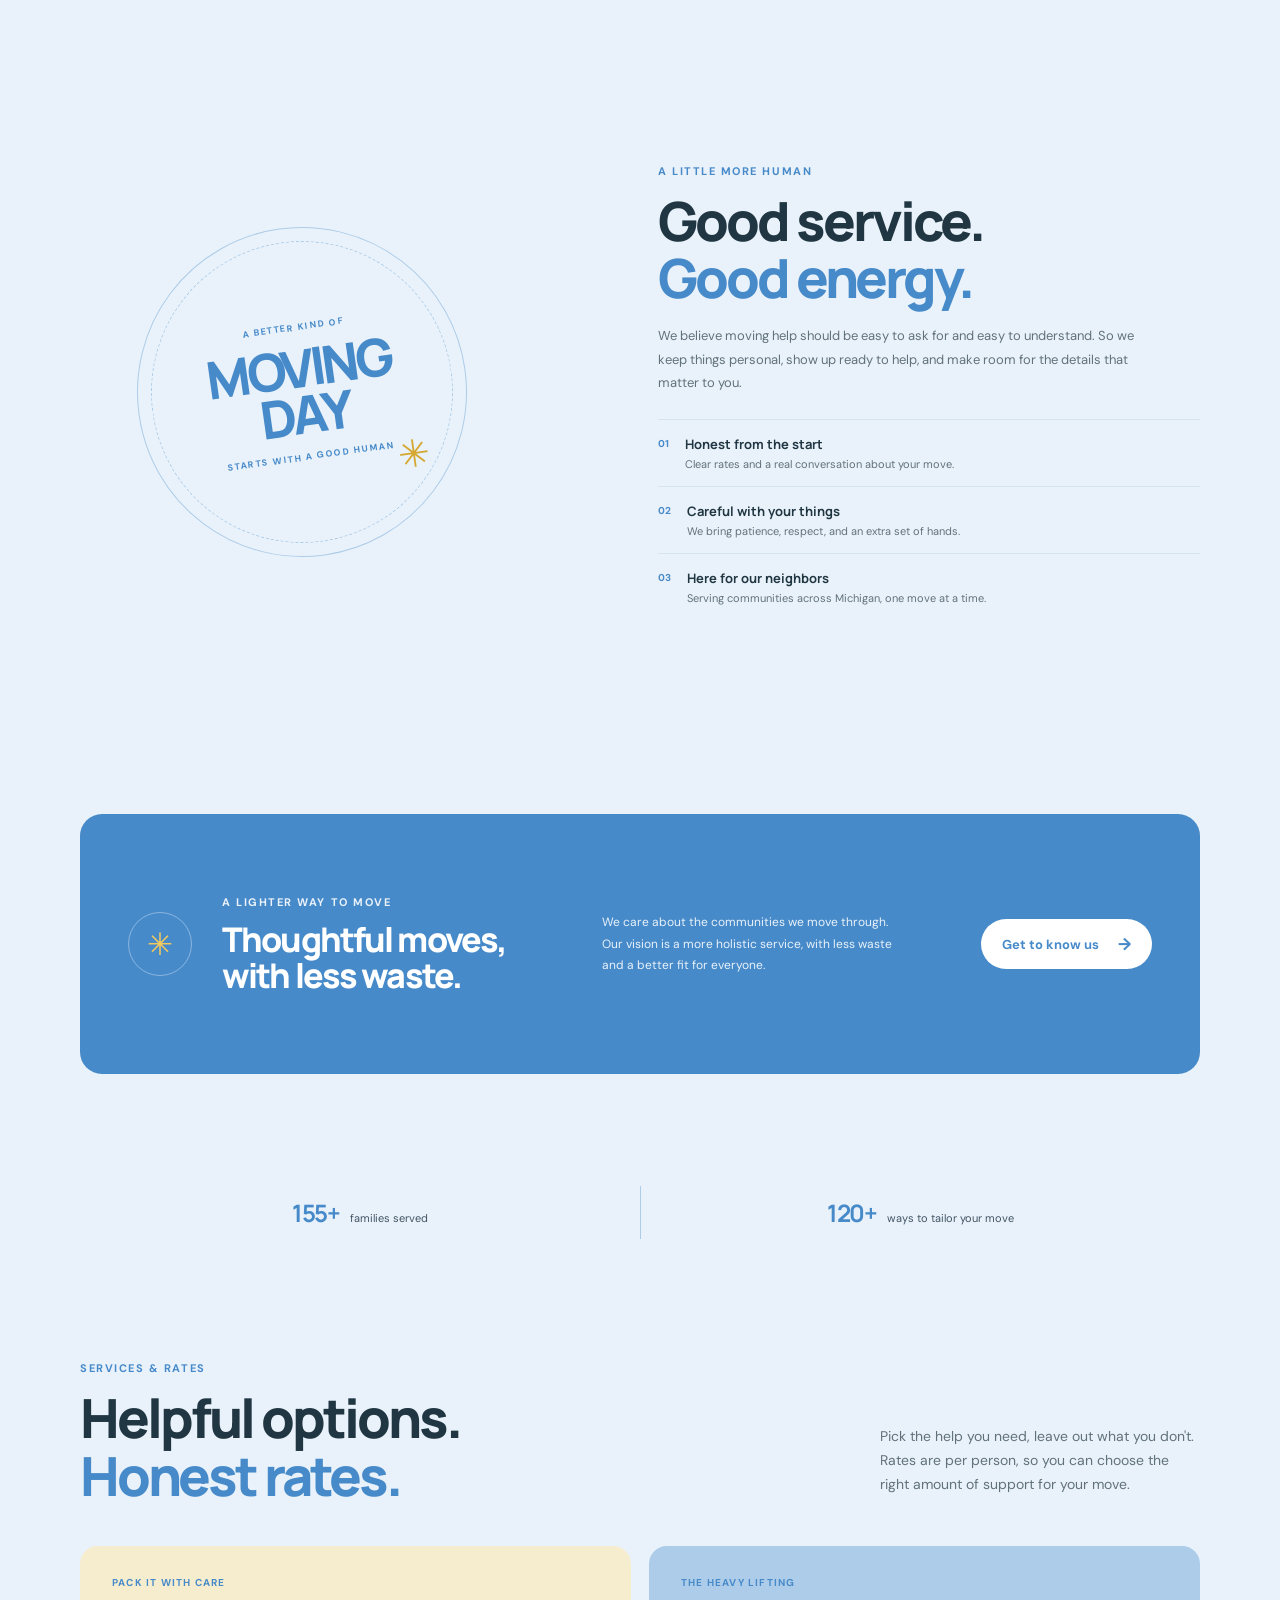
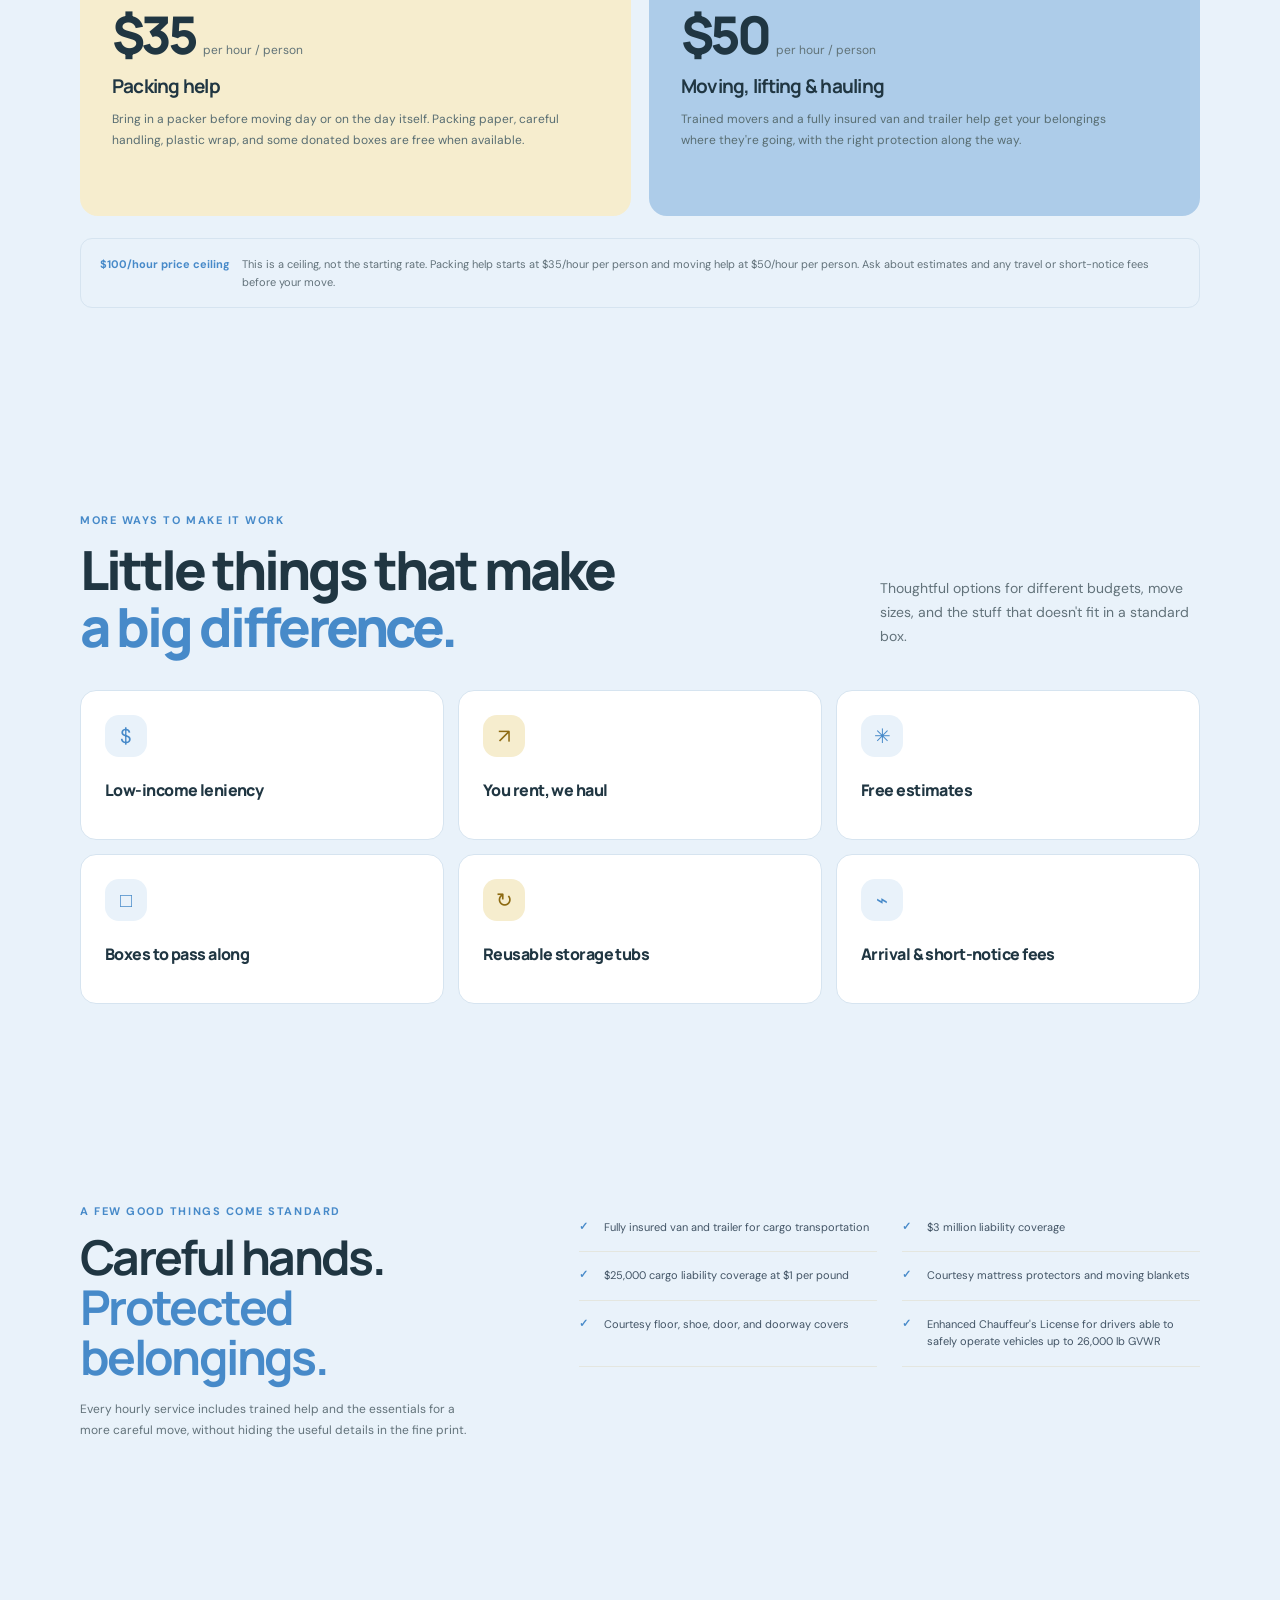
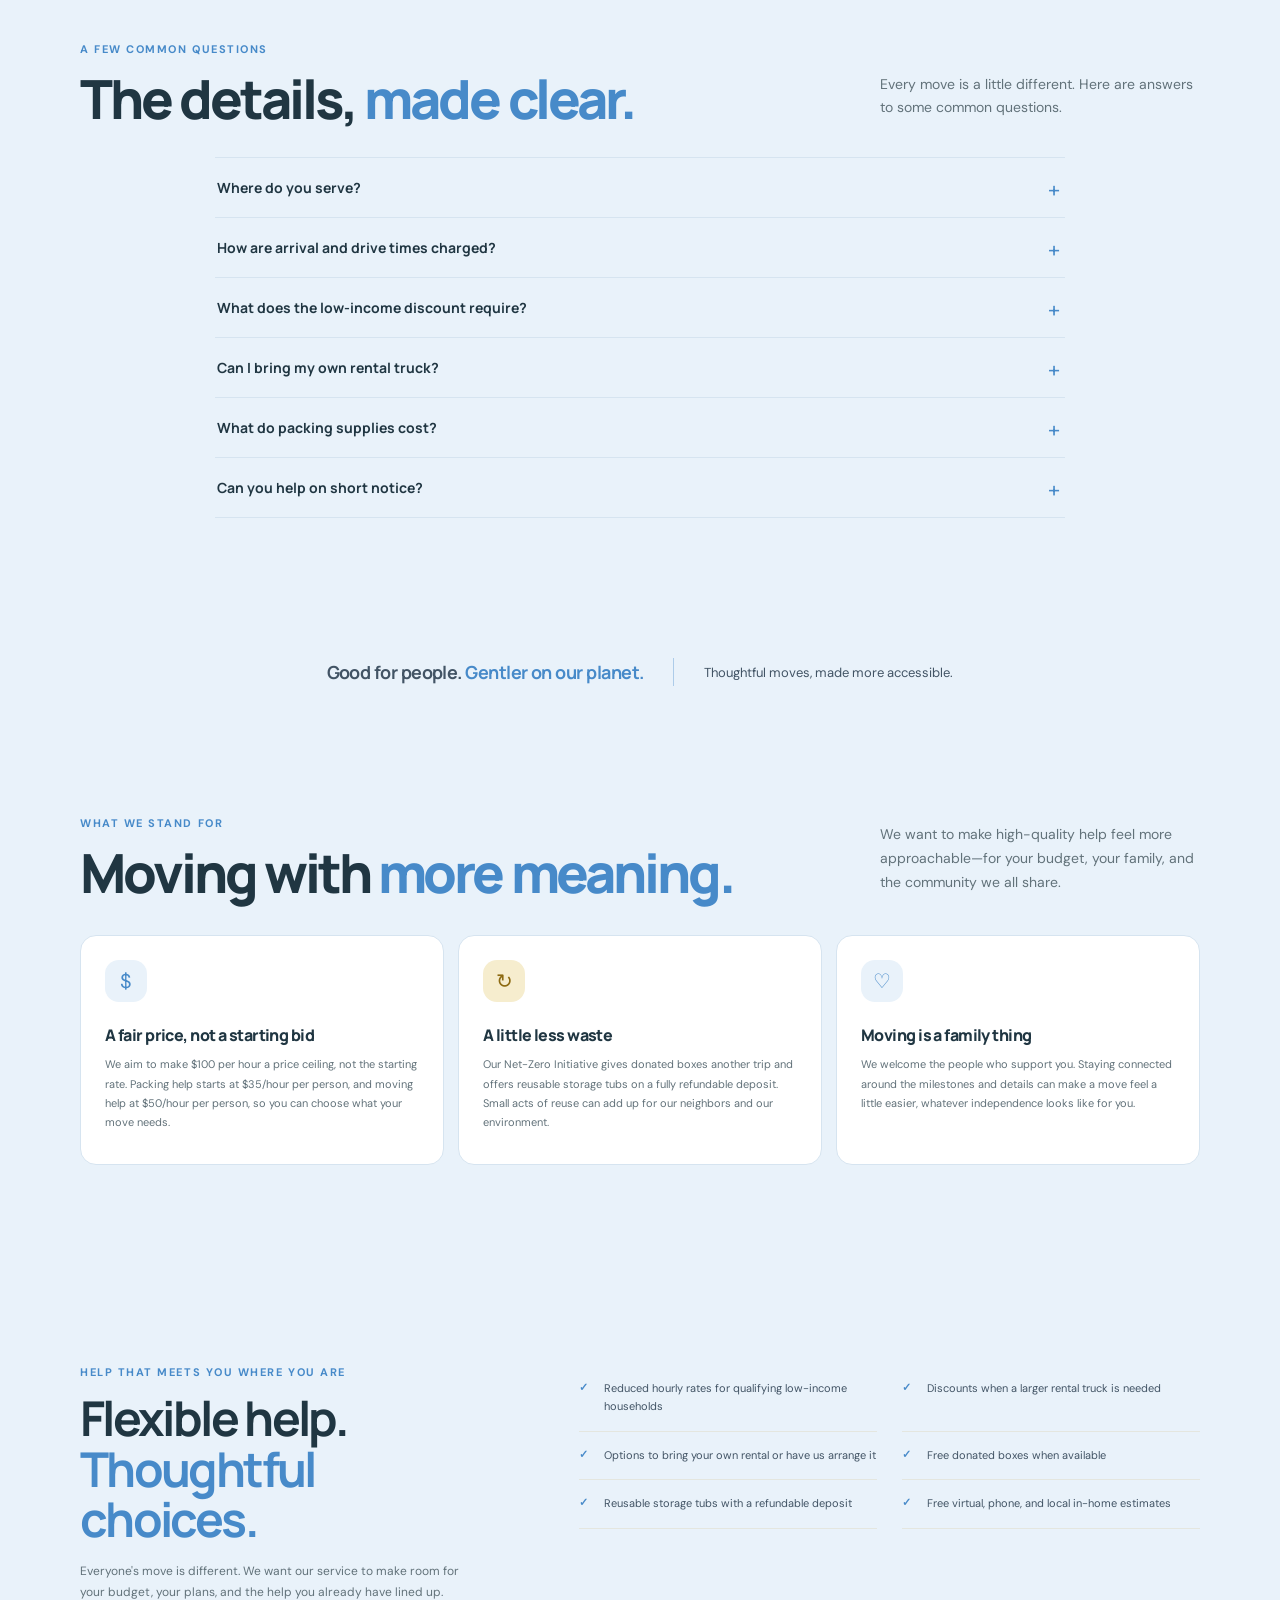
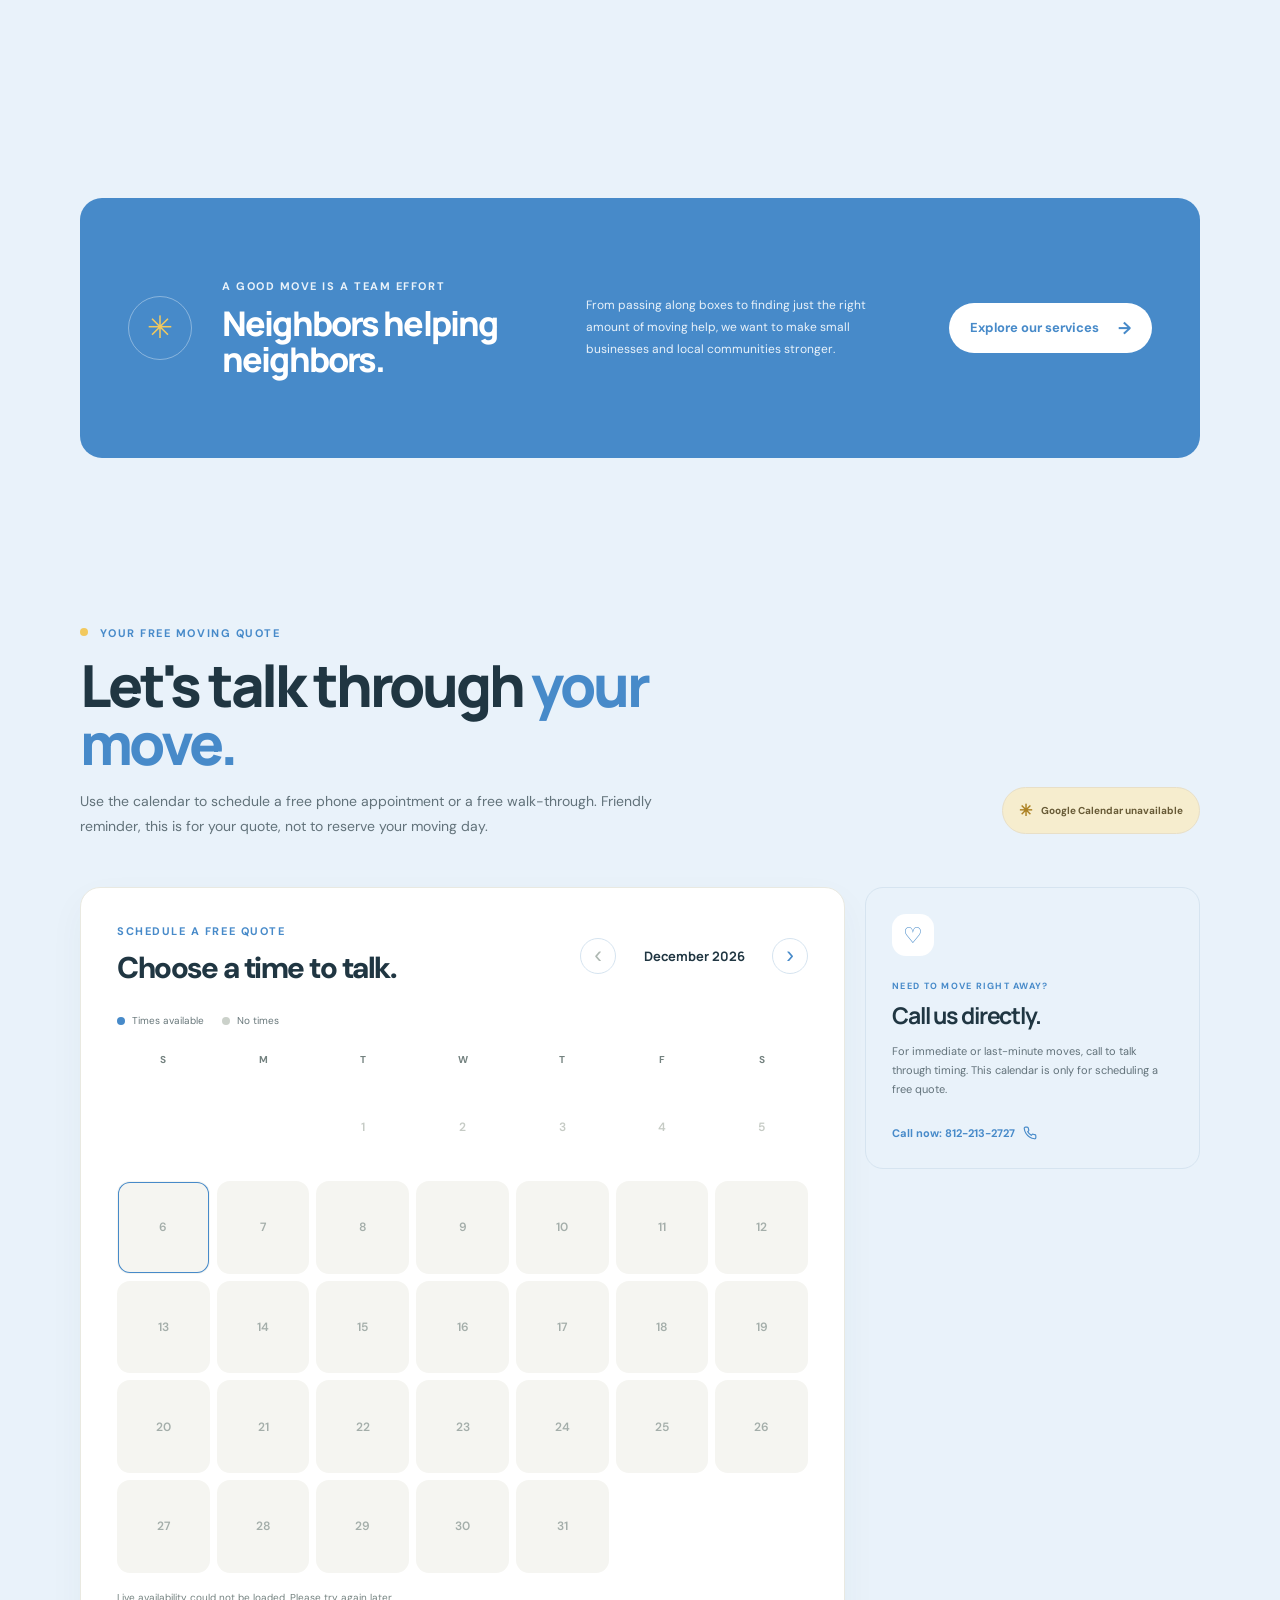
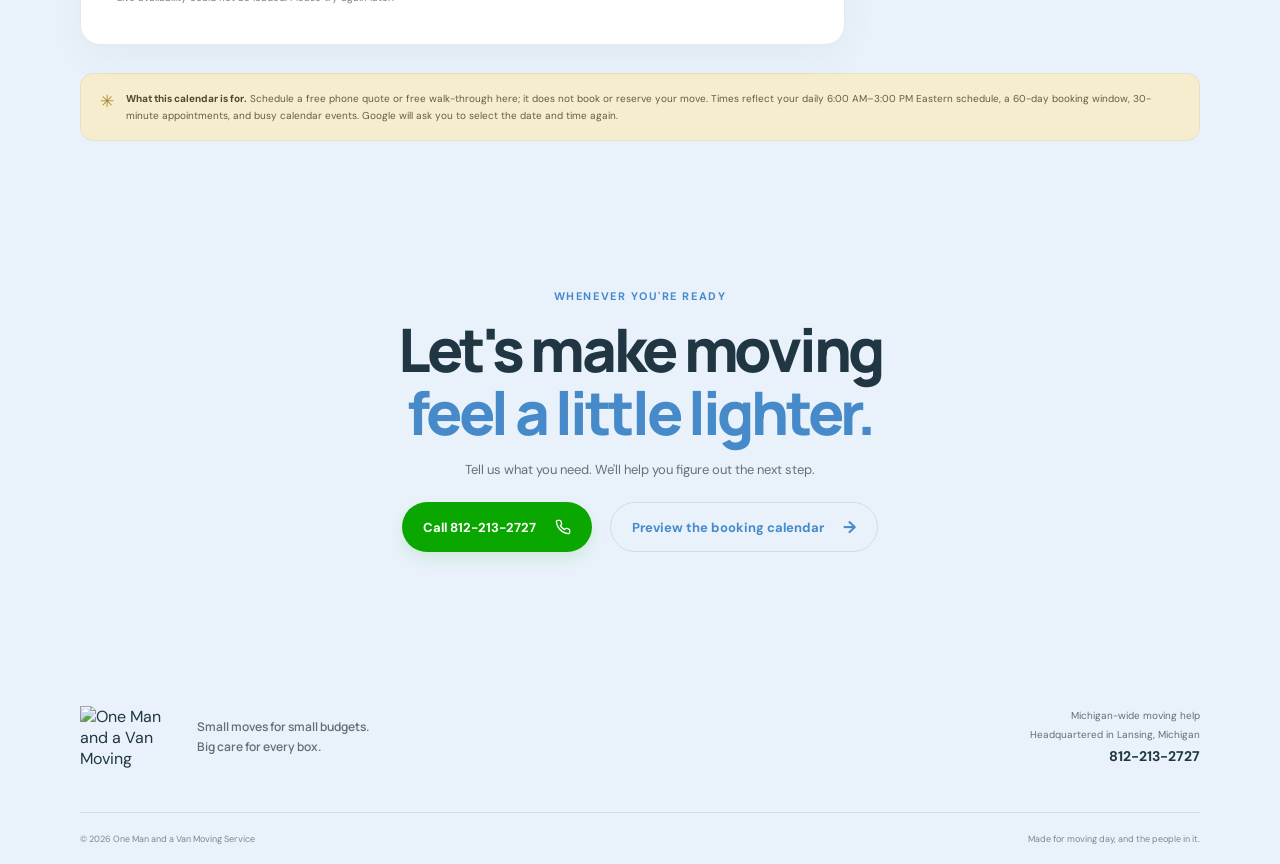
==== commit 91c74aec: "Prevent mobile logo overlap and improve call buttons Give the hero logo clear space on mobile, repla" ====
--- a/index.html
+++ b/index.html
@@ -18,7 +18,7 @@
         <img src="https://assets.nicepagecdn.com/6b7135ac/6633227/images/Screenshot_20260328_005034_KeepNotes-1.png" alt="One Man and a Van Moving Service hand-drawn logo">
       </a>
       <p class="header-location">Headquartered in Lansing, Michigan</p>
-      <a class="header-cta" href="tel:+18122132727">Call now <span aria-hidden="true">↗</span></a>
+      <a class="header-cta" href="tel:+18122132727">Call now <svg class="phone-button-icon" viewBox="0 0 24 24" aria-hidden="true"><path d="M22 16.92v3a2 2 0 0 1-2.18 2 19.79 19.79 0 0 1-8.63-3.07 19.5 19.5 0 0 1-6-6A19.79 19.79 0 0 1 2.12 4.18 2 2 0 0 1 4.11 2h3a2 2 0 0 1 2 1.72c.12.96.36 1.9.7 2.8a2 2 0 0 1-.45 2.11L8.09 9.91a16 16 0 0 0 6 6l1.27-1.27a2 2 0 0 1 2.11-.45c.9.34 1.84.58 2.8.7A2 2 0 0 1 22 16.92z"></path></svg></a>
     </header>
 
     <main>
@@ -38,7 +38,7 @@
             <div class="hero-price"><strong>$50</strong><span>moving<br>per hour / person</span></div>
             <div class="hero-price hero-price-ceiling"><strong>$100</strong><span>hourly price<br>ceiling</span></div>
           </div>
-          <a class="button button-primary hero-call-button" href="tel:+18122132727">Call 812-213-2727 <span aria-hidden="true">↗</span></a>
+          <a class="button button-primary hero-call-button" href="tel:+18122132727">Call 812-213-2727 <svg class="phone-button-icon" viewBox="0 0 24 24" aria-hidden="true"><path d="M22 16.92v3a2 2 0 0 1-2.18 2 19.79 19.79 0 0 1-8.63-3.07 19.5 19.5 0 0 1-6-6A19.79 19.79 0 0 1 2.12 4.18 2 2 0 0 1 4.11 2h3a2 2 0 0 1 2 1.72c.12.96.36 1.9.7 2.8a2 2 0 0 1-.45 2.11L8.09 9.91a16 16 0 0 0 6 6l1.27-1.27a2 2 0 0 1 2.11-.45c.9.34 1.84.58 2.8.7A2 2 0 0 1 22 16.92z"></path></svg></a>
           <nav class="hero-section-links" aria-label="Explore this page">
             <a class="button button-secondary" href="#rates">Services &amp; rates <span aria-hidden="true">↓</span></a>
             <a class="button button-secondary" href="#vision">Our vision <span aria-hidden="true">↓</span></a>
@@ -371,7 +371,7 @@
             <p class="eyebrow">Need to move right away?</p>
             <h3>Call us directly.</h3>
             <p>For immediate or last-minute moves, call to talk through timing. This calendar is only for scheduling a free quote.</p>
-            <a class="text-link" href="tel:+18122132727">Call now: 812-213-2727 <span aria-hidden="true">↗</span></a>
+            <a class="text-link" href="tel:+18122132727">Call now: 812-213-2727 <svg class="phone-button-icon" viewBox="0 0 24 24" aria-hidden="true"><path d="M22 16.92v3a2 2 0 0 1-2.18 2 19.79 19.79 0 0 1-8.63-3.07 19.5 19.5 0 0 1-6-6A19.79 19.79 0 0 1 2.12 4.18 2 2 0 0 1 4.11 2h3a2 2 0 0 1 2 1.72c.12.96.36 1.9.7 2.8a2 2 0 0 1-.45 2.11L8.09 9.91a16 16 0 0 0 6 6l1.27-1.27a2 2 0 0 1 2.11-.45c.9.34 1.84.58 2.8.7A2 2 0 0 1 22 16.92z"></path></svg></a>
           </aside>
         </section>
 
@@ -386,7 +386,7 @@
         <h2>Let's make moving<br><span>feel a little lighter.</span></h2>
         <p>Tell us what you need. We'll help you figure out the next step.</p>
         <div class="closing-actions">
-          <a class="button button-primary" href="tel:+18122132727">Call 812-213-2727 <span aria-hidden="true">↗</span></a>
+          <a class="button button-primary" href="tel:+18122132727">Call 812-213-2727 <svg class="phone-button-icon" viewBox="0 0 24 24" aria-hidden="true"><path d="M22 16.92v3a2 2 0 0 1-2.18 2 19.79 19.79 0 0 1-8.63-3.07 19.5 19.5 0 0 1-6-6A19.79 19.79 0 0 1 2.12 4.18 2 2 0 0 1 4.11 2h3a2 2 0 0 1 2 1.72c.12.96.36 1.9.7 2.8a2 2 0 0 1-.45 2.11L8.09 9.91a16 16 0 0 0 6 6l1.27-1.27a2 2 0 0 1 2.11-.45c.9.34 1.84.58 2.8.7A2 2 0 0 1 22 16.92z"></path></svg></a>
           <a class="button button-secondary preview-note" href="#booking">Preview the booking calendar <span aria-hidden="true">→</span></a>
         </div>
       </section>
--- a/styles.css
+++ b/styles.css
@@ -46,8 +46,8 @@
 .brand { display: flex; width: 90px; height: 68px; align-items: center; flex: 0 0 auto; }
 .brand img { display: block; width: 100%; height: 100%; object-fit: contain; }
 .footer-contact a:hover { color: var(--brand); }
-.header-cta { padding: 13px 20px; border: 1px solid #d5ddd9; border-radius: 999px; font-size: 13px; font-weight: 700; white-space: nowrap; transition: background .2s ease, color .2s ease; }
-.header-cta span { padding-left: 10px; font-size: 16px; }
+.header-cta { display: inline-flex; align-items: center; justify-content: center; padding: 13px 20px; border: 1px solid #478ac9; border-radius: 999px; background: var(--white); color: var(--brand); box-shadow: 0 4px 12px #2036421a; font-size: 13px; font-weight: 700; white-space: nowrap; transition: background .2s ease, color .2s ease; }
+.header-cta .phone-button-icon { margin-left: 8px; }
 .header-cta:hover { color: white; background: var(--brand-hover); border-color: var(--brand-hover); }
 
 .hero { min-height: 600px; display: grid; grid-template-columns: 1.05fr 1fr; align-items: center; gap: 40px; padding-top: 40px; padding-bottom: 70px; }
@@ -77,6 +77,8 @@
 .button-secondary { border: 1px solid #d5ddd9; background: transparent; color: var(--brand); }
 .button-secondary:hover { background: #e9f2fa; }
 .button span { font-size: 17px; }
+.phone-button-icon { width: 16px; height: 16px; flex: 0 0 auto; fill: none; stroke: currentColor; stroke-width: 2; stroke-linecap: round; stroke-linejoin: round; }
+.text-link .phone-button-icon { width: 14px; height: 14px; }
 .phone-link { display: flex; align-items: center; gap: 10px; }
 .phone-icon { width: 34px; height: 34px; display: grid; place-items: center; border: 1px solid #d7dfd9; border-radius: 50%; color: var(--brand); font-size: 15px; }
 .phone-link small, .phone-link strong { display: block; }
@@ -342,8 +344,8 @@
   .home-header { min-height: 84px; }
   .header-location { bottom: 4px; font-size: 8px; }
   .brand { width: 58px; height: 48px; }
-  .header-cta { padding: 10px 12px; font-size: 10px; }
-  .header-cta span { padding-left: 5px; }
+  .header-cta { min-height: 44px; padding: 10px 13px; font-size: 11px; }
+  .header-cta .phone-button-icon { width: 15px; height: 15px; margin-left: 6px; }
   .hero { min-height: 0; display: grid; grid-template-columns: 1fr; align-items: stretch; gap: 0; padding-top: 14px; padding-bottom: 40px; }
   .hero-copy { padding: 0; }
   .eyebrow { font-size: 9px; }
@@ -361,12 +363,9 @@
   .hero-call-button { margin: 12px 0 9px; }
   .hero-section-links { gap: 6px; }
   .hero-section-links .button { min-height: 40px; gap: 5px; padding-inline: 5px; font-size: 9px; }
-  .hero-art { min-height: 185px; margin: 0; }
-  .hero-logo { width: 64%; max-width: 280px; transform: none; }
-  .sunburst { width: 78px; height: 78px; top: 1%; right: 7%; }
-  .floating-note { right: 0; bottom: -5%; padding: 10px 13px; font-size: 9px; }
-  .floating-note strong { font-size: 11px; }
-  .art-caption { bottom: 2%; font-size: 10px; }
+  .hero-art { min-height: 235px; margin: 0; }
+  .hero-logo { width: min(74%, 250px); max-height: 220px; object-fit: contain; transform: none; }
+  .sunburst, .floating-note, .art-caption { display: none; }
   .trust-inner { min-height: 78px; gap: 12px; }
   .trust-inner p { font-size: 10px; }
   .trust-inner p:first-child { max-width: 155px; font-size: 14px; }
